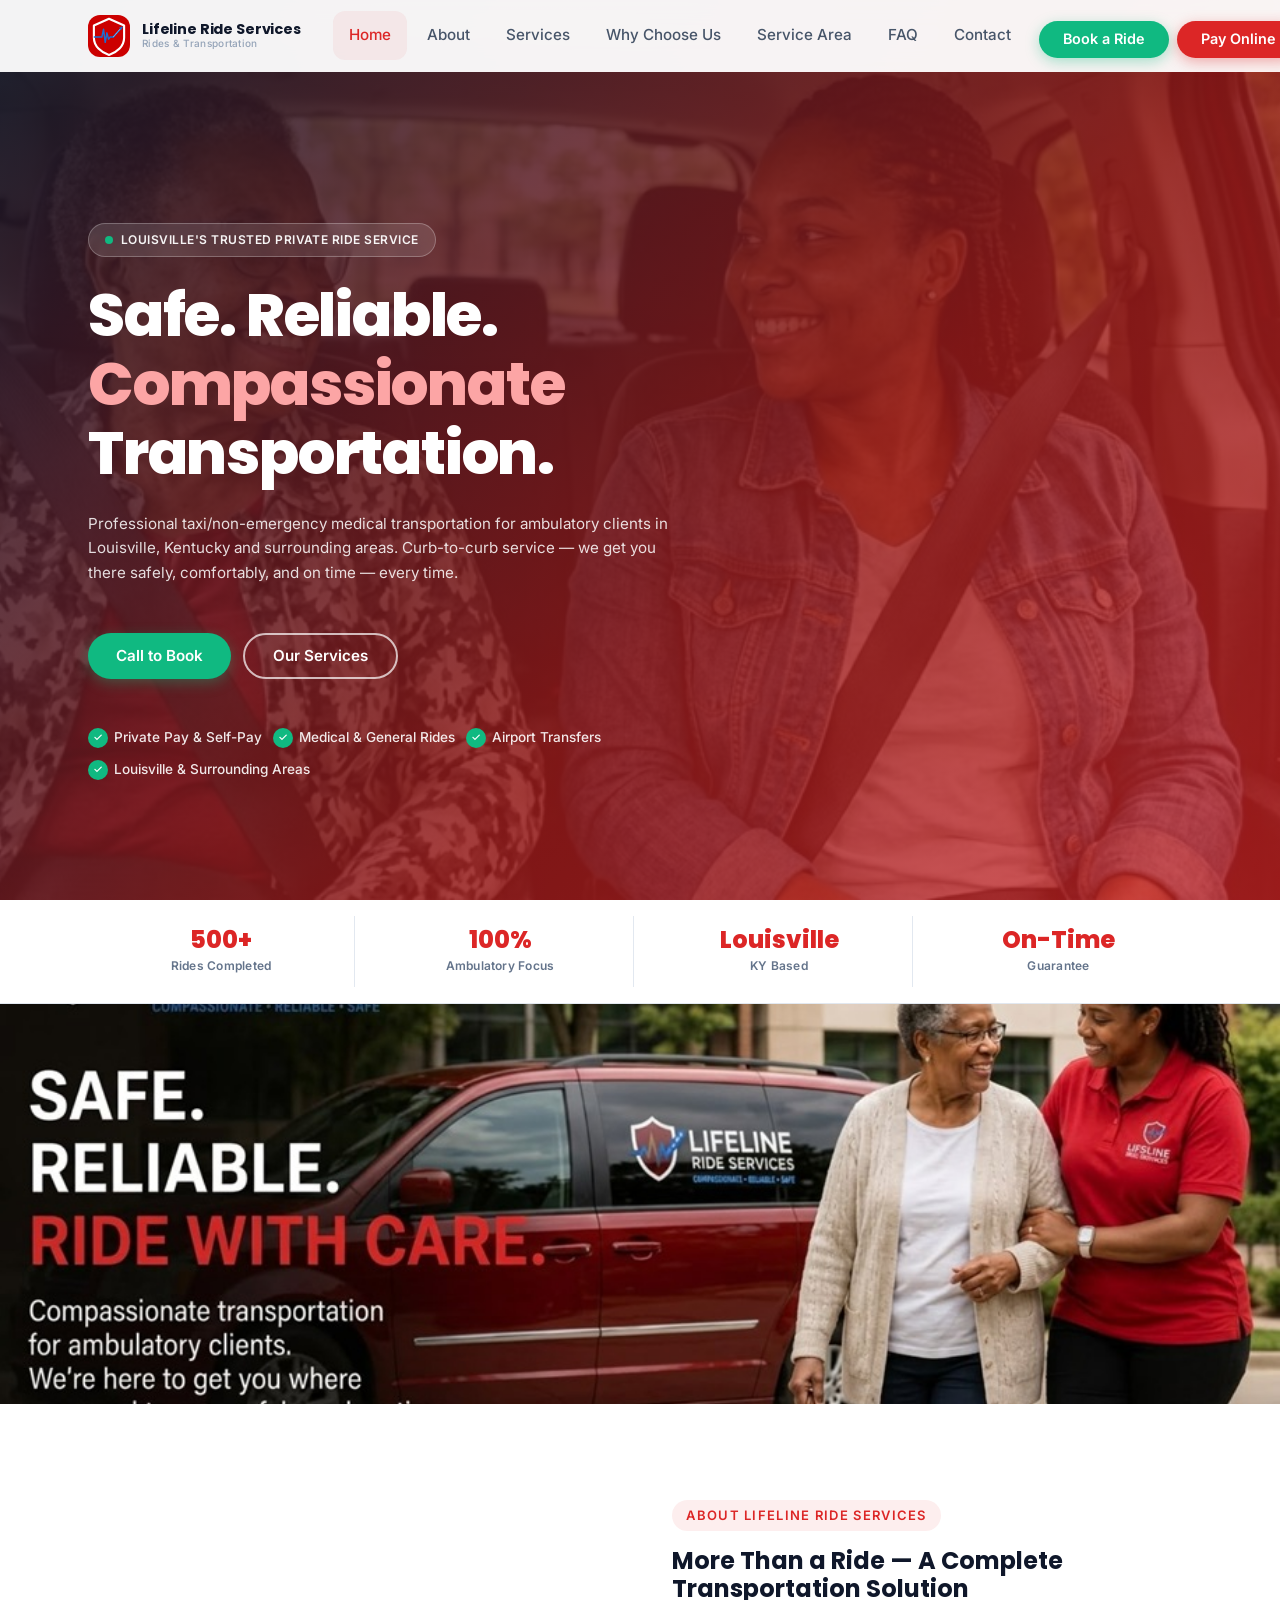
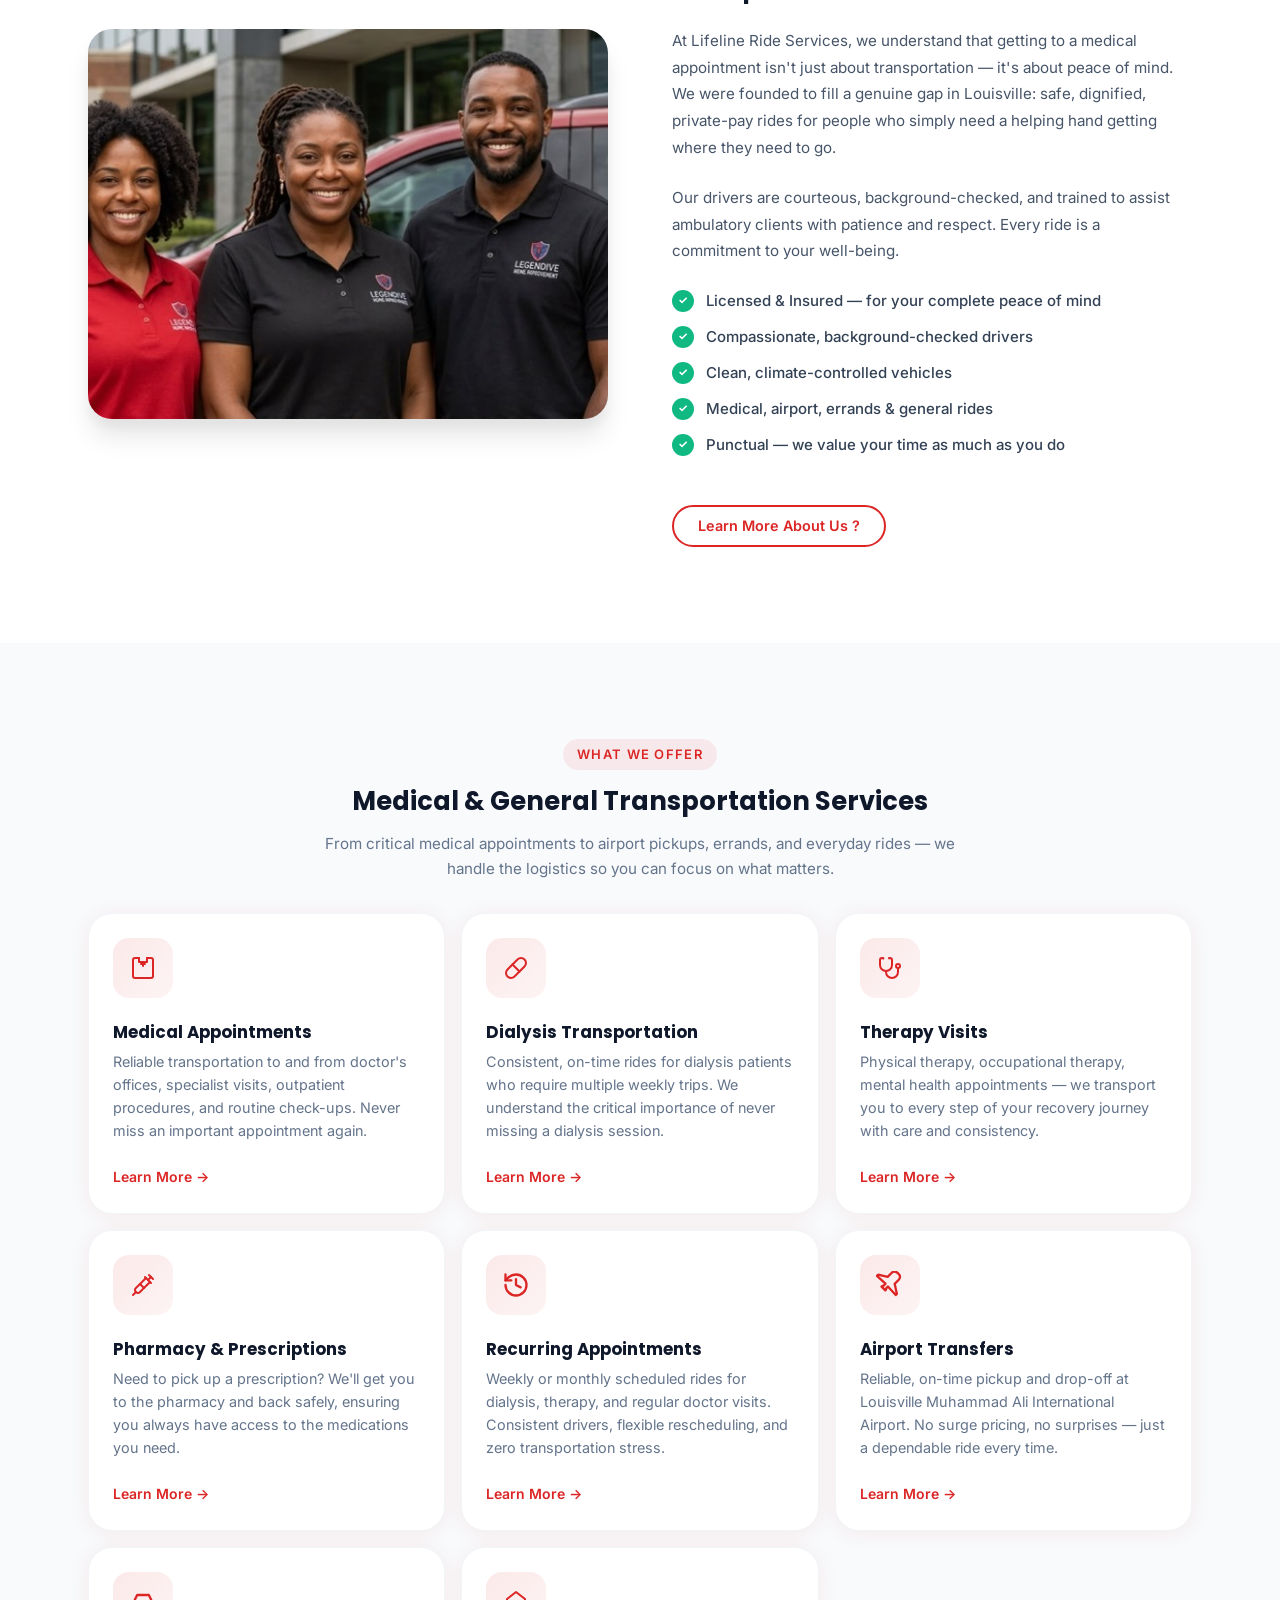
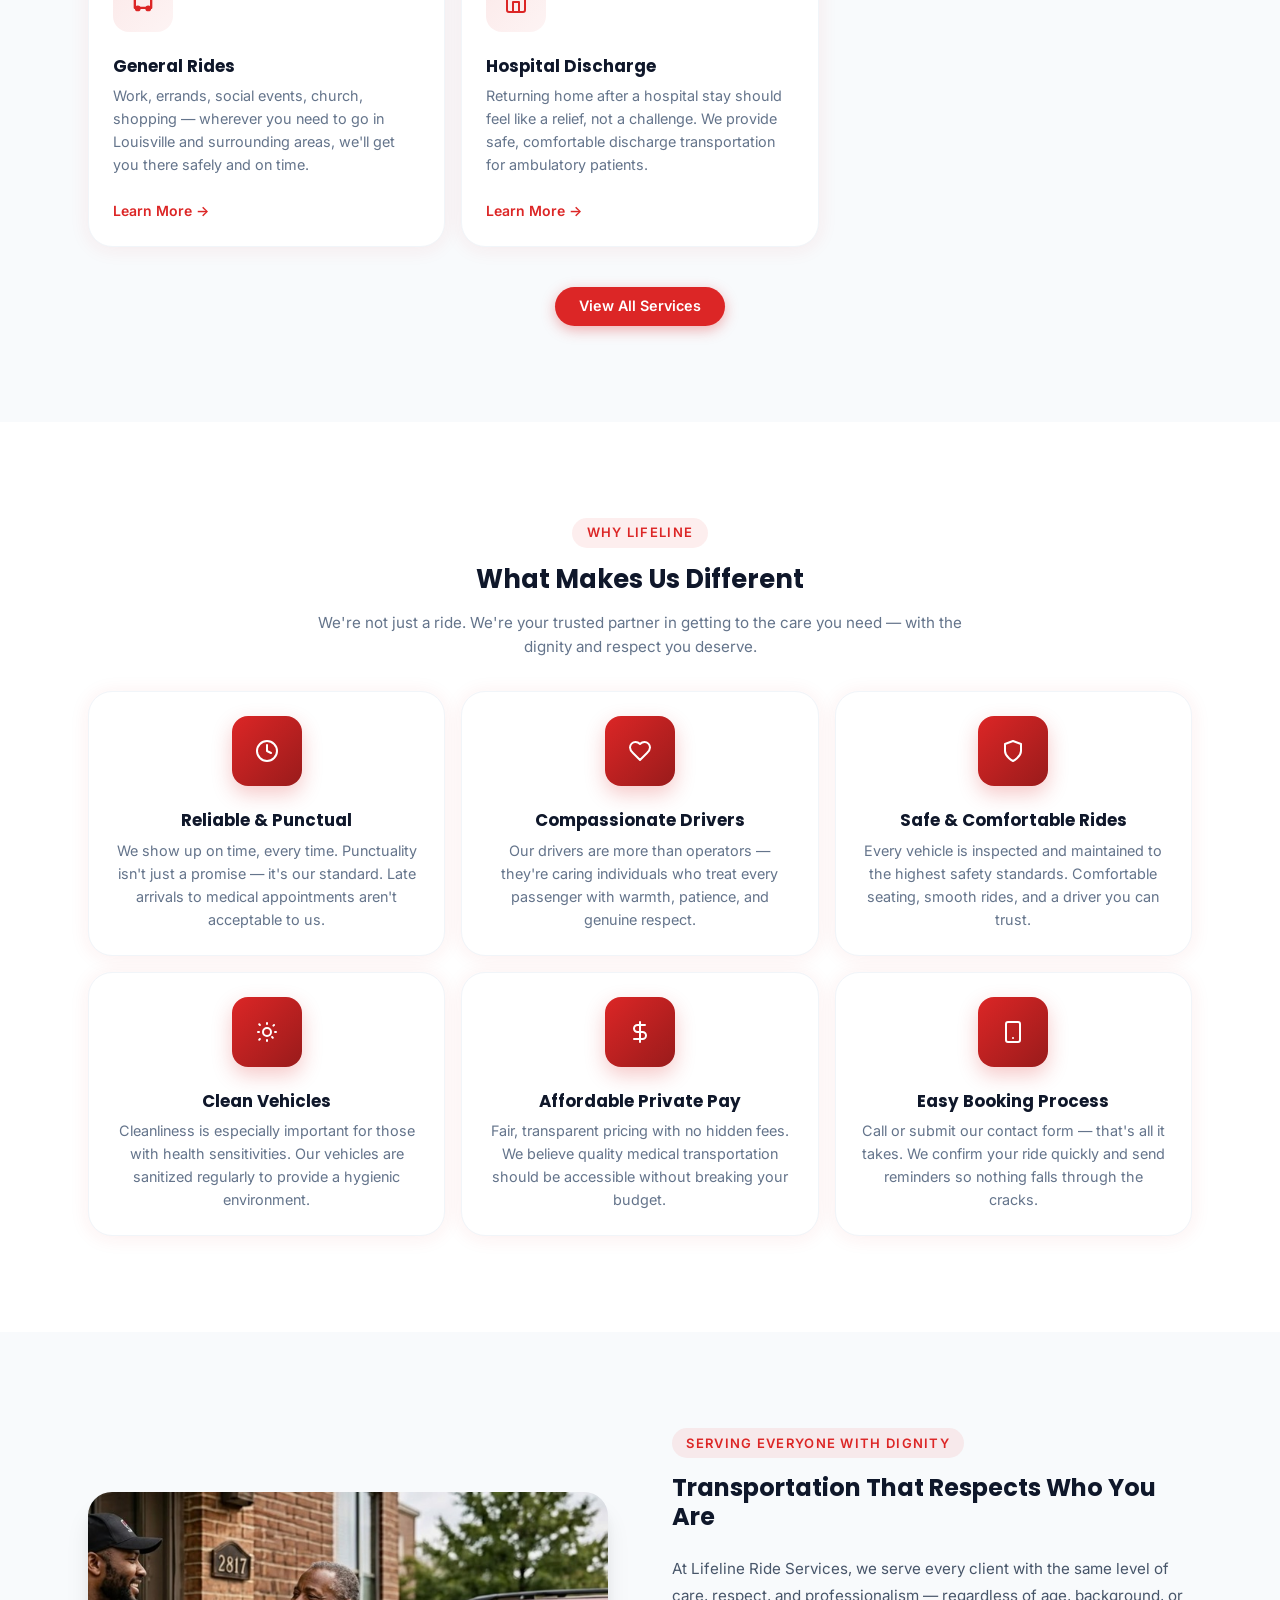
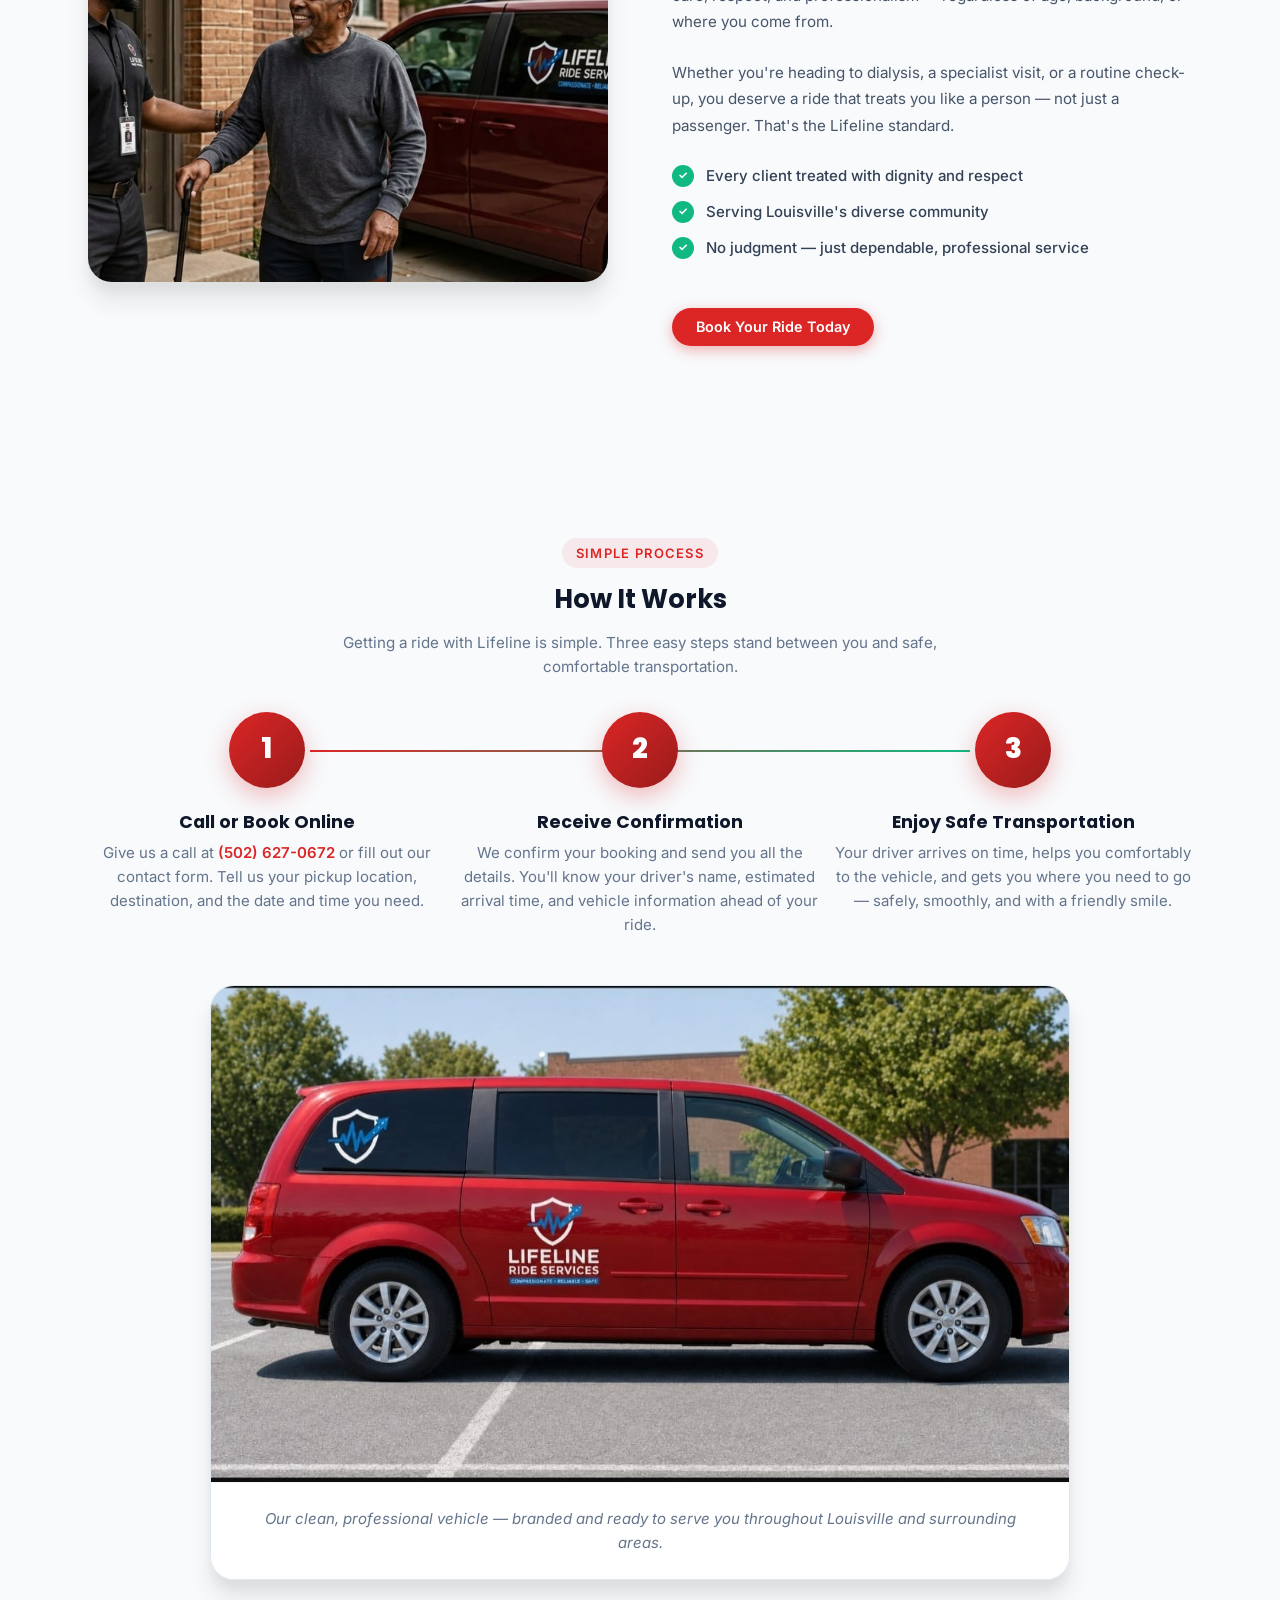
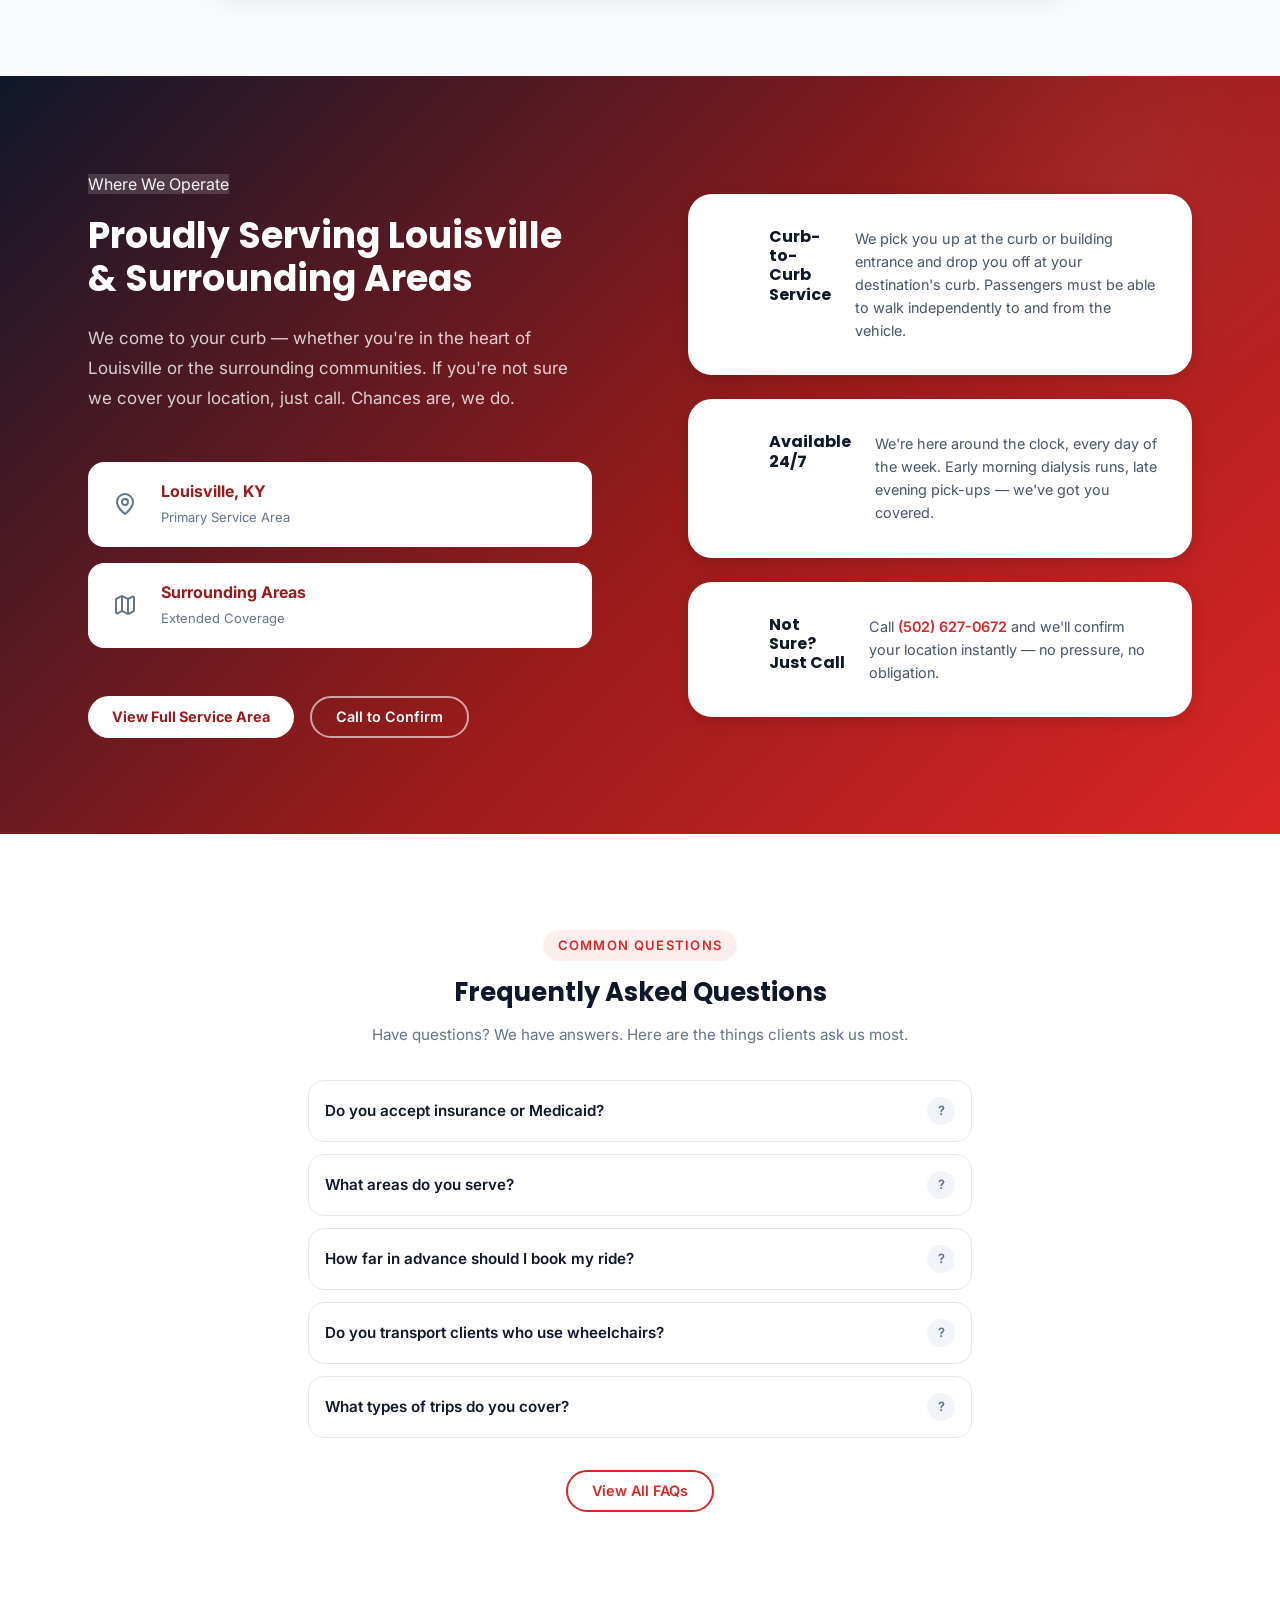
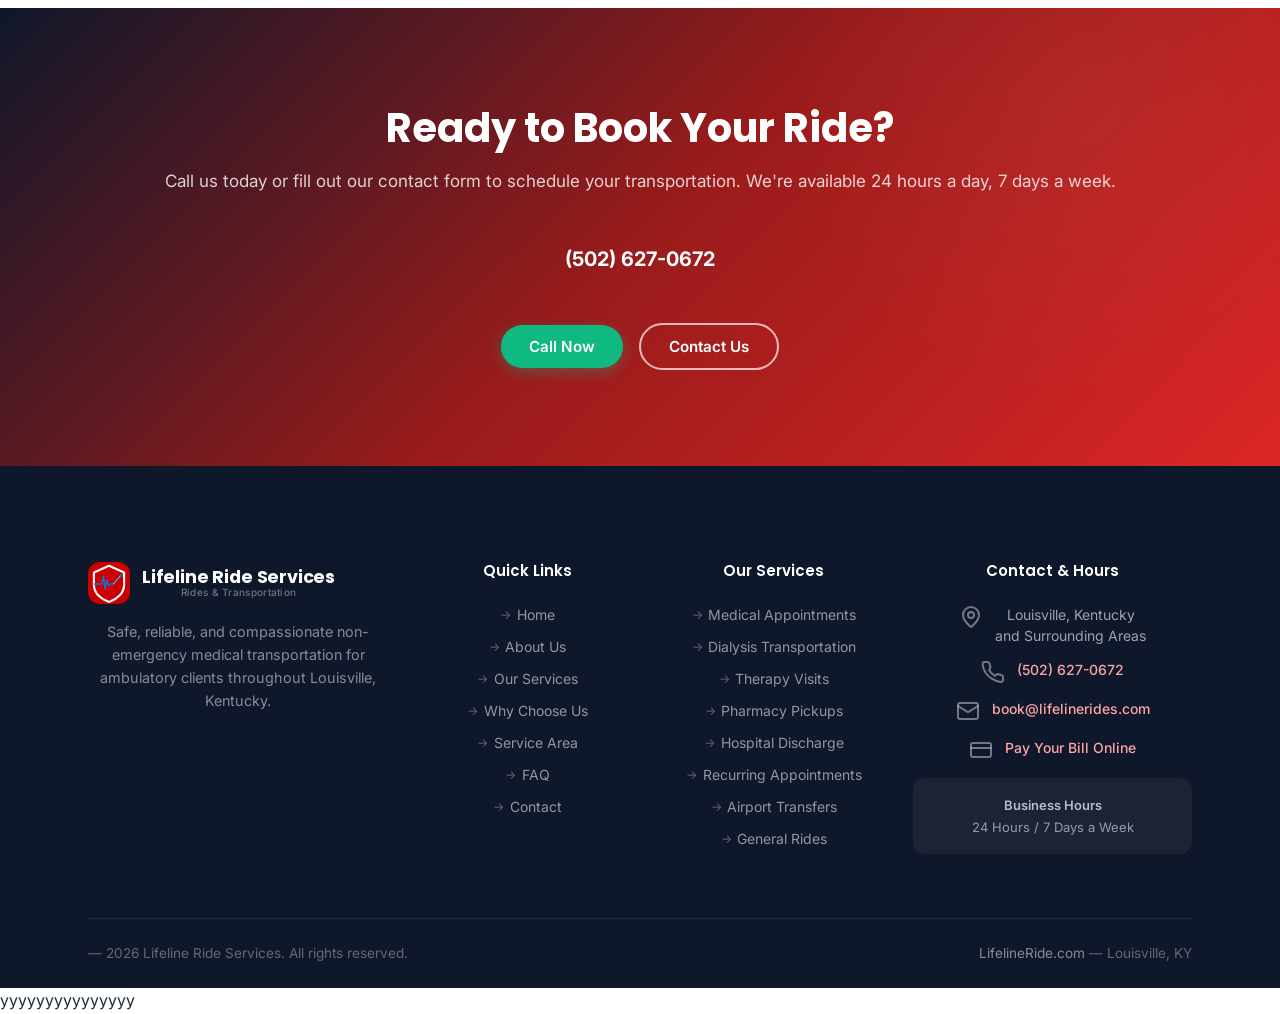
==== index.html @ bd05a75a "Fix grammatical errors and encoding issues" ====
﻿<!DOCTYPE html>
<html lang="en">

<head>
    <meta charset="UTF-8" />
    <meta name="viewport" content="width=device-width, initial-scale=1.0" />
    <title>Lifeline Ride Services | Rides, Medical &amp; General Transportation | Louisville KY</title>
    <meta name="description"
        content="Reliable medical and general transportation in Louisville, KY. Private pay rides for medical appointments, dialysis, airport trips, errands, events, and more. Call us today!" />
    <meta name="keywords"
        content="ride service Louisville KY, medical transportation Louisville, non-emergency medical transportation Louisville, taxi Louisville Kentucky, airport transfer Louisville, private car service Louisville, dialysis transportation Louisville, general rides Louisville, private pay transportation Louisville KY" />
    <meta name="author" content="Lifeline Ride Services" />
    <meta name="robots" content="index, follow" />
    <link rel="canonical" href="https://www.lifelineride.com/" />

    <!-- Open Graph -->
    <meta property="og:type" content="website" />
    <meta property="og:url" content="https://www.lifelineride.com/" />
    <meta property="og:title"
        content="Lifeline Ride Services | Rides, Medical &amp; General Transportation | Louisville KY" />
    <meta property="og:description"
        content="Safe, reliable, and professional medical and general transportation in Louisville, KY. Private pay. Ambulatory clients. Book your ride today." />
    <meta property="og:image" content="https://images.unsplash.com/photo-1576091160399-112ba8d25d1d?w=1200&q=80" />

    <!-- Twitter Card -->
    <meta name="twitter:card" content="summary_large_image" />
    <meta name="twitter:title" content="Lifeline Ride Services | Medical Transportation Louisville KY" />
    <meta name="twitter:description" content="Safe, reliable, and compassionate NEMT in Louisville, KY." />

    <!-- Favicon placeholder -->
    <link rel="icon" type="image/svg+xml" href="logo.svg" />

    <!-- Google Fonts -->
    <link rel="preconnect" href="https://fonts.googleapis.com" />
    <link rel="preconnect" href="https://fonts.gstatic.com" crossorigin />
    <link
        href="https://fonts.googleapis.com/css2?family=Inter:wght@400;500;600;700&family=Poppins:wght@600;700;800&display=swap"
        rel="stylesheet" />

    <!-- Stylesheets -->
    <link rel="stylesheet" href="css/style.css" />
    <link rel="stylesheet" href="css/responsive.css" />

    <!-- Schema.org Local Business -->
    <script type="application/ld+json">
  {
    "@context": "https://schema.org",
    "@type": "LocalBusiness",
    "name": "Lifeline Ride Services",
    "description": "Medical and general transportation services in Louisville, KY. Private pay rides for medical appointments, dialysis, airport trips, events, and more.",    "url": "https://www.lifelineride.com",
    "telephone": "(502) 627-0672",
    "email": "book@lifelinerides.com",
    "address": {
      "@type": "PostalAddress",
      "addressLocality": "Louisville",
      "addressRegion": "KY",
      "addressCountry": "US"
    },
    "openingHoursSpecification": [
      { "@type": "OpeningHoursSpecification", "dayOfWeek": ["Monday","Tuesday","Wednesday","Thursday","Friday","Saturday","Sunday"], "opens": "00:00", "closes": "23:59" }
    ],
    "areaServed": "Louisville, Kentucky and surrounding areas",
    "serviceType": "Medical and General Transportation"
  }
  </script>
</head>

<body>

    <!-- ------------------------------------------
       NAVIGATION
  ------------------------------------------ -->
    <header id="navbar" class="navbar" role="banner">
        <div class="container">
            <a href="index.html" class="nav-logo" aria-label="Lifeline Ride Services — Home">
                <div class="nav-logo-mark" aria-hidden="true"><img src="logo.svg"
                        alt="Lifeline Ride Services shield logo" width="42" height="42" /></div>
                <div class="nav-logo-text">
                    <span class="nav-logo-name">Lifeline Ride Services</span>
                    <span class="nav-logo-tag">Rides &amp; Transportation</span>
                </div>
            </a>

            <button class="nav-toggle" id="navToggle" aria-controls="navMenu" aria-expanded="false"
                aria-label="Toggle navigation menu">
                <span></span><span></span><span></span>
            </button>

            <nav id="navMenu" class="nav-menu" role="navigation" aria-label="Main navigation">
                <a href="index.html" class="nav-link active" aria-current="page">Home</a>
                <a href="about.html" class="nav-link">About</a>
                <a href="services.html" class="nav-link">Services</a>
                <a href="why-choose-us.html" class="nav-link">Why Choose Us</a>
                <a href="service-area.html" class="nav-link">Service Area</a>
                <a href="faq.html" class="nav-link">FAQ</a>
                <a href="contact.html" class="nav-link">Contact</a>
                <div class="nav-cta">
                    <a href="contact.html" class="btn btn-green btn-sm">Book a Ride</a>
                    <a href="https://pay.lifelinerides.com" class="btn btn-primary btn-sm" target="_blank"
                        rel="noopener">Pay Online</a>
                </div>
            </nav>
        </div>
    </header>

    <!-- ------------------------------------------
       HERO SECTION
  ------------------------------------------ -->
    <main id="main-content">
        <section class="hero" aria-label="Hero — Safe, Reliable, Compassionate Transportation">
            <img class="hero-bg-image" src="hero.jpg"
                alt="Lifeline Ride Services professional team representing trusted transportation service in Louisville"
                fetchpriority="high" />
            <div class="hero-bg" aria-hidden="true"></div>

            <div class="container">
                <div class="hero-content">
                    <div class="hero-badge">Louisville's Trusted Private Ride Service</div>
                    <h1 class="hero-title">
                        Safe. Reliable.<br />
                        <span>Compassionate</span> Transportation.
                    </h1>
                    <p class="hero-subtitle">
                        Professional taxi/non-emergency medical transportation for ambulatory clients
                        in Louisville, Kentucky and surrounding areas. Curb-to-curb service — we get you there safely,
                        comfortably, and on time — every time.
                    </p>

                    <div class="hero-actions">
                        <a href="tel:+15026270672" class="btn btn-green btn-lg"
                            aria-label="Call to book a ride: (502) 627-0672">
                            Call to Book
                        </a>
                        <a href="services.html" class="btn btn-outline btn-lg">Our Services</a>
                    </div>

                    <div class="hero-trust" role="list" aria-label="Key service highlights">
                        <div class="hero-trust-item" role="listitem">Private Pay &amp; Self-Pay</div>
                        <div class="hero-trust-item" role="listitem">Medical &amp; General Rides</div>
                        <div class="hero-trust-item" role="listitem">Airport Transfers</div>
                        <div class="hero-trust-item" role="listitem">Louisville &amp; Surrounding Areas</div>
                    </div>
                </div>
            </div>
        </section>

        <!-- ------------------------------------------
       STATS / TRUST BAR
  ------------------------------------------ -->
        <section class="stats-bar" aria-label="Key statistics">
            <div class="container">
                <div class="stat-item fade-up">
                    <span class="stat-number">500+</span>
                    <span class="stat-label">Rides Completed</span>
                </div>
                <div class="stat-item fade-up delay-1">
                    <span class="stat-number">100%</span>
                    <span class="stat-label">Ambulatory Focus</span>
                </div>
                <div class="stat-item fade-up delay-2">
                    <span class="stat-number">Louisville</span>
                    <span class="stat-label">KY Based</span>
                </div>
                <div class="stat-item fade-up delay-3">
                    <span class="stat-number">On-Time</span>
                    <span class="stat-label">Guarantee</span>
                </div>
            </div>
        </section>

        <!-- ------------------------------------------
       PROMOTIONAL BANNER
  ------------------------------------------ -->
        <section class="promo-banner-section" aria-label="Lifeline Ride Services - Safe, Reliable, Ride with Care">
            <div class="promo-banner-wrap">
                <img src="promo-banner.jpg"
                    alt="Lifeline Ride Services - Safe, Reliable, Ride with Care. Compassionate transportation for ambulatory clients. Black female driver assisting Black senior woman with Lifeline branded van."
                    loading="lazy" />
            </div>
        </section>

        <!-- ------------------------------------------
       ABOUT INTRO
  ------------------------------------------ -->
        <section class="section" aria-labelledby="about-heading">
            <div class="container">
                <div class="split-section">
                    <div class="split-image fade-in">
                        <img src="team-new.jpg"
                            alt="Lifeline Ride Services professional team standing in front of the company van in Louisville, KY"
                            loading="lazy" style="object-position: center top;" />
                    </div>
                    <div class="split-content fade-up">
                        <span class="eyebrow">About Lifeline Ride Services</span>
                        <h2 id="about-heading">More Than a Ride — A Complete Transportation Solution</h2>
                        <p>
                            At Lifeline Ride Services, we understand that getting to a medical appointment isn't just
                            about transportation — it's about peace of mind. We were founded to fill a genuine gap in
                            Louisville: safe, dignified, private-pay rides for people who simply need a helping hand
                            getting where they need to go.
                        </p>
                        <p>
                            Our drivers are courteous, background-checked, and trained to assist ambulatory clients with
                            patience and respect. Every ride is a commitment to your well-being.
                        </p>
                        <ul class="check-list" aria-label="Why clients trust us">
                            <li>Licensed &amp; Insured — for your complete peace of mind</li>
                            <li>Compassionate, background-checked drivers</li>
                            <li>Clean, climate-controlled vehicles</li>
                            <li>Medical, airport, errands &amp; general rides</li>
                            <li>Punctual — we value your time as much as you do</li>
                        </ul>
                        <a href="about.html" class="btn btn-outline-primary">Learn More About Us ?</a>
                    </div>
                </div>
            </div>
        </section>

        <!-- ------------------------------------------
       SERVICES SECTION
  ------------------------------------------ -->
        <section class="section bg-gray" aria-labelledby="services-heading">
            <div class="container">
                <div class="section-header fade-up">
                    <span class="eyebrow">What We Offer</span>
                    <h2 id="services-heading">Medical &amp; General Transportation Services</h2>
                    <p>From critical medical appointments to airport pickups, errands, and everyday rides — we handle
                        the logistics so you can focus on what matters.</p>
                </div>

                <div class="services-grid" role="list">
                    <article class="service-card fade-up" role="listitem">
                        <div class="service-icon" aria-hidden="true"><svg xmlns="http://www.w3.org/2000/svg" width="24"
                                height="24" viewBox="0 0 24 24" fill="none" stroke="currentColor" stroke-width="2"
                                stroke-linecap="round" stroke-linejoin="round">
                                <path
                                    d="M12 6v4m-2-2h4M8 2H4a2 2 0 0 0-2 2v16a2 2 0 0 0 2 2h16a2 2 0 0 0 2-2V4a2 2 0 0 0-2-2h-4" />
                                <path d="M8 2v4h8V2" />
                            </svg></div>
                        <h3>Medical Appointments</h3>
                        <p>Reliable transportation to and from doctor's offices, specialist visits, outpatient
                            procedures, and routine check-ups. Never miss an important appointment again.</p>
                        <a href="services.html#medical" class="card-link">Learn More →</a>
                    </article>

                    <article class="service-card fade-up delay-1" role="listitem">
                        <div class="service-icon" aria-hidden="true"><svg xmlns="http://www.w3.org/2000/svg" width="24"
                                height="24" viewBox="0 0 24 24" fill="none" stroke="currentColor" stroke-width="2"
                                stroke-linecap="round" stroke-linejoin="round">
                                <path d="m10.5 20.5 10-10a4.95 4.95 0 1 0-7-7l-10 10a4.95 4.95 0 1 0 7 7Z" />
                                <path d="m8.5 8.5 7 7" />
                            </svg></div>
                        <h3>Dialysis Transportation</h3>
                        <p>Consistent, on-time rides for dialysis patients who require multiple weekly trips. We
                            understand the critical importance of never missing a dialysis session.</p>
                        <a href="services.html#dialysis" class="card-link">Learn More →</a>
                    </article>

                    <article class="service-card fade-up delay-2" role="listitem">
                        <div class="service-icon" aria-hidden="true"><svg xmlns="http://www.w3.org/2000/svg" width="24"
                                height="24" viewBox="0 0 24 24" fill="none" stroke="currentColor" stroke-width="2"
                                stroke-linecap="round" stroke-linejoin="round">
                                <path
                                    d="M4.8 2.3A.3.3 0 1 0 5 2H4a2 2 0 0 0-2 2v5a6 6 0 0 0 6 6v0a6 6 0 0 0 6-6V4a2 2 0 0 0-2-2h-1a.2.2 0 1 0 .3.3" />
                                <path d="M8 15v1a6 6 0 0 0 6 6v0a6 6 0 0 0 6-6v-4" />
                                <circle cx="20" cy="10" r="2" />
                            </svg></div>
                        <h3>Therapy Visits</h3>
                        <p>Physical therapy, occupational therapy, mental health appointments — we transport you to
                            every step of your recovery journey with care and consistency.</p>
                        <a href="services.html#therapy" class="card-link">Learn More →</a>
                    </article>

                    <article class="service-card fade-up delay-3" role="listitem">
                        <div class="service-icon" aria-hidden="true"><svg xmlns="http://www.w3.org/2000/svg" width="24"
                                height="24" viewBox="0 0 24 24" fill="none" stroke="currentColor" stroke-width="2"
                                stroke-linecap="round" stroke-linejoin="round">
                                <path d="m18 2 4 4" />
                                <path d="m17 7 3-3" />
                                <path d="M19 9 8.7 19.3c-1 1-2.5 1-3.4 0l-.6-.6c-1-1-1-2.5 0-3.4L15 5" />
                                <path d="m9 11 4 4" />
                                <path d="m5 19-3 3" />
                                <path d="m14 4 6 6" />
                            </svg></div>
                        <h3>Pharmacy &amp; Prescriptions</h3>
                        <p>Need to pick up a prescription? We'll get you to the pharmacy and back safely, ensuring you
                            always have access to the medications you need.</p>
                        <a href="services.html#pharmacy" class="card-link">Learn More →</a>
                    </article>

                    <article class="service-card fade-up delay-4" role="listitem">
                        <div class="service-icon" aria-hidden="true"><svg xmlns="http://www.w3.org/2000/svg" width="28"
                                height="28" viewBox="0 0 24 24" fill="none" stroke="currentColor" stroke-width="2"
                                stroke-linecap="round" stroke-linejoin="round">
                                <path d="M3 12a9 9 0 1 0 9-9 9.75 9.75 0 0 0-6.74 2.74L3 8" />
                                <path d="M3 3v5h5" />
                                <path d="M12 7v5l4 2" />
                            </svg></div>
                        <h3>Recurring Appointments</h3>
                        <p>Weekly or monthly scheduled rides for dialysis, therapy, and regular doctor visits.
                            Consistent drivers, flexible rescheduling, and zero transportation stress.</p>
                        <a href="services.html#recurring" class="card-link">Learn More →</a>
                    </article>

                    <article class="service-card fade-up delay-5" role="listitem">
                        <div class="service-icon" aria-hidden="true"><svg xmlns="http://www.w3.org/2000/svg" width="28"
                                height="28" viewBox="0 0 24 24" fill="none" stroke="currentColor" stroke-width="2"
                                stroke-linecap="round" stroke-linejoin="round">
                                <path
                                    d="M17.8 19.2 16 11l3.5-3.5C21 6 21 4 19 2c-2-2-4-2-5.5-.5L10 5 1.8 3.2l-1 1 7.3 6.7L6.7 12.5l-1.5.5-.4.4 3.2 3.2.4-.4.5-1.5 1.3-1.4 6.7 7.3 1-1z" />
                            </svg></div>
                        <h3>Airport Transfers</h3>
                        <p>Reliable, on-time pickup and drop-off at Louisville Muhammad Ali International Airport. No
                            surge pricing, no surprises — just a dependable ride every time.</p>
                        <a href="services.html#airport" class="card-link">Learn More →</a>
                    </article>

                    <article class="service-card fade-up delay-6" role="listitem">
                        <div class="service-icon" aria-hidden="true"><svg xmlns="http://www.w3.org/2000/svg" width="28"
                                height="28" viewBox="0 0 24 24" fill="none" stroke="currentColor" stroke-width="2"
                                stroke-linecap="round" stroke-linejoin="round">
                                <path d="M19 17H5v-7l2-4h10l2 4v7z" />
                                <circle cx="7.5" cy="17.5" r="1.5" />
                                <circle cx="16.5" cy="17.5" r="1.5" />
                            </svg></div>
                        <h3>General Rides</h3>
                        <p>Work, errands, social events, church, shopping — wherever you need to go in Louisville and
                            surrounding areas, we'll get you there safely and on time.</p>
                        <a href="services.html#general" class="card-link">Learn More →</a>
                    </article>

                    <article class="service-card fade-up delay-5" role="listitem">
                        <div class="service-icon" aria-hidden="true"><svg xmlns="http://www.w3.org/2000/svg" width="24"
                                height="24" viewBox="0 0 24 24" fill="none" stroke="currentColor" stroke-width="2"
                                stroke-linecap="round" stroke-linejoin="round">
                                <path d="m3 9 9-7 9 7v11a2 2 0 0 1-2 2H5a2 2 0 0 1-2-2z" />
                                <polyline points="9 22 9 12 15 12 15 22" />
                            </svg></div>
                        <h3>Hospital Discharge</h3>
                        <p>Returning home after a hospital stay should feel like a relief, not a challenge. We provide
                            safe, comfortable discharge transportation for ambulatory patients.</p>
                        <a href="services.html#discharge" class="card-link">Learn More →</a>
                    </article>
                </div>

                <div class="text-center" style="margin-top: 2.5rem;">
                    <a href="services.html" class="btn btn-primary">View All Services</a>
                </div>
            </div>
        </section>

        <!-- ------------------------------------------
       WHY CHOOSE US
  ------------------------------------------ -->
        <section class="section" aria-labelledby="why-heading">
            <div class="container">
                <div class="section-header fade-up">
                    <span class="eyebrow">Why Lifeline</span>
                    <h2 id="why-heading">What Makes Us Different</h2>
                    <p>We're not just a ride. We're your trusted partner in getting to the care you need — with the
                        dignity and respect you deserve.</p>
                </div>

                <div class="features-grid">
                    <div class="feature-card fade-up">
                        <div class="feature-icon" aria-hidden="true"><svg xmlns="http://www.w3.org/2000/svg" width="24"
                                height="24" viewBox="0 0 24 24" fill="none" stroke="currentColor" stroke-width="2"
                                stroke-linecap="round" stroke-linejoin="round">
                                <circle cx="12" cy="12" r="10" />
                                <polyline points="12 6 12 12 16 14" />
                            </svg></div>
                        <h3>Reliable &amp; Punctual</h3>
                        <p>We show up on time, every time. Punctuality isn't just a promise — it's our standard. Late
                            arrivals to medical appointments aren't acceptable to us.</p>
                    </div>

                    <div class="feature-card fade-up delay-1">
                        <div class="feature-icon" aria-hidden="true"><svg xmlns="http://www.w3.org/2000/svg" width="24"
                                height="24" viewBox="0 0 24 24" fill="none" stroke="currentColor" stroke-width="2"
                                stroke-linecap="round" stroke-linejoin="round">
                                <path
                                    d="M19 14c1.49-1.46 3-3.21 3-5.5A5.5 5.5 0 0 0 16.5 3c-1.76 0-3 .5-4.5 2-1.5-1.5-2.74-2-4.5-2A5.5 5.5 0 0 0 2 8.5c0 2.3 1.5 4.05 3 5.5l7 7Z" />
                            </svg></div>
                        <h3>Compassionate Drivers</h3>
                        <p>Our drivers are more than operators — they're caring individuals who treat every passenger
                            with warmth, patience, and genuine respect.</p>
                    </div>

                    <div class="feature-card fade-up delay-2">
                        <div class="feature-icon" aria-hidden="true"><svg xmlns="http://www.w3.org/2000/svg" width="24"
                                height="24" viewBox="0 0 24 24" fill="none" stroke="currentColor" stroke-width="2"
                                stroke-linecap="round" stroke-linejoin="round">
                                <path d="M12 22s8-4 8-10V5l-8-3-8 3v7c0 6 8 10 8 10z" />
                            </svg></div>
                        <h3>Safe &amp; Comfortable Rides</h3>
                        <p>Every vehicle is inspected and maintained to the highest safety standards. Comfortable
                            seating, smooth rides, and a driver you can trust.</p>
                    </div>

                    <div class="feature-card fade-up delay-3">
                        <div class="feature-icon" aria-hidden="true"><svg xmlns="http://www.w3.org/2000/svg" width="24"
                                height="24" viewBox="0 0 24 24" fill="none" stroke="currentColor" stroke-width="2"
                                stroke-linecap="round" stroke-linejoin="round">
                                <path
                                    d="M12 3v1m0 16v1M4.22 4.22l.7.7m12.16 12.16.7.7M3 12h1m16 0h1M4.22 19.78l.7-.7M18.36 5.64l.7-.7" />
                                <circle cx="12" cy="12" r="4" />
                            </svg></div>
                        <h3>Clean Vehicles</h3>
                        <p>Cleanliness is especially important for those with health sensitivities. Our vehicles are
                            sanitized regularly to provide a hygienic environment.</p>
                    </div>

                    <div class="feature-card fade-up delay-4">
                        <div class="feature-icon" aria-hidden="true"><svg xmlns="http://www.w3.org/2000/svg" width="24"
                                height="24" viewBox="0 0 24 24" fill="none" stroke="currentColor" stroke-width="2"
                                stroke-linecap="round" stroke-linejoin="round">
                                <line x1="12" x2="12" y1="2" y2="22" />
                                <path d="M17 5H9.5a3.5 3.5 0 0 0 0 7h5a3.5 3.5 0 0 1 0 7H6" />
                            </svg></div>
                        <h3>Affordable Private Pay</h3>
                        <p>Fair, transparent pricing with no hidden fees. We believe quality medical transportation
                            should be accessible without breaking your budget.</p>
                    </div>

                    <div class="feature-card fade-up delay-5">
                        <div class="feature-icon" aria-hidden="true"><svg xmlns="http://www.w3.org/2000/svg" width="24"
                                height="24" viewBox="0 0 24 24" fill="none" stroke="currentColor" stroke-width="2"
                                stroke-linecap="round" stroke-linejoin="round">
                                <rect width="14" height="20" x="5" y="2" rx="2" ry="2" />
                                <path d="M12 18h.01" />
                            </svg></div>
                        <h3>Easy Booking Process</h3>
                        <p>Call or submit our contact form — that's all it takes. We confirm your ride quickly and send
                            reminders so nothing falls through the cracks.</p>
                    </div>
                </div>
            </div>
        </section>

        <!-- ------------------------------------------
       COMMUNITY FEATURE — STRONG BLACK MAN
  ------------------------------------------ -->
        <section class="section bg-gray" aria-labelledby="community-heading">
            <div class="container">
                <div class="split-section">
                    <div class="split-image fade-in">
                        <img src="community.jpg"
                            alt="Lifeline Ride Services driver assisting an older Black gentleman with a cane, showing compassionate curb-to-curb service in Louisville"
                            loading="lazy" />
                    </div>
                    <div class="split-content fade-up">
                        <span class="eyebrow">Serving Everyone With Dignity</span>
                        <h2 id="community-heading">Transportation That Respects Who You Are</h2>
                        <p>
                            At Lifeline Ride Services, we serve every client with the same level of care, respect, and
                            professionalism — regardless of age, background, or where you come from.
                        </p>
                        <p>
                            Whether you're heading to dialysis, a specialist visit, or a routine check-up, you deserve
                            a ride that treats you like a person — not just a passenger. That's the Lifeline standard.
                        </p>
                        <ul class="check-list">
                            <li>Every client treated with dignity and respect</li>
                            <li>Serving Louisville's diverse community</li>
                            <li>No judgment — just dependable, professional service</li>
                        </ul>
                        <a href="contact.html" class="btn btn-primary">Book Your Ride Today</a>
                    </div>
                </div>
            </div>
        </section>

        <!-- ------------------------------------------
       HOW IT WORKS
  ------------------------------------------ -->
        <section class="section bg-gray" aria-labelledby="how-heading">
            <div class="container">
                <div class="section-header fade-up">
                    <span class="eyebrow">Simple Process</span>
                    <h2 id="how-heading">How It Works</h2>
                    <p>Getting a ride with Lifeline is simple. Three easy steps stand between you and safe, comfortable
                        transportation.</p>
                </div>

                <div class="steps-grid" role="list">
                    <div class="step-item fade-up" role="listitem">
                        <div class="step-number" aria-hidden="true">1</div>
                        <h3>Call or Book Online</h3>
                        <p>Give us a call at <a href="tel:+15026270672"
                                style="color:var(--color-primary);font-weight:600;">(502) 627-0672</a> or fill out our
                            contact form. Tell us your pickup location, destination, and the date and time you need.</p>
                    </div>

                    <div class="step-item fade-up delay-2" role="listitem">
                        <div class="step-number" aria-hidden="true">2</div>
                        <h3>Receive Confirmation</h3>
                        <p>We confirm your booking and send you all the details. You'll know your driver's name,
                            estimated arrival time, and vehicle information ahead of your ride.</p>
                    </div>

                    <div class="step-item fade-up delay-4" role="listitem">
                        <div class="step-number" aria-hidden="true">3</div>
                        <h3>Enjoy Safe Transportation</h3>
                        <p>Your driver arrives on time, helps you comfortably to the vehicle, and gets you where you
                            need to go — safely, smoothly, and with a friendly smile.</p>
                    </div>
                </div>

                <!-- Van Photo -->
                <div class="van-showcase fade-up" style="margin-top: 3rem;">
                    <img src="van.jpg"
                        alt="Lifeline Ride Services branded red minivan — clean, professional, and ready to serve Louisville, KY"
                        loading="lazy" />
                    <p class="van-caption">Our clean, professional vehicle — branded and ready to serve you throughout
                        Louisville and surrounding areas.</p>
                </div>
            </div>
        </section>
        <!-- ------------------------------------------
       SERVICE AREA
  ------------------------------------------ -->
        <section class="section service-area-section" aria-labelledby="area-heading">
            <div class="container">
                <div class="service-area-inner fade-up">
                    <div class="service-area-left">
                        <span class="eyebrow eyebrow--white">Where We Operate</span>
                        <h2 id="area-heading">Proudly Serving Louisville &amp; Surrounding Areas</h2>
                        <p>We come to your curb — whether you're in the heart of Louisville or the surrounding
                            communities. If you're not sure we cover your location, just call. Chances are, we do.</p>
                        <div class="service-area-badges">
                            <div class="area-badge">
                                <span class="area-badge-icon"><svg xmlns="http://www.w3.org/2000/svg" width="24"
                                        height="24" viewBox="0 0 24 24" fill="none" stroke="currentColor"
                                        stroke-width="2" stroke-linecap="round" stroke-linejoin="round">
                                        <path d="M20 10c0 6-8 12-8 12s-8-6-8-12a8 8 0 0 1 16 0Z" />
                                        <circle cx="12" cy="10" r="3" />
                                    </svg></span>
                                <div>
                                    <strong>Louisville, KY</strong>
                                    <span>Primary Service Area</span>
                                </div>
                            </div>
                            <div class="area-badge">
                                <span class="area-badge-icon"><svg xmlns="http://www.w3.org/2000/svg" width="24"
                                        height="24" viewBox="0 0 24 24" fill="none" stroke="currentColor"
                                        stroke-width="2" stroke-linecap="round" stroke-linejoin="round">
                                        <path
                                            d="M14.106 5.553a2 2 0 0 0 1.788 0l3.659-1.83A1 1 0 0 1 21 4.619v12.764a1 1 0 0 1-.553.894l-4.553 2.277a2 2 0 0 1-1.788 0l-4.212-2.106a2 2 0 0 0-1.788 0l-3.659 1.83A1 1 0 0 1 3 19.381V6.618a1 1 0 0 1 .553-.894l4.553-2.277a2 2 0 0 1 1.788 0z" />
                                        <path d="M15 5.764v15M9 3.236v15" />
                                    </svg></span>
                                <div>
                                    <strong>Surrounding Areas</strong>
                                    <span>Extended Coverage</span>
                                </div>
                            </div>
                        </div>
                        <div class="service-area-actions">
                            <a href="service-area.html" class="btn btn-white">View Full Service Area</a>
                            <a href="tel:+15026270672" class="btn btn-outline-white">Call to Confirm</a>
                        </div>
                    </div>
                    <div class="service-area-right">
                        <div class="service-area-card">
                            <div class="service-area-card-icon"><svg xmlns="http://www.w3.org/2000/svg" width="24"
                                    height="24" viewBox="0 0 24 24" fill="none" stroke="currentColor" stroke-width="2"
                                    stroke-linecap="round" stroke-linejoin="round">
                                    <path d="M20 10c0 6-8 12-8 12s-8-6-8-12a8 8 0 0 1 16 0Z" />
                                    <circle cx="12" cy="10" r="3" />
                                </svg></div>
                            <h3>Curb-to-Curb Service</h3>
                            <p>We pick you up at the curb or building entrance and drop you off at your destination's
                                curb. Passengers must be able to walk independently to and from the vehicle.</p>
                        </div>
                        <div class="service-area-card">
                            <div class="service-area-card-icon"><svg xmlns="http://www.w3.org/2000/svg" width="24"
                                    height="24" viewBox="0 0 24 24" fill="none" stroke="currentColor" stroke-width="2"
                                    stroke-linecap="round" stroke-linejoin="round">
                                    <circle cx="12" cy="12" r="10" />
                                    <polyline points="12 6 12 12 16 14" />
                                </svg></div>
                            <h3>Available 24/7</h3>
                            <p>We're here around the clock, every day of the week. Early morning dialysis runs, late
                                evening pick-ups — we've got you covered.</p>
                        </div>
                        <div class="service-area-card">
                            <div class="service-area-card-icon"><svg xmlns="http://www.w3.org/2000/svg" width="24"
                                    height="24" viewBox="0 0 24 24" fill="none" stroke="currentColor" stroke-width="2"
                                    stroke-linecap="round" stroke-linejoin="round">
                                    <path
                                        d="M22 16.92v3a2 2 0 0 1-2.18 2 19.79 19.79 0 0 1-8.63-3.07A19.5 19.5 0 0 1 4.69 13a19.79 19.79 0 0 1-3.07-8.67A2 2 0 0 1 3.6 2h3a2 2 0 0 1 2 1.72c.127.96.361 1.903.7 2.81a2 2 0 0 1-.45 2.11L8.09 9.91a16 16 0 0 0 6 6l1.27-1.27a2 2 0 0 1 2.11-.45c.907.339 1.85.573 2.81.7A2 2 0 0 1 22 16.92z" />
                                </svg></div>
                            <h3>Not Sure? Just Call</h3>
                            <p>Call <a href="tel:+15026270672" style="color:var(--color-primary);font-weight:600;">(502)
                                    627-0672</a>
                                and we'll confirm your location instantly — no pressure, no obligation.</p>
                        </div>
                    </div>
                </div>
            </div>
        </section>

        <!-- ------------------------------------------
       FAQ SECTION
  ------------------------------------------ -->
        <section class="section" aria-labelledby="faq-heading">
            <div class="container" style="max-width: 760px;">
                <div class="section-header fade-up">
                    <span class="eyebrow">Common Questions</span>
                    <h2 id="faq-heading">Frequently Asked Questions</h2>
                    <p>Have questions? We have answers. Here are the things clients ask us most.</p>
                </div>

                <div class="faq-list fade-up" role="list">
                    <div class="faq-item" role="listitem">
                        <button class="faq-question" aria-controls="faq1" aria-expanded="false">
                            Do you accept insurance or Medicaid?
                            <span class="faq-chevron" aria-hidden="true">?</span>
                        </button>
                        <div class="faq-answer" id="faq1" role="region">
                            <div class="faq-answer-inner">
                                <p>Lifeline Ride Services is a <strong>private pay and self-pay service only</strong>.
                                    We do not bill Medicaid, Medicare, or private insurance at this time. Payment is
                                    made directly by the client or their family. We keep our rates fair and transparent
                                    so quality transportation stays accessible.</p>
                            </div>
                        </div>
                    </div>

                    <div class="faq-item" role="listitem">
                        <button class="faq-question" aria-controls="faq2" aria-expanded="false">
                            What areas do you serve?
                            <span class="faq-chevron" aria-hidden="true">?</span>
                        </button>
                        <div class="faq-answer" id="faq2" role="region">
                            <div class="faq-answer-inner">
                                <p>We serve <strong>Louisville, KY and surrounding areas</strong>. Not sure if we cover
                                    your area? <a href="tel:+15026270672">Call us</a> and we'll let you know right away.
                                </p>
                            </div>
                        </div>
                    </div>

                    <div class="faq-item" role="listitem">
                        <button class="faq-question" aria-controls="faq3" aria-expanded="false">
                            How far in advance should I book my ride?
                            <span class="faq-chevron" aria-hidden="true">?</span>
                        </button>
                        <div class="faq-answer" id="faq3" role="region">
                            <div class="faq-answer-inner">
                                <p>We recommend booking at least <strong>24—48 hours in advance</strong> to guarantee
                                    availability. For recurring trips like dialysis, we encourage scheduling on an
                                    ongoing basis so your slot is always reserved. We do our best to accommodate
                                    last-minute requests, but availability cannot always be guaranteed for same-day
                                    bookings.</p>
                            </div>
                        </div>
                    </div>

                    <div class="faq-item" role="listitem">
                        <button class="faq-question" aria-controls="faq4" aria-expanded="false">
                            Do you transport clients who use wheelchairs?
                            <span class="faq-chevron" aria-hidden="true">?</span>
                        </button>
                        <div class="faq-answer" id="faq4" role="region">
                            <div class="faq-answer-inner">
                                <p>At this time, Lifeline Ride Services serves <strong>ambulatory clients only</strong>
                                    — passengers who can walk independently to and from the vehicle, with or without
                                    assistive devices such as a cane or walker. We do not currently offer wheelchair
                                    transportation. If you require wheelchair-accessible transport, we recommend
                                    contacting other specialized providers in the Louisville area.</p>
                            </div>
                        </div>
                    </div>

                    <div class="faq-item" role="listitem">
                        <button class="faq-question" aria-controls="faq5" aria-expanded="false">
                            What types of trips do you cover?
                            <span class="faq-chevron" aria-hidden="true">?</span>
                        </button>
                        <div class="faq-answer" id="faq5" role="region">
                            <div class="faq-answer-inner">
                                <p>We cover a wide range of transportation needs including medical appointments,
                                    dialysis, physical therapy, specialist visits, hospital discharge, pharmacy pickups,
                                    dialysis, physical therapy, specialist visits, hospital discharge, and pharmacy
                                    pickups. If you're unsure whether your trip qualifies,
                                    just ask — we're happy to help find a solution.</p>
                            </div>
                        </div>
                    </div>
                </div>

                <div class="text-center" style="margin-top: 2rem;">
                    <a href="faq.html" class="btn btn-outline-primary">View All FAQs</a>
                </div>
            </div>
        </section>

        <!-- ------------------------------------------
       FINAL CTA
  ------------------------------------------ -->
        <section class="cta-section" aria-labelledby="cta-heading">
            <div class="container">
                <div class="fade-up">
                    <h2 id="cta-heading">Ready to Book Your Ride?</h2>
                    <p>Call us today or fill out our contact form to schedule your transportation. We're available 24
                        hours a day, 7 days a week.</p>
                    <a href="tel:+15026270672" class="cta-phone" aria-label="Call (502) 627-0672">(502) 627-0672</a>
                    <div class="cta-actions">
                        <a href="tel:+15026270672" class="btn btn-green btn-lg">Call Now</a>
                        <a href="contact.html" class="btn btn-outline btn-lg">Contact Us</a>
                    </div>
                </div>
            </div>
        </section>
    </main>

    <!-- ------------------------------------------
       FOOTER
  ------------------------------------------ -->
    <footer class="footer" role="contentinfo">
        <div class="container">
            <div class="footer-grid">
                <!-- Brand -->
                <div class="footer-brand">
                    <a href="index.html" class="nav-logo" aria-label="Lifeline Ride Services">
                        <div class="nav-logo-mark" aria-hidden="true"><img src="logo.svg"
                                alt="Lifeline Ride Services shield logo" width="42" height="42" /></div>
                        <div class="nav-logo-text">
                            <span class="nav-logo-name">Lifeline Ride Services</span>
                            <span class="nav-logo-tag">Rides &amp; Transportation</span>
                        </div>
                    </a>
                    <p class="footer-tagline">Safe, reliable, and compassionate non-emergency medical transportation for
                        ambulatory clients throughout Louisville, Kentucky.</p>
                </div>

                <!-- Quick Links -->
                <div class="footer-col">
                    <h4>Quick Links</h4>
                    <nav class="footer-links" aria-label="Footer navigation">
                        <a href="index.html">Home</a>
                        <a href="about.html">About Us</a>
                        <a href="services.html">Our Services</a>
                        <a href="why-choose-us.html">Why Choose Us</a>
                        <a href="service-area.html">Service Area</a>
                        <a href="faq.html">FAQ</a>
                        <a href="contact.html">Contact</a>
                    </nav>
                </div>

                <!-- Services -->
                <div class="footer-col">
                    <h4>Our Services</h4>
                    <nav class="footer-links" aria-label="Services navigation">
                        <a href="services.html#medical">Medical Appointments</a>
                        <a href="services.html#dialysis">Dialysis Transportation</a>
                        <a href="services.html#therapy">Therapy Visits</a>
                        <a href="services.html#pharmacy">Pharmacy Pickups</a>
                        <a href="services.html#discharge">Hospital Discharge</a>
                        <a href="services.html#recurring">Recurring Appointments</a>
                        <a href="services.html#airport">Airport Transfers</a>
                        <a href="services.html#general">General Rides</a>
                    </nav>
                </div>

                <!-- Contact Info -->
                <div class="footer-col">
                    <h4>Contact &amp; Hours</h4>
                    <div class="footer-contact-item">
                        <span class="footer-contact-icon" aria-hidden="true"><svg xmlns="http://www.w3.org/2000/svg"
                                width="24" height="24" viewBox="0 0 24 24" fill="none" stroke="currentColor"
                                stroke-width="2" stroke-linecap="round" stroke-linejoin="round">
                                <path d="M20 10c0 6-8 12-8 12s-8-6-8-12a8 8 0 0 1 16 0Z" />
                                <circle cx="12" cy="10" r="3" />
                            </svg></span>
                        <span>Louisville, Kentucky<br />and Surrounding Areas</span>
                    </div>
                    <div class="footer-contact-item">
                        <span class="footer-contact-icon" aria-hidden="true"><svg xmlns="http://www.w3.org/2000/svg"
                                width="24" height="24" viewBox="0 0 24 24" fill="none" stroke="currentColor"
                                stroke-width="2" stroke-linecap="round" stroke-linejoin="round">
                                <path
                                    d="M22 16.92v3a2 2 0 0 1-2.18 2 19.79 19.79 0 0 1-8.63-3.07A19.5 19.5 0 0 1 4.69 13a19.79 19.79 0 0 1-3.07-8.67A2 2 0 0 1 3.6 2h3a2 2 0 0 1 2 1.72c.127.96.361 1.903.7 2.81a2 2 0 0 1-.45 2.11L8.09 9.91a16 16 0 0 0 6 6l1.27-1.27a2 2 0 0 1 2.11-.45c.907.339 1.85.573 2.81.7A2 2 0 0 1 22 16.92z" />
                            </svg></span>
                        <span><a href="tel:+15026270672">(502) 627-0672</a></span>
                    </div>
                    <div class="footer-contact-item">
                        <span class="footer-contact-icon" aria-hidden="true"><svg xmlns="http://www.w3.org/2000/svg"
                                width="24" height="24" viewBox="0 0 24 24" fill="none" stroke="currentColor"
                                stroke-width="2" stroke-linecap="round" stroke-linejoin="round">
                                <rect width="20" height="16" x="2" y="4" rx="2" />
                                <path d="m22 7-8.97 5.7a1.94 1.94 0 0 1-2.06 0L2 7" />
                            </svg></span>
                        <span><a href="mailto:book@lifelinerides.com">book@lifelinerides.com</a></span>
                    </div>
                    <div class="footer-contact-item">
                        <span class="footer-contact-icon" aria-hidden="true"><svg xmlns="http://www.w3.org/2000/svg"
                                width="24" height="24" viewBox="0 0 24 24" fill="none" stroke="currentColor"
                                stroke-width="2" stroke-linecap="round" stroke-linejoin="round">
                                <rect x="2" y="5" width="20" height="14" rx="2" />
                                <line x1="2" y1="10" x2="22" y2="10" />
                            </svg></span>
                        <span><a href="https://pay.lifelinerides.com" target="_blank" rel="noopener">Pay Your Bill
                                Online</a></span>
                    </div>
                    <div class="footer-hours">
                        <strong style="color:rgba(255,255,255,.7);">Business Hours</strong><br />
                        24 Hours / 7 Days a Week
                    </div>
                </div>
            </div>

            <div class="footer-bottom">
                <span>— 2026 Lifeline Ride Services. All rights reserved.</span>
                <span><a href="https://www.lifelineride.com">LifelineRide.com</a> — Louisville, KY</span>
            </div>
        </div>
    </footer>

    <!-- Back to Top -->
    <button class="back-to-top" id="backToTop" aria-label="Back to top">?</button>
    yyyyyyyyyyyyyyy
    <script src="js/main.js"></script>
</body>

</html>
---- css/style.css ----
﻿/* ============================================================
   Lifeline Ride Services — Main Stylesheet
   Premium Non-Emergency Medical Transportation Website
   ============================================================ */

/* ── CSS Custom Properties ── */
:root {
    --color-primary: #DC2626;
    --color-primary-dark: #991B1B;
    --color-primary-light: #EF4444;
    --color-green: #10B981;
    --color-green-dark: #059669;
    --color-white: #FFFFFF;
    --color-gray-50: #F8FAFC;
    --color-gray-100: #F1F5F9;
    --color-gray-200: #E2E8F0;
    --color-gray-300: #CBD5E1;
    --color-gray-400: #94A3B8;
    --color-gray-500: #64748B;
    --color-gray-600: #475569;
    --color-gray-700: #334155;
    --color-gray-800: #1E293B;
    --color-navy: #0F172A;
    --color-text: #1E293B;
    --color-text-light: #64748B;

    --font-body: 'Inter', sans-serif;
    --font-heading: 'Poppins', sans-serif;

    --spacing-xs: 0.5rem;
    --spacing-sm: 1rem;
    --spacing-md: 1.5rem;
    --spacing-lg: 2rem;
    --spacing-xl: 3rem;
    --spacing-2xl: 4rem;
    --spacing-3xl: 6rem;

    --radius-sm: 0.375rem;
    --radius-md: 0.75rem;
    --radius-lg: 1rem;
    --radius-xl: 1.5rem;
    --radius-full: 9999px;

    --shadow-sm: 0 1px 3px rgba(0, 0, 0, .08), 0 1px 2px rgba(0, 0, 0, .06);
    --shadow-md: 0 4px 6px rgba(0, 0, 0, .07), 0 2px 4px rgba(0, 0, 0, .06);
    --shadow-lg: 0 10px 15px rgba(0, 0, 0, .07), 0 4px 6px rgba(0, 0, 0, .05);
    --shadow-xl: 0 20px 25px rgba(0, 0, 0, .08), 0 10px 10px rgba(0, 0, 0, .04);
    --shadow-card: 0 2px 20px rgba(220, 38, 38, .08);

    --transition: 0.3s ease;
    --transition-fast: 0.15s ease;

    --nav-height: 72px;
    --container-max: 1200px;
}

/* ── Reset & Base ── */
*,
*::before,
*::after {
    box-sizing: border-box;
    margin: 0;
    padding: 0;
}

html {
    scroll-behavior: smooth;
    font-size: 16px;
    -webkit-text-size-adjust: 100%;
}

body {
    font-family: var(--font-body);
    color: var(--color-text);
    background: var(--color-white);
    line-height: 1.6;
    overflow-x: hidden;
}

img {
    max-width: 100%;
    height: auto;
    display: block;
}

a {
    color: var(--color-primary);
    text-decoration: none;
    transition: color var(--transition-fast);
}

a:hover {
    color: var(--color-primary-dark);
}

a:focus-visible {
    outline: 2px solid var(--color-primary);
    outline-offset: 3px;
    border-radius: var(--radius-sm);
}

ul {
    list-style: none;
}

button,
input,
select,
textarea {
    font-family: var(--font-body);
    font-size: 1rem;
}

button {
    cursor: pointer;
    border: none;
    background: none;
}

/* ── Typography ── */
h1,
h2,
h3,
h4,
h5,
h6 {
    font-family: var(--font-heading);
    font-weight: 700;
    line-height: 1.2;
    color: var(--color-navy);
}

h1 {
    font-size: clamp(2rem, 5vw, 3.5rem);
}

h2 {
    font-size: clamp(1.6rem, 3.5vw, 2.5rem);
}

h3 {
    font-size: clamp(1.2rem, 2.5vw, 1.5rem);
}

h4 {
    font-size: 1.125rem;
}

p {
    margin-bottom: 1rem;
    color: var(--color-gray-600);
}

p:last-child {
    margin-bottom: 0;
}

strong {
    font-weight: 600;
    color: var(--color-text);
}

/* ── Utility Classes ── */
.container {
    width: 100%;
    max-width: var(--container-max);
    margin: 0 auto;
    padding: 0 var(--spacing-lg);
}

.section {
    padding: var(--spacing-3xl) 0;
}

.section-sm {
    padding: var(--spacing-2xl) 0;
}

.section-header {
    text-align: center;
    max-width: 680px;
    margin: 0 auto var(--spacing-2xl);
}

.section-header .eyebrow {
    display: inline-block;
    font-size: 0.8125rem;
    font-weight: 600;
    letter-spacing: 0.1em;
    text-transform: uppercase;
    color: var(--color-primary);
    background: rgba(220, 38, 38, .08);
    padding: 0.3rem 0.9rem;
    border-radius: var(--radius-full);
    margin-bottom: var(--spacing-sm);
}

.section-header h2 {
    margin-bottom: var(--spacing-sm);
}

.section-header p {
    font-size: 1.0625rem;
    color: var(--color-gray-500);
}

.bg-gray {
    background: var(--color-gray-50);
}

.bg-navy {
    background: var(--color-navy);
}

.bg-primary {
    background: var(--color-primary);
}

.text-center {
    text-align: center;
}

.text-white {
    color: var(--color-white) !important;
}

/* ── Buttons ── */
.btn {
    display: inline-flex;
    align-items: center;
    gap: 0.5rem;
    padding: 0.75rem 1.75rem;
    border-radius: var(--radius-full);
    font-weight: 600;
    font-size: 0.9375rem;
    transition: all var(--transition);
    line-height: 1;
    white-space: nowrap;
    text-decoration: none;
}

.btn:focus-visible {
    outline: 2px solid var(--color-primary);
    outline-offset: 3px;
}

.btn-primary {
    background: var(--color-primary);
    color: var(--color-white);
    box-shadow: 0 4px 14px rgba(220, 38, 38, .35);
}

.btn-primary:hover {
    background: var(--color-primary-dark);
    color: var(--color-white);
    box-shadow: 0 6px 20px rgba(220, 38, 38, .45);
    transform: translateY(-1px);
}

.btn-green {
    background: var(--color-green);
    color: var(--color-white);
    box-shadow: 0 4px 14px rgba(16, 185, 129, .35);
}

.btn-green:hover {
    background: var(--color-green-dark);
    color: var(--color-white);
    box-shadow: 0 6px 20px rgba(16, 185, 129, .45);
    transform: translateY(-1px);
}

.btn-outline {
    background: transparent;
    color: var(--color-white);
    border: 2px solid rgba(255, 255, 255, .7);
}

.btn-outline:hover {
    background: rgba(255, 255, 255, .12);
    border-color: var(--color-white);
    color: var(--color-white);
}

.btn-outline-primary {
    background: transparent;
    color: var(--color-primary);
    border: 2px solid var(--color-primary);
}

.btn-outline-primary:hover {
    background: var(--color-primary);
    color: var(--color-white);
}

.btn-lg {
    padding: 1rem 2.25rem;
    font-size: 1rem;
}

.btn-sm {
    padding: 0.5rem 1.25rem;
    font-size: 0.875rem;
}

/* ── Navigation ── */
.navbar {
    position: fixed;
    top: 0;
    left: 0;
    right: 0;
    z-index: 1000;
    height: var(--nav-height);
    background: rgba(255, 255, 255, .95);
    -webkit-backdrop-filter: blur(12px);
    backdrop-filter: blur(12px);
    border-bottom: 1px solid transparent;
    transition: all var(--transition);
}

.navbar.scrolled {
    border-bottom-color: var(--color-gray-200);
    box-shadow: 0 2px 20px rgba(0, 0, 0, .08);
}

.navbar .container {
    height: 100%;
    display: flex;
    align-items: center;
    justify-content: space-between;
    gap: var(--spacing-lg);
}

/* Logo */
.nav-logo {
    display: flex;
    align-items: center;
    gap: 0.75rem;
    text-decoration: none;
    flex-shrink: 0;
}

.nav-logo-mark {
    width: 42px;
    height: 42px;
    background: transparent;
    border-radius: var(--radius-md);
    display: flex;
    align-items: center;
    justify-content: center;
    flex-shrink: 0;
    overflow: hidden;
}

.nav-logo-mark img {
    width: 42px;
    height: 42px;
    object-fit: contain;
    display: block;
}

.nav-logo-text {
    display: flex;
    flex-direction: column;
    line-height: 1.15;
}

.nav-logo-name {
    font-family: var(--font-heading);
    font-weight: 700;
    font-size: 1rem;
    color: var(--color-navy);
    letter-spacing: -0.01em;
}

.nav-logo-tag {
    font-size: 0.6875rem;
    font-weight: 500;
    color: var(--color-gray-400);
    letter-spacing: 0.03em;
}

/* Nav Links */
.nav-menu {
    display: flex;
    align-items: center;
    gap: 0.25rem;
}

.nav-link {
    font-size: 0.9rem;
    font-weight: 500;
    color: var(--color-gray-600);
    padding: 0.5rem 0.75rem;
    border-radius: var(--radius-sm);
    transition: all var(--transition-fast);
    white-space: nowrap;
}

.nav-link:hover,
.nav-link.active {
    color: var(--color-primary);
    background: rgba(220, 38, 38, .06);
}

.nav-cta {
    margin-left: 0.5rem;
    display: flex;
    align-items: center;
    gap: 0.5rem;
}

.nav-cta .btn {
    font-size: 0.875rem;
    padding: 0.5rem 1.25rem;
    white-space: nowrap;
}

/* Hamburger */
.nav-toggle {
    display: none;
    flex-direction: column;
    justify-content: center;
    align-items: center;
    gap: 5px;
    width: 42px;
    height: 42px;
    border-radius: var(--radius-sm);
    padding: 8px;
    transition: background var(--transition-fast);
}

.nav-toggle:hover {
    background: var(--color-gray-100);
}

.nav-toggle span {
    display: block;
    width: 22px;
    height: 2px;
    background: var(--color-navy);
    border-radius: 2px;
    transition: all var(--transition);
}

.nav-toggle.open span:nth-child(1) {
    transform: translateY(7px) rotate(45deg);
}

.nav-toggle.open span:nth-child(2) {
    opacity: 0;
    transform: scaleX(0);
}

.nav-toggle.open span:nth-child(3) {
    transform: translateY(-7px) rotate(-45deg);
}

/* ── Hero Section ── */
.hero {
    position: relative;
    min-height: 100vh;
    display: flex;
    align-items: center;
    padding-top: var(--nav-height);
    overflow: hidden;
}

.hero-bg {
    position: absolute;
    inset: 0;
    background: linear-gradient(135deg, rgba(15, 23, 42, .88) 0%, rgba(153, 27, 27, .82) 60%, rgba(220, 38, 38, .70) 100%);
    z-index: 1;
}

.hero-bg-image {
    position: absolute;
    inset: 0;
    width: 100%;
    height: 100%;
    object-fit: cover;
    object-position: center top;
    z-index: 0;
}

.hero .container {
    position: relative;
    z-index: 2;
    padding-top: var(--spacing-2xl);
    padding-bottom: var(--spacing-2xl);
}

.hero-badge {
    display: inline-flex;
    align-items: center;
    gap: 0.5rem;
    background: rgba(255, 255, 255, .12);
    border: 1px solid rgba(255, 255, 255, .25);
    backdrop-filter: blur(8px);
    padding: 0.45rem 1.1rem;
    border-radius: var(--radius-full);
    font-size: 0.8125rem;
    font-weight: 600;
    color: rgba(255, 255, 255, .95);
    letter-spacing: 0.04em;
    text-transform: uppercase;
    margin-bottom: var(--spacing-md);
}

.hero-badge::before {
    content: '';
    width: 8px;
    height: 8px;
    background: var(--color-green);
    border-radius: 50%;
    animation: pulse 2s infinite;
}

@keyframes pulse {

    0%,
    100% {
        opacity: 1;
        transform: scale(1);
    }

    50% {
        opacity: 0.6;
        transform: scale(1.3);
    }
}

.hero-content {
    max-width: 740px;
}

.hero-title {
    font-size: clamp(2.25rem, 5.5vw, 3.75rem);
    font-weight: 800;
    color: var(--color-white);
    line-height: 1.1;
    letter-spacing: -0.02em;
    margin-bottom: var(--spacing-md);
}

.hero-title span {
    color: #FCA5A5;
}

.hero-subtitle {
    font-size: clamp(1rem, 2vw, 1.1875rem);
    color: rgba(255, 255, 255, .85);
    max-width: 580px;
    line-height: 1.7;
    margin-bottom: var(--spacing-xl);
}

.hero-actions {
    display: flex;
    flex-wrap: wrap;
    gap: var(--spacing-sm);
    margin-bottom: var(--spacing-xl);
}

.hero-trust {
    display: flex;
    flex-wrap: wrap;
    gap: var(--spacing-md);
    align-items: center;
}

.hero-trust-item {
    display: flex;
    align-items: center;
    gap: 0.4rem;
    font-size: 0.9rem;
    font-weight: 500;
    color: rgba(255, 255, 255, .9);
}

.hero-trust-item::before {
    content: '✓';
    width: 20px;
    height: 20px;
    background: var(--color-green);
    border-radius: 50%;
    display: flex;
    align-items: center;
    justify-content: center;
    font-size: 0.7rem;
    color: white;
    flex-shrink: 0;
}

/* Page Hero (inner pages) */
.page-hero {
    background: linear-gradient(135deg, var(--color-navy) 0%, var(--color-primary-dark) 60%, var(--color-primary) 100%);
    padding: calc(var(--nav-height) + var(--spacing-2xl)) 0 var(--spacing-2xl);
    text-align: center;
}

.page-hero h1 {
    color: var(--color-white);
    margin-bottom: var(--spacing-sm);
    font-size: clamp(1.75rem, 4vw, 2.75rem);
}

.page-hero p {
    color: rgba(255, 255, 255, .8);
    max-width: 560px;
    margin: 0 auto;
    font-size: 1.0625rem;
}

.breadcrumb {
    display: flex;
    align-items: center;
    justify-content: center;
    gap: 0.5rem;
    font-size: 0.875rem;
    color: rgba(255, 255, 255, .65);
    margin-bottom: var(--spacing-sm);
}

.breadcrumb a {
    color: rgba(255, 255, 255, .75);
}

.breadcrumb a:hover {
    color: white;
}

.breadcrumb span {
    color: rgba(255, 255, 255, .4);
}

/* ── Trust / Stats Bar ── */
.stats-bar {
    background: var(--color-white);
    border-bottom: 1px solid var(--color-gray-200);
    padding: var(--spacing-lg) 0;
    box-shadow: var(--shadow-sm);
}

.stats-bar .container {
    display: grid;
    grid-template-columns: repeat(4, 1fr);
    gap: var(--spacing-lg);
}

.stat-item {
    display: flex;
    flex-direction: column;
    align-items: center;
    text-align: center;
    gap: 0.25rem;
    padding: var(--spacing-sm) 0;
    border-right: 1px solid var(--color-gray-200);
}

.stat-item:last-child {
    border-right: none;
}

.stat-number {
    font-family: var(--font-heading);
    font-size: 2rem;
    font-weight: 800;
    color: var(--color-primary);
    line-height: 1;
}

.stat-label {
    font-size: 0.8125rem;
    font-weight: 600;
    color: var(--color-gray-500);
    letter-spacing: 0.02em;
}

/* ── Promotional Banner ── */
.promo-banner-section {
    padding: 0;
    background: var(--color-gray-50);
}

.promo-banner-wrap {
    width: 100%;
    max-width: 1400px;
    margin: 0 auto;
    overflow: hidden;
}

.promo-banner-wrap img {
    width: 100%;
    height: auto;
    display: block;
    object-fit: cover;
}

/* ── Cards ── */
.card {
    background: var(--color-white);
    border-radius: var(--radius-xl);
    padding: var(--spacing-xl);
    box-shadow: var(--shadow-card);
    border: 1px solid var(--color-gray-100);
    transition: all var(--transition);
}

.card:hover {
    transform: translateY(-4px);
    box-shadow: var(--shadow-xl);
    border-color: rgba(220, 38, 38, .15);
}

/* Service Cards */
.services-grid {
    display: grid;
    grid-template-columns: repeat(3, 1fr);
    gap: var(--spacing-lg);
}

.service-card {
    background: var(--color-white);
    border-radius: var(--radius-xl);
    padding: var(--spacing-xl) var(--spacing-lg);
    box-shadow: var(--shadow-card);
    border: 1px solid var(--color-gray-100);
    transition: all var(--transition);
    display: flex;
    flex-direction: column;
}

.service-card:hover {
    transform: translateY(-5px);
    box-shadow: 0 20px 40px rgba(220, 38, 38, .12);
    border-color: rgba(220, 38, 38, .2);
}

.service-icon {
    width: 60px;
    height: 60px;
    background: linear-gradient(135deg, rgba(220, 38, 38, .1), rgba(220, 38, 38, .05));
    border-radius: var(--radius-lg);
    display: flex;
    align-items: center;
    justify-content: center;
    margin-bottom: var(--spacing-md);
    flex-shrink: 0;
    color: var(--color-primary);
}

.service-card h3 {
    font-size: 1.125rem;
    margin-bottom: 0.5rem;
    color: var(--color-navy);
}

.service-card p {
    font-size: 0.9375rem;
    color: var(--color-gray-500);
    flex: 1;
    margin-bottom: var(--spacing-md);
}

.service-card .card-link {
    font-size: 0.875rem;
    font-weight: 600;
    color: var(--color-primary);
    display: inline-flex;
    align-items: center;
    gap: 0.3rem;
    transition: gap var(--transition-fast);
    margin-top: auto;
}

.service-card .card-link:hover {
    gap: 0.6rem;
}

/* Feature / Why-Choose Cards */
.features-grid {
    display: grid;
    grid-template-columns: repeat(3, 1fr);
    gap: var(--spacing-lg);
}

.feature-card {
    background: var(--color-white);
    border-radius: var(--radius-xl);
    padding: var(--spacing-xl);
    box-shadow: var(--shadow-card);
    border: 1px solid var(--color-gray-100);
    transition: all var(--transition);
    text-align: center;
}

.feature-card:hover {
    transform: translateY(-4px);
    box-shadow: var(--shadow-xl);
}

.feature-icon {
    width: 70px;
    height: 70px;
    background: linear-gradient(135deg, var(--color-primary), var(--color-primary-dark));
    border-radius: var(--radius-lg);
    display: flex;
    align-items: center;
    justify-content: center;
    margin: 0 auto var(--spacing-md);
    box-shadow: 0 8px 20px rgba(220, 38, 38, .25);
    color: white;
}

.feature-card h3 {
    margin-bottom: 0.5rem;
    font-size: 1.1rem;
}

.feature-card p {
    font-size: 0.9375rem;
    color: var(--color-gray-500);
}

/* ── About / Split Sections ── */
.split-section {
    display: grid;
    grid-template-columns: 1fr 1fr;
    gap: var(--spacing-3xl);
    align-items: center;
}

.split-image {
    border-radius: var(--radius-xl);
    overflow: hidden;
    box-shadow: var(--shadow-xl);
    position: relative;
    min-height: 380px;
    background: var(--color-gray-100);
}

.split-image img {
    width: 100%;
    height: 100%;
    min-height: 380px;
    display: block;
    object-fit: cover;
    object-position: center top;
}

.split-content .eyebrow {
    display: inline-block;
    font-size: 0.8125rem;
    font-weight: 600;
    letter-spacing: 0.1em;
    text-transform: uppercase;
    color: var(--color-primary);
    background: rgba(220, 38, 38, .08);
    padding: 0.3rem 0.9rem;
    border-radius: var(--radius-full);
    margin-bottom: var(--spacing-sm);
}

.split-content h2 {
    margin-bottom: var(--spacing-md);
}

.split-content p {
    margin-bottom: var(--spacing-md);
    line-height: 1.75;
}

.check-list {
    display: flex;
    flex-direction: column;
    gap: 0.75rem;
    margin-bottom: var(--spacing-xl);
}

.check-list li {
    display: flex;
    align-items: flex-start;
    gap: 0.75rem;
    font-size: 0.9375rem;
    font-weight: 500;
    color: var(--color-gray-700);
}

.check-list li::before {
    content: '✓';
    width: 22px;
    height: 22px;
    background: var(--color-green);
    border-radius: 50%;
    display: flex;
    align-items: center;
    justify-content: center;
    font-size: 0.7rem;
    color: white;
    flex-shrink: 0;
    margin-top: 1px;
    font-weight: 700;
}

/* ── How It Works ── */
.steps-grid {
    display: grid;
    grid-template-columns: repeat(3, 1fr);
    gap: var(--spacing-xl);
    position: relative;
}

.steps-grid::before {
    content: '';
    position: absolute;
    top: 38px;
    left: calc(16.667% + 38px);
    right: calc(16.667% + 38px);
    height: 2px;
    background: linear-gradient(90deg, var(--color-primary) 0%, var(--color-green) 100%);
    z-index: 0;
}

.step-item {
    text-align: center;
    position: relative;
    z-index: 1;
}

.step-number {
    width: 76px;
    height: 76px;
    background: linear-gradient(135deg, var(--color-primary), var(--color-primary-dark));
    border-radius: 50%;
    display: flex;
    align-items: center;
    justify-content: center;
    font-family: var(--font-heading);
    font-size: 1.75rem;
    font-weight: 800;
    color: white;
    margin: 0 auto var(--spacing-md);
    box-shadow: 0 8px 24px rgba(220, 38, 38, .30);
    position: relative;
}

.step-item h3 {
    margin-bottom: 0.5rem;
    font-size: 1.1rem;
}

.step-item p {
    font-size: 0.9375rem;
    color: var(--color-gray-500);
}

/* ── Testimonials ── */
.testimonials-grid {
    display: grid;
    grid-template-columns: repeat(3, 1fr);
    gap: var(--spacing-lg);
}

.testimonial-card {
    background: var(--color-white);
    border-radius: var(--radius-xl);
    padding: var(--spacing-xl);
    box-shadow: var(--shadow-card);
    border: 1px solid var(--color-gray-100);
    transition: all var(--transition);
    display: flex;
    flex-direction: column;
    gap: var(--spacing-md);
}

.testimonial-card:hover {
    transform: translateY(-4px);
    box-shadow: var(--shadow-xl);
}

.stars {
    color: #FBBF24;
    font-size: 1.1rem;
    letter-spacing: 2px;
}

.testimonial-text {
    font-size: 0.9375rem;
    color: var(--color-gray-600);
    line-height: 1.75;
    font-style: italic;
    flex: 1;
}

.testimonial-author {
    display: flex;
    align-items: center;
    gap: var(--spacing-sm);
}

.author-avatar {
    width: 48px;
    height: 48px;
    border-radius: 50%;
    background: linear-gradient(135deg, var(--color-primary-light), var(--color-primary-dark));
    display: flex;
    align-items: center;
    justify-content: center;
    font-family: var(--font-heading);
    font-weight: 700;
    font-size: 1.125rem;
    color: white;
    flex-shrink: 0;
    overflow: hidden;
}

.author-avatar img {
    width: 100%;
    height: 100%;
    object-fit: cover;
}

.author-name {
    font-weight: 700;
    font-size: 0.9375rem;
    color: var(--color-navy);
}

.author-detail {
    font-size: 0.8125rem;
    color: var(--color-gray-400);
}

/* ── Service Area ── */
.areas-grid {
    display: grid;
    grid-template-columns: repeat(4, 1fr);
    gap: var(--spacing-sm);
    margin-top: var(--spacing-xl);
}

.area-pill {
    background: var(--color-white);
    border: 1px solid var(--color-gray-200);
    border-radius: var(--radius-full);
    padding: 0.6rem 1.1rem;
    font-size: 0.875rem;
    font-weight: 500;
    color: var(--color-gray-700);
    text-align: center;
    transition: all var(--transition-fast);
}

.areas-grid--two {
    grid-template-columns: repeat(2, 1fr);
    max-width: 600px;
    margin-left: auto;
    margin-right: auto;
}

.area-pill--large {
    font-size: 1.125rem;
    font-weight: 700;
    padding: 1rem 2rem;
    color: var(--color-primary);
    border-color: var(--color-primary);
    background: rgba(220, 38, 38, .04);
}

.area-pill--large:hover {
    background: var(--color-primary);
    color: white;
}

.map-placeholder {
    width: 100%;
    min-height: 360px;
    background: linear-gradient(135deg, var(--color-gray-100) 0%, var(--color-gray-200) 100%);
    border-radius: var(--radius-xl);
    display: flex;
    flex-direction: column;
    align-items: center;
    justify-content: center;
    gap: var(--spacing-sm);
    border: 2px dashed var(--color-gray-300);
    margin-top: var(--spacing-xl);
}

.map-placeholder .map-icon {
    font-size: 3.5rem;
    opacity: 0.5;
}

.map-placeholder h3 {
    font-size: 1.25rem;
    color: var(--color-gray-500);
}

.map-placeholder p {
    font-size: 0.9375rem;
    color: var(--color-gray-400);
}

/* ── FAQ Accordion ── */
.faq-list {
    display: flex;
    flex-direction: column;
    gap: 0.75rem;
}

.faq-item {
    background: var(--color-white);
    border: 1px solid var(--color-gray-200);
    border-radius: var(--radius-lg);
    overflow: hidden;
    transition: border-color var(--transition-fast);
}

.faq-item.open {
    border-color: var(--color-primary);
    box-shadow: 0 0 0 3px rgba(220, 38, 38, .08);
}

.faq-question {
    width: 100%;
    padding: var(--spacing-md) var(--spacing-lg);
    display: flex;
    align-items: center;
    justify-content: space-between;
    gap: var(--spacing-md);
    font-family: var(--font-body);
    font-size: 1rem;
    font-weight: 600;
    color: var(--color-navy);
    text-align: left;
    background: none;
    border: none;
    cursor: pointer;
    transition: background var(--transition-fast);
}

.faq-question:hover {
    background: var(--color-gray-50);
}

.faq-chevron {
    width: 28px;
    height: 28px;
    background: var(--color-gray-100);
    border-radius: 50%;
    display: flex;
    align-items: center;
    justify-content: center;
    flex-shrink: 0;
    transition: all var(--transition);
    font-size: 0.8rem;
    color: var(--color-gray-500);
}

.faq-item.open .faq-chevron {
    background: var(--color-primary);
    color: white;
    transform: rotate(180deg);
}

.faq-answer {
    max-height: 0;
    overflow: hidden;
    transition: max-height 0.4s cubic-bezier(0.4, 0, 0.2, 1);
}

.faq-answer-inner {
    padding: 0 var(--spacing-lg) var(--spacing-md);
    font-size: 0.9375rem;
    color: var(--color-gray-600);
    line-height: 1.75;
}

.faq-answer-inner p:last-child {
    margin-bottom: 0;
}

/* ── Contact Form ── */
.contact-grid {
    display: grid;
    grid-template-columns: 1fr 400px;
    gap: var(--spacing-3xl);
    align-items: start;
}

.form-group {
    display: flex;
    flex-direction: column;
    gap: 0.375rem;
    margin-bottom: var(--spacing-md);
}

.form-group label {
    font-size: 0.875rem;
    font-weight: 600;
    color: var(--color-gray-700);
}

.form-group input,
.form-group select,
.form-group textarea {
    padding: 0.75rem 1rem;
    border: 1.5px solid var(--color-gray-300);
    border-radius: var(--radius-md);
    font-size: 0.9375rem;
    color: var(--color-text);
    background: var(--color-white);
    transition: border-color var(--transition-fast), box-shadow var(--transition-fast);
    width: 100%;
}

.form-group input:focus,
.form-group select:focus,
.form-group textarea:focus {
    outline: none;
    border-color: var(--color-primary);
    box-shadow: 0 0 0 3px rgba(220, 38, 38, .12);
}

.form-group input.error,
.form-group select.error,
.form-group textarea.error {
    border-color: #EF4444;
}

.form-group .error-msg {
    font-size: 0.8125rem;
    color: #EF4444;
    font-weight: 500;
}

.form-group textarea {
    resize: vertical;
    min-height: 120px;
}

.form-row {
    display: grid;
    grid-template-columns: 1fr 1fr;
    gap: var(--spacing-md);
}

/* Contact Info Box */
.contact-info-card {
    background: var(--color-navy);
    border-radius: var(--radius-xl);
    padding: var(--spacing-xl);
    color: var(--color-white);
    position: sticky;
    top: calc(var(--nav-height) + var(--spacing-lg));
}

.contact-info-card h3 {
    color: white;
    margin-bottom: var(--spacing-lg);
    font-size: 1.375rem;
}

.contact-info-item {
    display: flex;
    gap: var(--spacing-md);
    align-items: flex-start;
    margin-bottom: var(--spacing-md);
    padding-bottom: var(--spacing-md);
    border-bottom: 1px solid rgba(255, 255, 255, .1);
}

.contact-info-item:last-of-type {
    border-bottom: none;
}

.contact-info-icon {
    width: 44px;
    height: 44px;
    background: rgba(255, 255, 255, .1);
    border-radius: var(--radius-md);
    display: flex;
    align-items: center;
    justify-content: center;
    font-size: 1.25rem;
    flex-shrink: 0;
}

.contact-info-label {
    font-size: 0.75rem;
    font-weight: 600;
    text-transform: uppercase;
    letter-spacing: 0.08em;
    color: rgba(255, 255, 255, .5);
    margin-bottom: 0.2rem;
}

.contact-info-value {
    font-size: 0.9375rem;
    font-weight: 500;
    color: rgba(255, 255, 255, .9);
    line-height: 1.5;
}

.contact-info-value a {
    color: #FCA5A5;
    font-weight: 600;
}

.contact-info-value a:hover {
    color: white;
}

/* ── CTA Section ── */
.cta-section {
    background: linear-gradient(135deg, var(--color-navy) 0%, var(--color-primary-dark) 50%, var(--color-primary) 100%);
    padding: var(--spacing-3xl) 0;
    text-align: center;
    position: relative;
    overflow: hidden;
}

.cta-section::before {
    content: '';
    position: absolute;
    width: 600px;
    height: 600px;
    background: radial-gradient(circle, rgba(255, 255, 255, .04) 0%, transparent 70%);
    top: -200px;
    right: -100px;
    pointer-events: none;
}

.cta-section h2 {
    color: white;
    margin-bottom: var(--spacing-sm);
}

.cta-section p {
    color: rgba(255, 255, 255, .8);
    font-size: 1.0625rem;
    margin-bottom: var(--spacing-xl);
}

.cta-actions {
    display: flex;
    justify-content: center;
    flex-wrap: wrap;
    gap: var(--spacing-sm);
}

.cta-phone {
    font-size: 1.375rem;
    font-weight: 700;
    color: white;
    display: block;
    margin-bottom: var(--spacing-xl);
    text-decoration: none;
}

.cta-phone:hover {
    color: #FCA5A5;
}

/* ── Footer ── */
.footer {
    background: var(--color-navy);
    color: rgba(255, 255, 255, .75);
    padding: var(--spacing-3xl) 0 0;
}

.footer-grid {
    display: grid;
    grid-template-columns: 1.4fr 1fr 1fr 1.3fr;
    gap: var(--spacing-xl);
    padding-bottom: var(--spacing-2xl);
    border-bottom: 1px solid rgba(255, 255, 255, .08);
}

.footer-brand .nav-logo-name {
    color: white;
    font-size: 1.1rem;
}

.footer-brand .nav-logo-tag {
    color: rgba(255, 255, 255, .4);
}

.footer-brand .nav-logo-mark {
    margin-right: 0;
}

.footer-tagline {
    font-size: 0.9rem;
    color: rgba(255, 255, 255, .5);
    margin-top: var(--spacing-sm);
    margin-bottom: var(--spacing-md);
    line-height: 1.6;
}

.footer-social {
    display: flex;
    gap: 0.5rem;
}

.social-btn {
    width: 38px;
    height: 38px;
    background: rgba(255, 255, 255, .08);
    border-radius: var(--radius-md);
    display: flex;
    align-items: center;
    justify-content: center;
    font-size: 0.875rem;
    color: rgba(255, 255, 255, .6);
    transition: all var(--transition-fast);
    text-decoration: none;
}

.social-btn:hover {
    background: var(--color-primary);
    color: white;
}

.footer-col h4 {
    font-family: var(--font-heading);
    font-weight: 600;
    font-size: 0.9375rem;
    color: white;
    margin-bottom: var(--spacing-md);
}

.footer-links {
    display: flex;
    flex-direction: column;
    gap: 0.6rem;
}

.footer-links a {
    font-size: 0.875rem;
    color: rgba(255, 255, 255, .55);
    transition: color var(--transition-fast);
    display: inline-flex;
    align-items: center;
    gap: 0.35rem;
}

.footer-links a:hover {
    color: white;
}

.footer-links a::before {
    content: '→';
    font-size: 0.75rem;
    opacity: 0.6;
}

.footer-contact-item {
    display: flex;
    gap: 0.75rem;
    align-items: flex-start;
    margin-bottom: 0.85rem;
}

.footer-contact-icon {
    font-size: 1rem;
    flex-shrink: 0;
    margin-top: 1px;
    opacity: 0.7;
}

.footer-contact-item span {
    font-size: 0.875rem;
    color: rgba(255, 255, 255, .6);
    line-height: 1.5;
}

.footer-contact-item a {
    color: #FCA5A5;
    font-weight: 500;
}

.footer-contact-item a:hover {
    color: white;
}

.footer-hours {
    background: rgba(255, 255, 255, .05);
    border-radius: var(--radius-md);
    padding: var(--spacing-sm) var(--spacing-md);
    margin-top: var(--spacing-sm);
    font-size: 0.8125rem;
    color: rgba(255, 255, 255, .55);
    line-height: 1.7;
}

.footer-bottom {
    display: flex;
    align-items: center;
    justify-content: space-between;
    padding: var(--spacing-md) 0;
    font-size: 0.8125rem;
    color: rgba(255, 255, 255, .35);
}

.footer-bottom a {
    color: rgba(255, 255, 255, .5);
}

.footer-bottom a:hover {
    color: white;
}

/* ── Back To Top ── */
.back-to-top {
    position: fixed;
    bottom: var(--spacing-lg);
    right: var(--spacing-lg);
    width: 48px;
    height: 48px;
    background: var(--color-primary);
    color: white;
    border-radius: 50%;
    display: flex;
    align-items: center;
    justify-content: center;
    font-size: 1.2rem;
    box-shadow: var(--shadow-lg);
    opacity: 0;
    pointer-events: none;
    transform: translateY(12px);
    transition: all var(--transition);
    z-index: 500;
    border: none;
    cursor: pointer;
}

.back-to-top.visible {
    opacity: 1;
    pointer-events: auto;
    transform: translateY(0);
}

.back-to-top:hover {
    background: var(--color-primary-dark);
    transform: translateY(-2px);
}

/* ── Animations ── */
.fade-up {
    opacity: 0;
    transform: translateY(32px);
    transition: opacity 0.65s cubic-bezier(0.4, 0, 0.2, 1),
        transform 0.65s cubic-bezier(0.4, 0, 0.2, 1);
}

.fade-up.visible {
    opacity: 1;
    transform: translateY(0);
}

.fade-in {
    opacity: 0;
    transition: opacity 0.65s ease;
}

.fade-in.visible {
    opacity: 1;
}

/* Staggered delays */
.delay-1 {
    transition-delay: 0.1s;
}

.delay-2 {
    transition-delay: 0.2s;
}

.delay-3 {
    transition-delay: 0.3s;
}

.delay-4 {
    transition-delay: 0.4s;
}

.delay-5 {
    transition-delay: 0.5s;
}

.delay-6 {
    transition-delay: 0.6s;
}

/* ── Values Section ── */
.values-grid {
    display: grid;
    grid-template-columns: repeat(3, 1fr);
    gap: var(--spacing-lg);
}

.value-card {
    background: var(--color-white);
    border-radius: var(--radius-xl);
    padding: var(--spacing-xl) var(--spacing-lg);
    box-shadow: var(--shadow-card);
    border: 1px solid var(--color-gray-100);
    transition: all var(--transition);
    border-top: 4px solid var(--color-primary);
}

.value-card:hover {
    transform: translateY(-4px);
    box-shadow: var(--shadow-xl);
}

.value-icon {
    font-size: 2.25rem;
    margin-bottom: var(--spacing-sm);
}

.value-card h3 {
    font-size: 1.1rem;
    margin-bottom: 0.5rem;
}

.value-card p {
    font-size: 0.9375rem;
    color: var(--color-gray-500);
}

/* ── Team Section ── */
.team-grid {
    display: grid;
    grid-template-columns: repeat(3, 1fr);
    gap: var(--spacing-lg);
}

.team-card {
    text-align: center;
    background: var(--color-white);
    border-radius: var(--radius-xl);
    padding: var(--spacing-xl);
    box-shadow: var(--shadow-card);
    border: 1px solid var(--color-gray-100);
    transition: all var(--transition);
}

.team-card:hover {
    transform: translateY(-4px);
    box-shadow: var(--shadow-xl);
}

.team-avatar {
    width: 96px;
    height: 96px;
    border-radius: 50%;
    overflow: hidden;
    margin: 0 auto var(--spacing-md);
    border: 4px solid var(--color-gray-100);
}

.team-avatar img {
    width: 100%;
    height: 100%;
    object-fit: cover;
}

.team-card h3 {
    font-size: 1.125rem;
    margin-bottom: 0.25rem;
}

.team-role {
    font-size: 0.875rem;
    color: var(--color-primary);
    font-weight: 600;
    margin-bottom: 0.5rem;
}

.team-card p {
    font-size: 0.875rem;
    color: var(--color-gray-500);
}

/* ── Mission/Vision ── */
.mission-vision-grid {
    display: grid;
    grid-template-columns: 1fr 1fr;
    gap: var(--spacing-xl);
}

.mission-card {
    padding: var(--spacing-xl);
    border-radius: var(--radius-xl);
    position: relative;
    overflow: hidden;
}

.mission-card.blue {
    background: linear-gradient(135deg, var(--color-primary), var(--color-primary-dark));
}

.mission-card.green {
    background: linear-gradient(135deg, var(--color-green), var(--color-green-dark));
}

.mission-card h3,
.mission-card p {
    color: white;
}

.mission-card h3 {
    font-size: 1.375rem;
    margin-bottom: var(--spacing-sm);
}

.mission-card p {
    color: rgba(255, 255, 255, .85);
    font-size: 1rem;
    line-height: 1.75;
}

.mission-label {
    font-size: 0.8rem;
    font-weight: 700;
    letter-spacing: 0.1em;
    text-transform: uppercase;
    color: rgba(255, 255, 255, .6);
    margin-bottom: 0.5rem;
}

/* ── Image placeholders ── */
.img-placeholder {
    width: 100%;
    height: 100%;
    background: linear-gradient(135deg, #DBEAFE 0%, #EFF6FF 100%);
    display: flex;
    align-items: center;
    justify-content: center;
    border-radius: var(--radius-xl);
    font-size: 3rem;
    color: var(--color-primary);
    opacity: 0.5;
}

/* ── Service Area Section (Homepage) ── */
.service-area-section {
    background: linear-gradient(135deg, var(--color-navy) 0%, var(--color-primary-dark) 55%, var(--color-primary) 100%);
    padding: var(--spacing-3xl) 0;
    position: relative;
    overflow: hidden;
}

.service-area-section::before {
    content: '';
    position: absolute;
    width: 500px;
    height: 500px;
    background: radial-gradient(circle, rgba(255, 255, 255, .05) 0%, transparent 70%);
    top: -150px;
    right: -100px;
    pointer-events: none;
}

.service-area-inner {
    display: grid;
    grid-template-columns: 1fr 1fr;
    gap: var(--spacing-3xl);
    align-items: center;
}

.service-area-left .eyebrow--white {
    background: rgba(255, 255, 255, .15);
    color: rgba(255, 255, 255, .95);
}

.service-area-left h2 {
    color: white;
    margin: var(--spacing-sm) 0 var(--spacing-md);
    font-size: clamp(1.6rem, 3vw, 2.25rem);
}

.service-area-left p {
    color: rgba(255, 255, 255, .8);
    font-size: 1.0625rem;
    line-height: 1.75;
    margin-bottom: var(--spacing-xl);
}

.service-area-badges {
    display: flex;
    flex-direction: column;
    gap: var(--spacing-sm);
    margin-bottom: var(--spacing-xl);
}

.area-badge {
    display: flex;
    align-items: center;
    gap: var(--spacing-md);
    background: white;
    border: 1px solid rgba(255, 255, 255, .9);
    border-radius: var(--radius-lg);
    padding: var(--spacing-sm) var(--spacing-md);
}

.area-badge strong {
    display: block;
    color: var(--color-primary-dark);
    font-size: 1rem;
    font-weight: 700;
}

.area-badge span {
    font-size: 0.8125rem;
    color: var(--color-gray-500);
}

.area-badge-icon {
    color: var(--color-primary);
    display: flex;
    align-items: center;
    flex-shrink: 0;
}

.service-area-actions {
    display: flex;
    flex-wrap: wrap;
    gap: var(--spacing-sm);
}

.btn-white {
    background: white;
    color: var(--color-primary-dark);
    font-weight: 700;
    border-radius: var(--radius-full);
    padding: 0.85rem 2rem;
    display: inline-flex;
    align-items: center;
    gap: 0.5rem;
    transition: all var(--transition);
    text-decoration: none;
    font-size: 0.9375rem;
}

.btn-white:hover {
    background: var(--color-gray-100);
    color: var(--color-primary-dark);
    transform: translateY(-2px);
    box-shadow: 0 8px 20px rgba(0, 0, 0, .2);
}

.btn-outline-white {
    background: transparent;
    color: white;
    border: 2px solid rgba(255, 255, 255, .6);
    border-radius: var(--radius-full);
    padding: 0.85rem 2rem;
    display: inline-flex;
    align-items: center;
    gap: 0.5rem;
    transition: all var(--transition);
    text-decoration: none;
    font-size: 0.9375rem;
    font-weight: 600;
}

.btn-outline-white:hover {
    background: rgba(255, 255, 255, .12);
    border-color: white;
    color: white;
}

.service-area-right {
    display: flex;
    flex-direction: column;
    gap: var(--spacing-md);
}

.service-area-card {
    background: white;
    border: 1px solid rgba(255, 255, 255, .9);
    border-radius: var(--radius-xl);
    padding: var(--spacing-lg);
    display: flex;
    gap: var(--spacing-md);
    align-items: flex-start;
    transition: all var(--transition);
    box-shadow: 0 4px 15px rgba(0, 0, 0, .15);
}

.service-area-card:hover {
    transform: translateY(-3px);
    box-shadow: 0 8px 25px rgba(0, 0, 0, .2);
}

.service-area-card-icon {
    color: var(--color-primary);
    display: flex;
    align-items: center;
    flex-shrink: 0;
    margin-top: 2px;
}

.service-area-card h3 {
    color: var(--color-navy);
    font-size: 1rem;
    margin-bottom: 0.35rem;
}

.service-area-card p {
    color: var(--color-gray-600);
    font-size: 0.9rem;
    line-height: 1.6;
    margin: 0;
}

/* ── Van / Vehicle Showcase ── */
.van-showcase {
    width: 100%;
    max-width: 860px;
    margin: 0 auto;
    border-radius: var(--radius-xl);
    overflow: hidden;
    box-shadow: var(--shadow-xl);
    border: 1px solid var(--color-gray-200);
    text-align: center;
}

.van-showcase img {
    width: 100%;
    height: auto;
    display: block;
    object-fit: cover;
}

.van-caption {
    background: var(--color-white);
    padding: var(--spacing-md) var(--spacing-lg);
    font-size: 0.9375rem;
    color: var(--color-gray-500);
    font-style: italic;
    margin: 0;
    border-top: 1px solid var(--color-gray-100);
}

/* ── Team Photo ── */
.team-photo-wrap {
    width: 100%;
    max-width: 960px;
    margin: 0 auto;
    border-radius: var(--radius-xl);
    overflow: hidden;
    box-shadow: var(--shadow-xl);
    border: 4px solid var(--color-primary);
    background: var(--color-gray-100);
}

.team-photo-wrap img {
    width: 100%;
    height: auto;
    display: block;
    object-fit: cover;
    object-position: center top;
}

/* ── Divider ── */
.divider {
    height: 1px;
    background: var(--color-gray-200);
    margin: 0;
}

/* ── SVG Icon Support (replacing emojis) ── */
.service-icon svg,
.feature-icon svg,
.map-icon svg,
.service-area-card-icon svg,
.area-badge-icon svg,
.footer-contact-icon svg,
.contact-info-icon svg,
.section-icon-lg svg {
    display: block;
    flex-shrink: 0;
}

.footer-contact-icon {
    color: rgba(255, 255, 255, 0.7);
    display: flex;
    align-items: center;
    justify-content: center;
}

.service-area-card-icon {
    color: rgba(255, 255, 255, 0.9);
    display: flex;
    align-items: center;
}

.area-badge-icon {
    color: white;
    display: flex;
    align-items: center;
}

.section-icon-lg {
    display: flex;
    align-items: center;
    justify-content: center;
    color: var(--color-primary);
    margin-bottom: 1rem;
}

.contact-info-icon {
    color: rgba(255, 255, 255, 0.8);
}
---- css/responsive.css ----
/* ============================================================
   Lifeline Ride Services — Responsive Stylesheet
   Mobile-First Breakpoints: 480 | 768 | 900 | 1024 | 1280
   ============================================================ */

/* ── Base Mobile Styles (< 900px) ── */

/* Container padding for mobile */
.container {
    padding-left: 1rem;
    padding-right: 1rem;
}

/* Logo text sizing for mobile */
.nav-logo-name {
    font-size: 0.9rem;
}

.nav-logo-tag {
    font-size: 0.625rem;
}

.nav-menu {
    position: fixed;
    top: var(--nav-height);
    left: 0;
    right: 0;
    background: var(--color-white);
    flex-direction: column;
    align-items: stretch;
    padding: var(--spacing-md) var(--spacing-lg) var(--spacing-lg);
    gap: 0.25rem;
    border-top: 1px solid var(--color-gray-200);
    box-shadow: 0 20px 40px rgba(0, 0, 0, .12);
    max-height: 0;
    overflow: hidden;
    opacity: 0;
    pointer-events: none;
    transition: max-height 0.4s cubic-bezier(0.4, 0, 0.2, 1),
        opacity 0.3s ease;
    z-index: 999;
}

.nav-menu.open {
    max-height: 600px;
    opacity: 1;
    pointer-events: auto;
}

.nav-toggle {
    display: flex;
}

.nav-link {
    padding: 0.75rem 1rem;
    border-radius: var(--radius-md);
    font-size: 0.95rem;
}

.nav-cta {
    margin-left: 0;
    margin-top: 0.5rem;
    display: flex;
    flex-direction: column;
    gap: 0.5rem;
}

.nav-cta .btn {
    width: 100%;
    justify-content: center;
    font-size: 0.9rem;
    padding: 0.7rem 1.5rem;
}

/* Hero mobile */
.hero {
    min-height: 100svh;
    padding-top: var(--nav-height);
}

.hero-content {
    padding-top: 2rem;
}

.hero-badge {
    font-size: 0.75rem;
    padding: 0.4rem 1rem;
}

.hero-title {
    font-size: clamp(1.75rem, 8vw, 2.5rem);
    line-height: 1.15;
}

.hero-subtitle {
    font-size: 0.95rem;
    line-height: 1.6;
}

.hero-actions {
    flex-direction: column;
    gap: 0.75rem;
}

.hero-actions .btn {
    width: 100%;
    justify-content: center;
    font-size: 0.95rem;
}

.hero-trust {
    flex-direction: column;
    gap: 0.65rem;
    align-items: flex-start;
}

.hero-trust-item {
    font-size: 0.85rem;
}

/* Promo banner mobile */
.promo-banner-wrap img {
    max-height: 400px;
    object-fit: cover;
    object-position: center;
}

/* Stats bar mobile */
.stats-bar {
    padding: 1rem 0;
}

.stats-bar .container {
    grid-template-columns: repeat(2, 1fr);
    gap: 0.75rem;
}

.stat-item {
    padding: 0.75rem 0.5rem;
}

.stat-item:nth-child(2) {
    border-right: none;
}

.stat-item:nth-child(3) {
    border-right: 1px solid var(--color-gray-200);
}

.stat-number {
    font-size: 1.5rem;
}

.stat-label {
    font-size: 0.75rem;
}

/* Section padding mobile */
.section {
    padding: 2.5rem 0;
}

.section-header {
    margin-bottom: 2rem;
}

.section-header h2 {
    font-size: 1.6rem;
}

.section-header p {
    font-size: 0.95rem;
}

/* Grids → single column */
.services-grid,
.features-grid,
.values-grid,
.testimonials-grid,
.team-grid,
.steps-grid,
.mission-vision-grid {
    grid-template-columns: 1fr;
    gap: 1rem;
}

.steps-grid::before {
    display: none;
}

/* Cards mobile */
.service-card,
.feature-card,
.card {
    padding: 1.5rem;
}

.service-card h3,
.feature-card h3 {
    font-size: 1.05rem;
}

.service-card p,
.feature-card p {
    font-size: 0.9rem;
}

/* Split section */
.split-section {
    grid-template-columns: 1fr;
    gap: 2rem;
}

.split-image {
    order: -1;
    aspect-ratio: 16/9;
    min-height: 250px;
}

.split-content {
    text-align: left;
}

.split-content h2 {
    font-size: 1.5rem;
}

.split-content p {
    font-size: 0.95rem;
}

/* Buttons mobile */
.btn {
    font-size: 0.9rem;
    padding: 0.75rem 1.5rem;
}

.btn-lg {
    font-size: 0.95rem;
    padding: 0.85rem 1.75rem;
}

/* Footer mobile */
.footer-grid {
    grid-template-columns: 1fr;
    gap: 2rem;
}

.footer-brand {
    text-align: center;
}

.footer-col {
    text-align: center;
}

.footer-links {
    align-items: center;
}

.footer-contact-item {
    justify-content: center;
    text-align: center;
}

.footer-bottom {
    flex-direction: column;
    gap: 0.5rem;
    text-align: center;
    font-size: 0.85rem;
}

/* CTA sections mobile */
.cta-phone {
    font-size: 1.25rem;
}

.cta-actions {
    flex-direction: column;
}

.cta-actions .btn {
    width: 100%;
    justify-content: center;
}

/* Contact form mobile */
.form-row {
    grid-template-columns: 1fr;
}

.contact-grid {
    grid-template-columns: 1fr;
}

.contact-info-card {
    position: static;
    margin-top: 2rem;
}

/* FAQ mobile */
.faq-question {
    font-size: 0.95rem;
    padding: 1rem;
}

.faq-answer-inner {
    padding: 0 1rem 1rem;
    font-size: 0.9rem;
}

/* Page hero mobile */
.page-hero {
    padding: calc(var(--nav-height) + 2rem) 0 2rem;
}

.page-hero h1 {
    font-size: 1.75rem;
}

.page-hero p {
    font-size: 0.95rem;
}

/* Areas grid */
.areas-grid {
    grid-template-columns: repeat(2, 1fr);
}

/* Contact */
.contact-grid {
    grid-template-columns: 1fr;
}

.contact-info-card {
    position: static;
}

.form-row {
    grid-template-columns: 1fr;
}

/* Footer */
.footer-grid {
    grid-template-columns: 1fr;
}

.footer-bottom {
    flex-direction: column;
    gap: var(--spacing-xs);
    text-align: center;
}

/* CTA actions */
.cta-actions {
    flex-direction: column;
    align-items: center;
}

.cta-actions .btn {
    width: 100%;
    max-width: 320px;
    justify-content: center;
}

/* ── 480px and up ── */
@media (min-width: 480px) {
    .hero-actions {
        flex-direction: row;
        flex-wrap: wrap;
    }

    .hero-actions .btn {
        width: auto;
    }

    .cta-actions {
        flex-direction: row;
    }

    .cta-actions .btn {
        width: auto;
    }
}

/* ── 640px and up ── */
@media (min-width: 640px) {
    .areas-grid {
        grid-template-columns: repeat(3, 1fr);
    }

    .mission-vision-grid {
        grid-template-columns: 1fr 1fr;
    }

    .stats-bar .container {
        grid-template-columns: repeat(4, 1fr);
    }

    .stat-item:nth-child(2) {
        border-right: 1px solid var(--color-gray-200);
    }

    .stat-item:nth-child(3) {
        border-right: 1px solid var(--color-gray-200);
    }

    .hero-trust {
        flex-direction: row;
    }
}

/* ── 768px (Tablet - Keep Mobile Nav) ── */
@media (min-width: 768px) {
    /* Keep mobile navigation until 900px */

    /* 2-col grids */
    .services-grid,
    .features-grid,
    .values-grid,
    .testimonials-grid,
    .team-grid {
        grid-template-columns: repeat(2, 1fr);
    }

    .steps-grid {
        grid-template-columns: repeat(3, 1fr);
    }

    .steps-grid::before {
        display: block;
    }

    .split-section {
        grid-template-columns: 1fr 1fr;
        gap: var(--spacing-2xl);
    }

    .split-image {
        order: 0;
        aspect-ratio: 4/3;
    }

    .form-row {
        grid-template-columns: 1fr 1fr;
    }

    .footer-grid {
        grid-template-columns: 1fr 1fr;
    }

    .footer-bottom {
        flex-direction: row;
    }

    .areas-grid {
        grid-template-columns: repeat(4, 1fr);
    }

    .contact-grid {
        grid-template-columns: 1fr;
    }
}

/* ── 900px (Desktop Navigation) ── */
@media (min-width: 900px) {
    .nav-toggle {
        display: none;
    }

    .nav-menu {
        position: static;
        flex-direction: row;
        align-items: center;
        padding: 0;
        max-height: none;
        overflow: visible;
        opacity: 1;
        pointer-events: auto;
        border-top: none;
        box-shadow: none;
        background: transparent;
        gap: 0.25rem;
    }

    .nav-cta {
        margin-left: 0.5rem;
        flex-direction: row;
        gap: 0.5rem;
    }

    .nav-cta .btn {
        width: auto;
    }
}

/* ── 1024px (Desktop) ── */
@media (min-width: 1024px) {

    .services-grid,
    .features-grid,
    .values-grid,
    .testimonials-grid {
        grid-template-columns: repeat(3, 1fr);
    }

    .team-grid {
        grid-template-columns: repeat(3, 1fr);
    }

    .contact-grid {
        grid-template-columns: 1fr 400px;
    }

    .contact-info-card {
        position: sticky;
    }

    .footer-grid {
        grid-template-columns: 1.4fr 1fr 1fr 1.3fr;
    }
}

/* ── 1280px (Wide) ── */
@media (min-width: 1280px) {
    .container {
        padding: 0 var(--spacing-xl);
    }

    .hero-title {
        font-size: 3.75rem;
    }

    .section {
        padding: var(--spacing-3xl) 0;
    }
}

/* ── Print styles ── */
@media print {

    .navbar,
    .back-to-top,
    .nav-toggle {
        display: none !important;
    }

    .hero {
        min-height: auto;
        padding-top: var(--spacing-xl);
    }

    body {
        color: #000;
    }

    a[href]::after {
        content: ' (' attr(href) ')';
        font-size: 0.75em;
    }
}

/* ── Service Area Section Responsive ── */
@media (max-width: 768px) {
    .service-area-inner {
        grid-template-columns: 1fr;
        gap: var(--spacing-xl);
    }

    .service-area-actions {
        flex-direction: column;
    }

    .btn-white,
    .btn-outline-white {
        text-align: center;
        justify-content: center;
    }
}
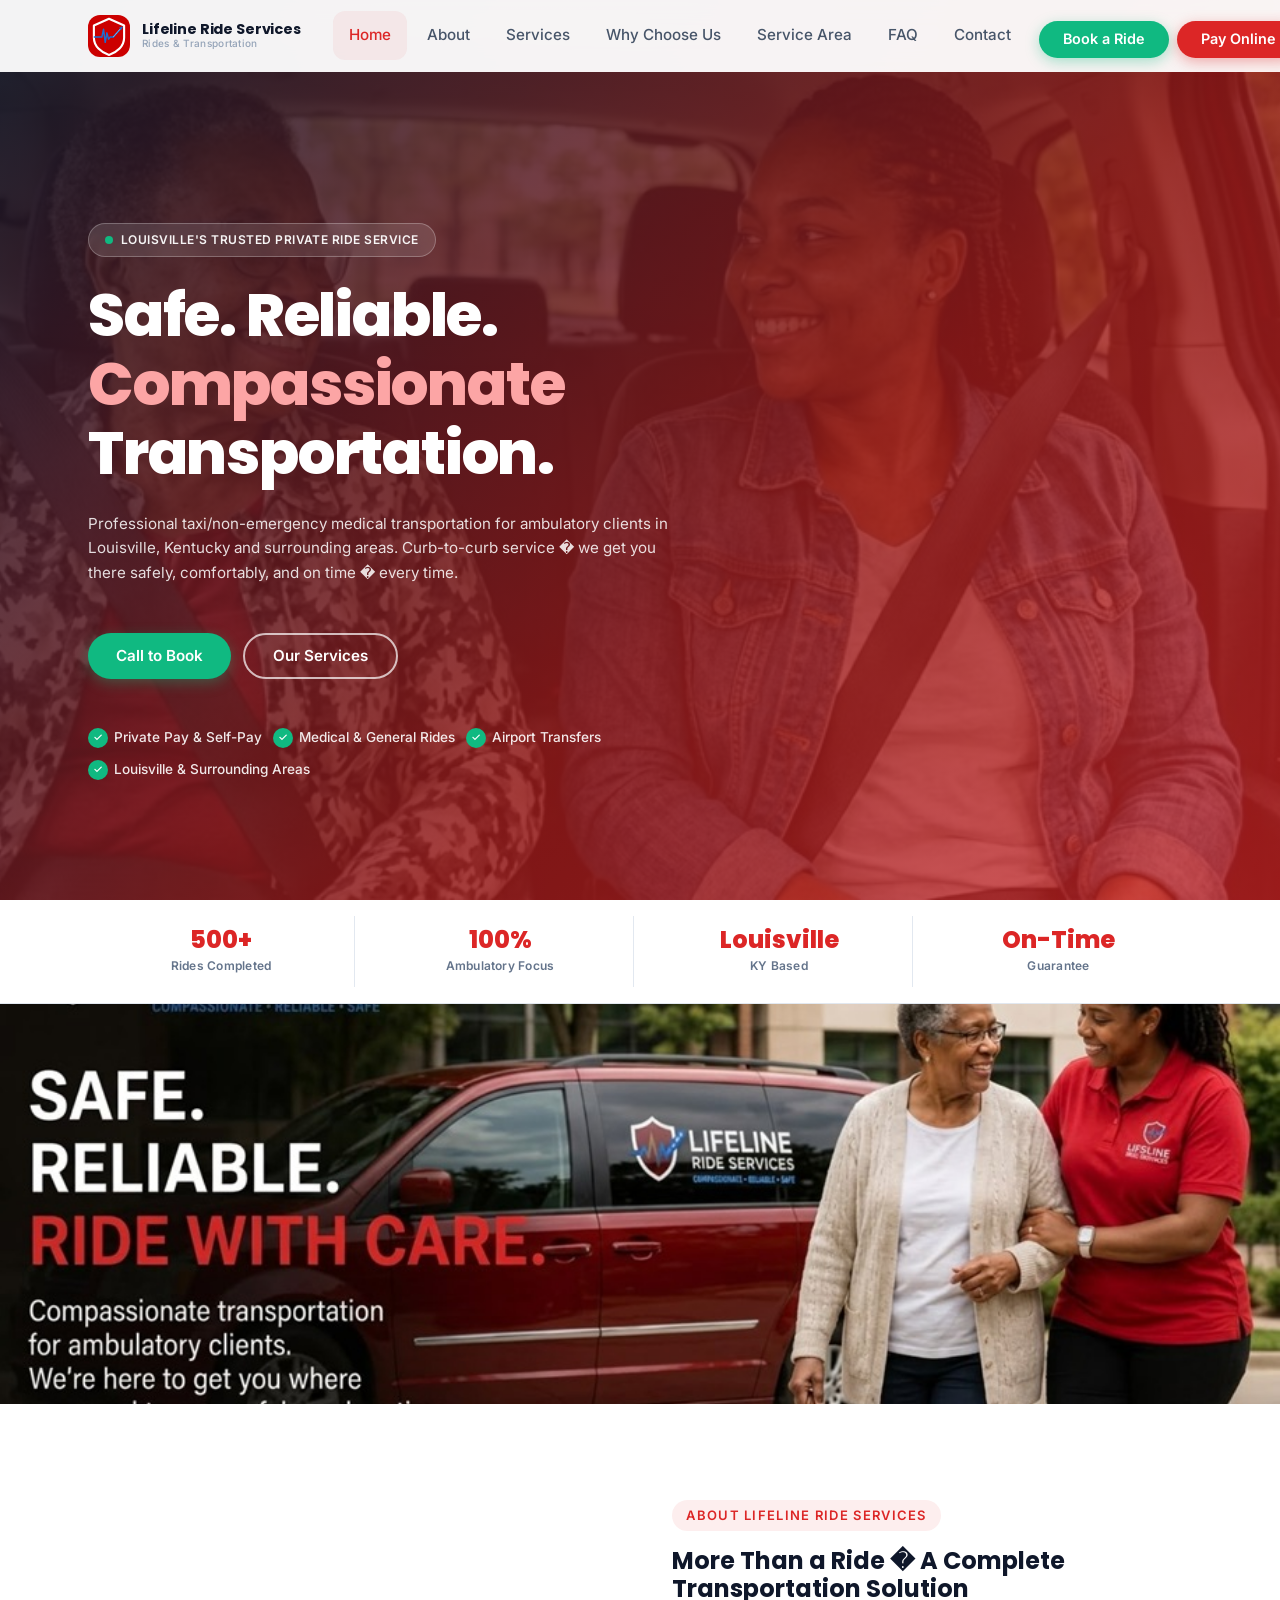
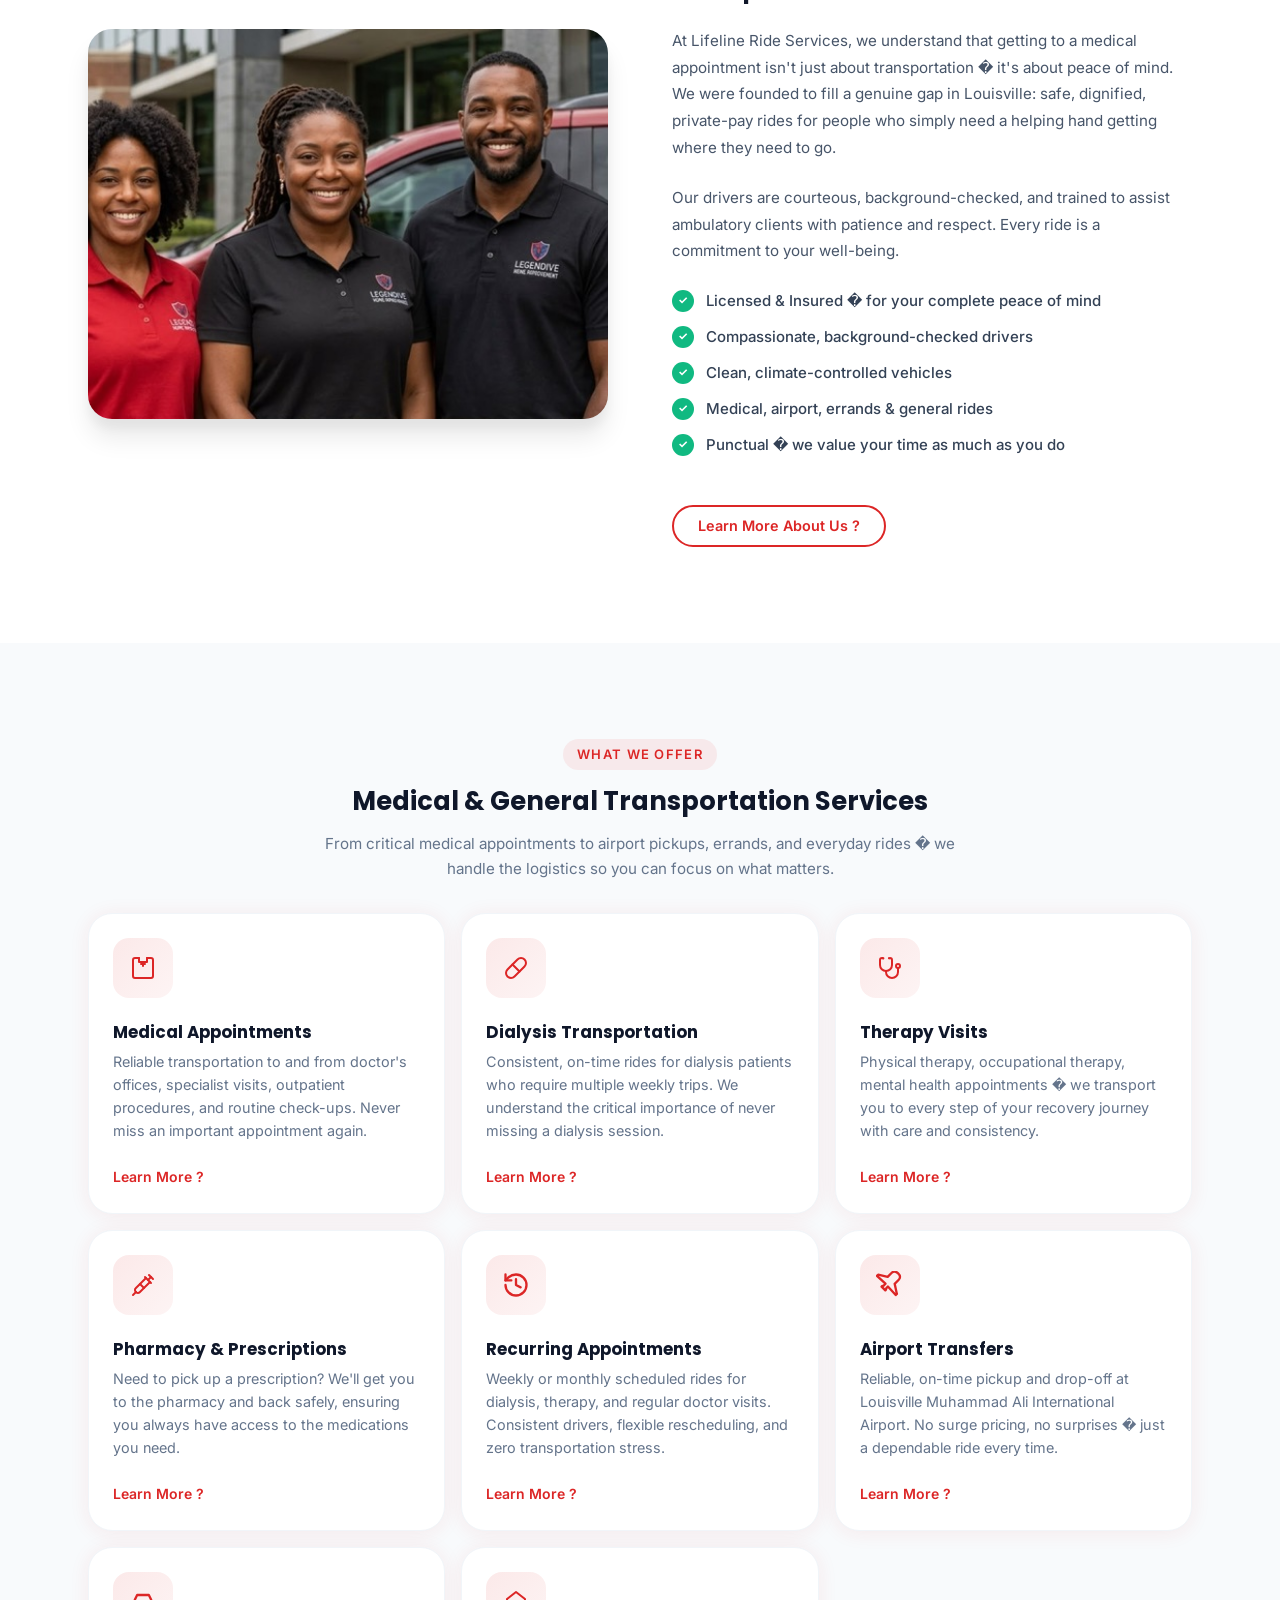
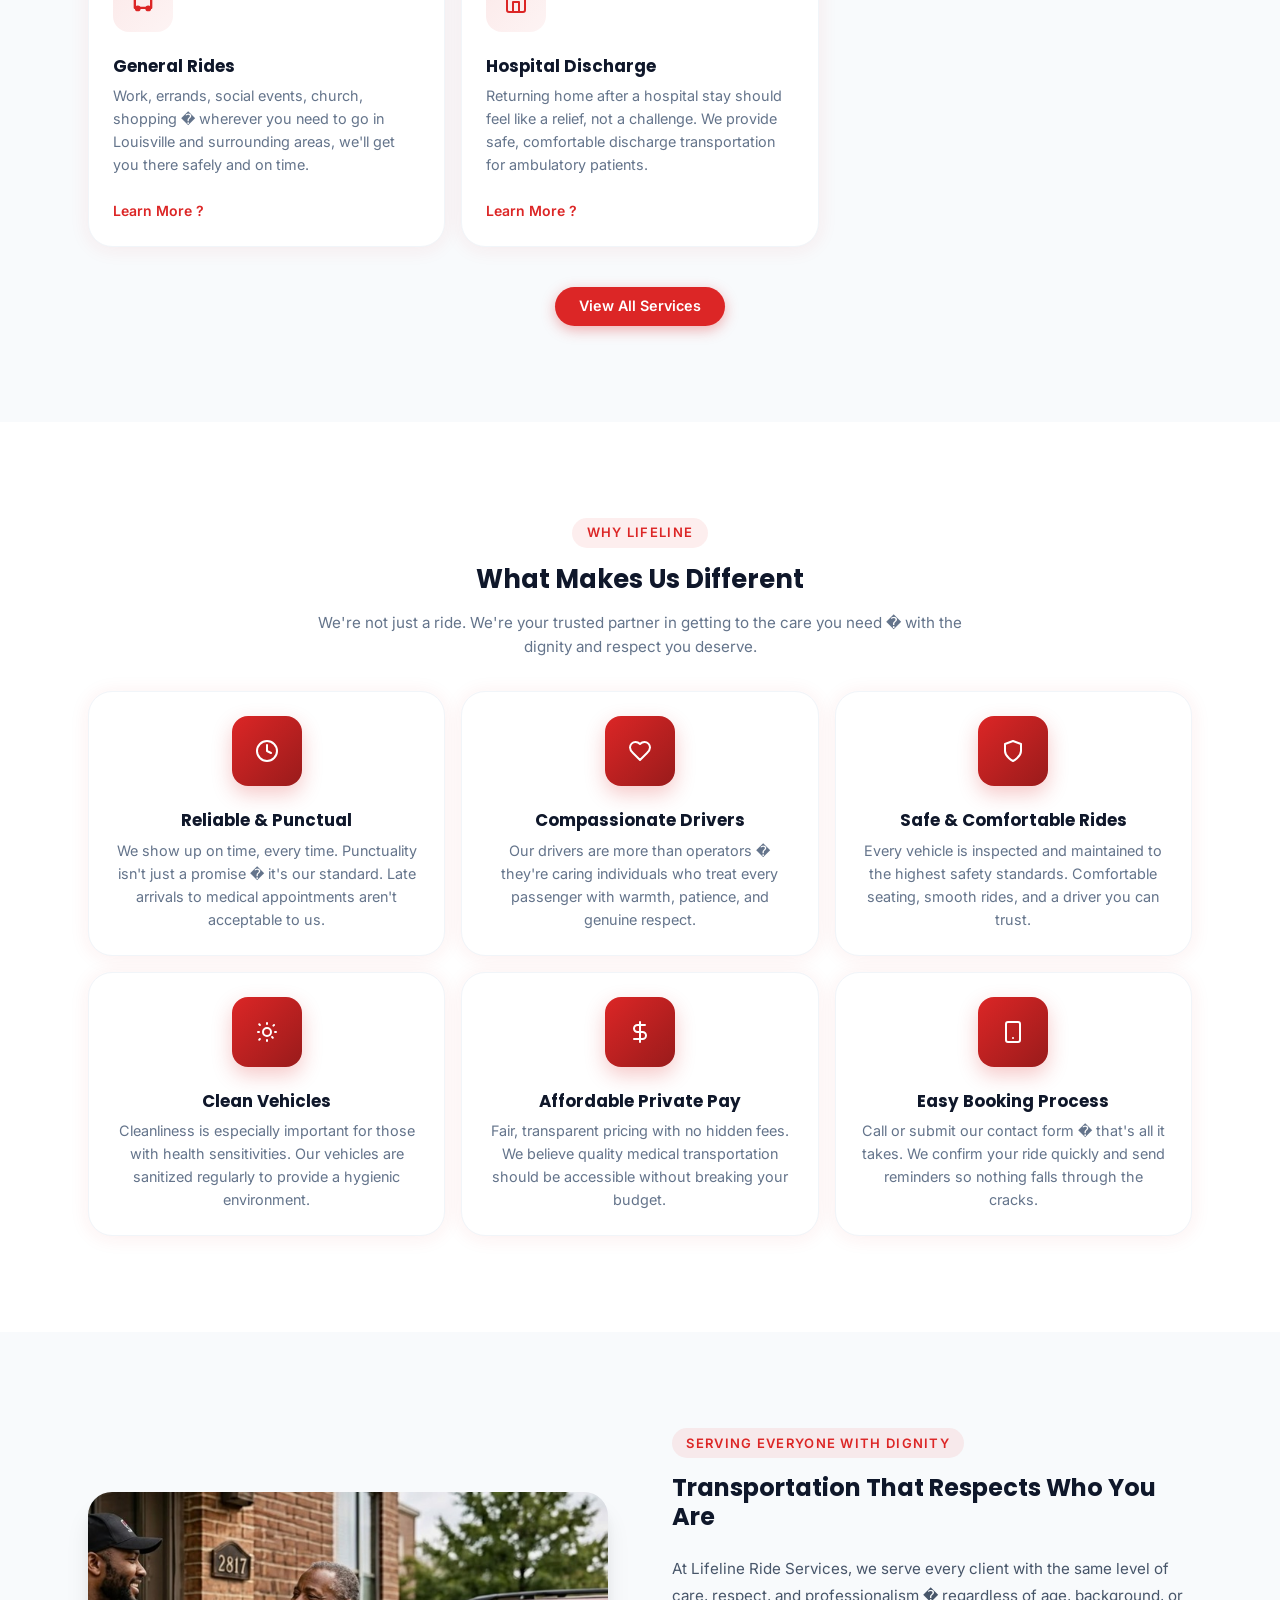
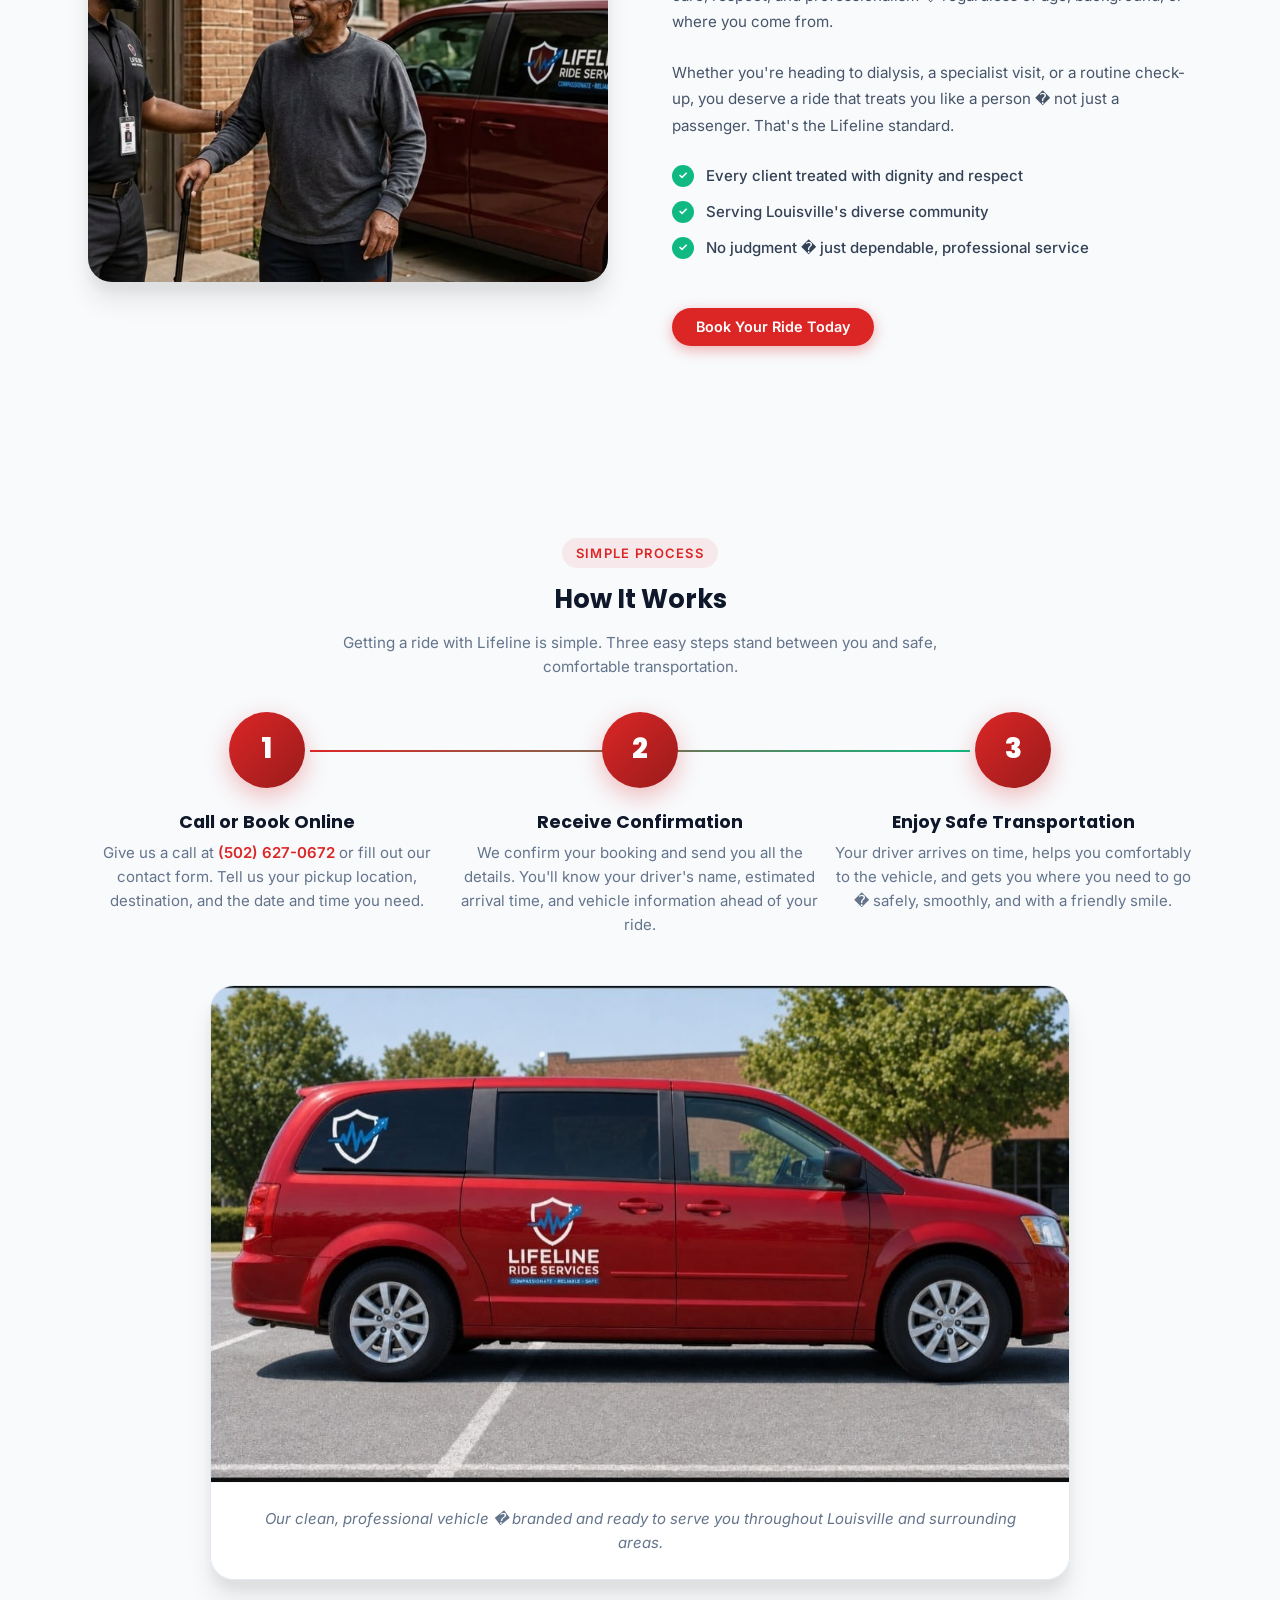
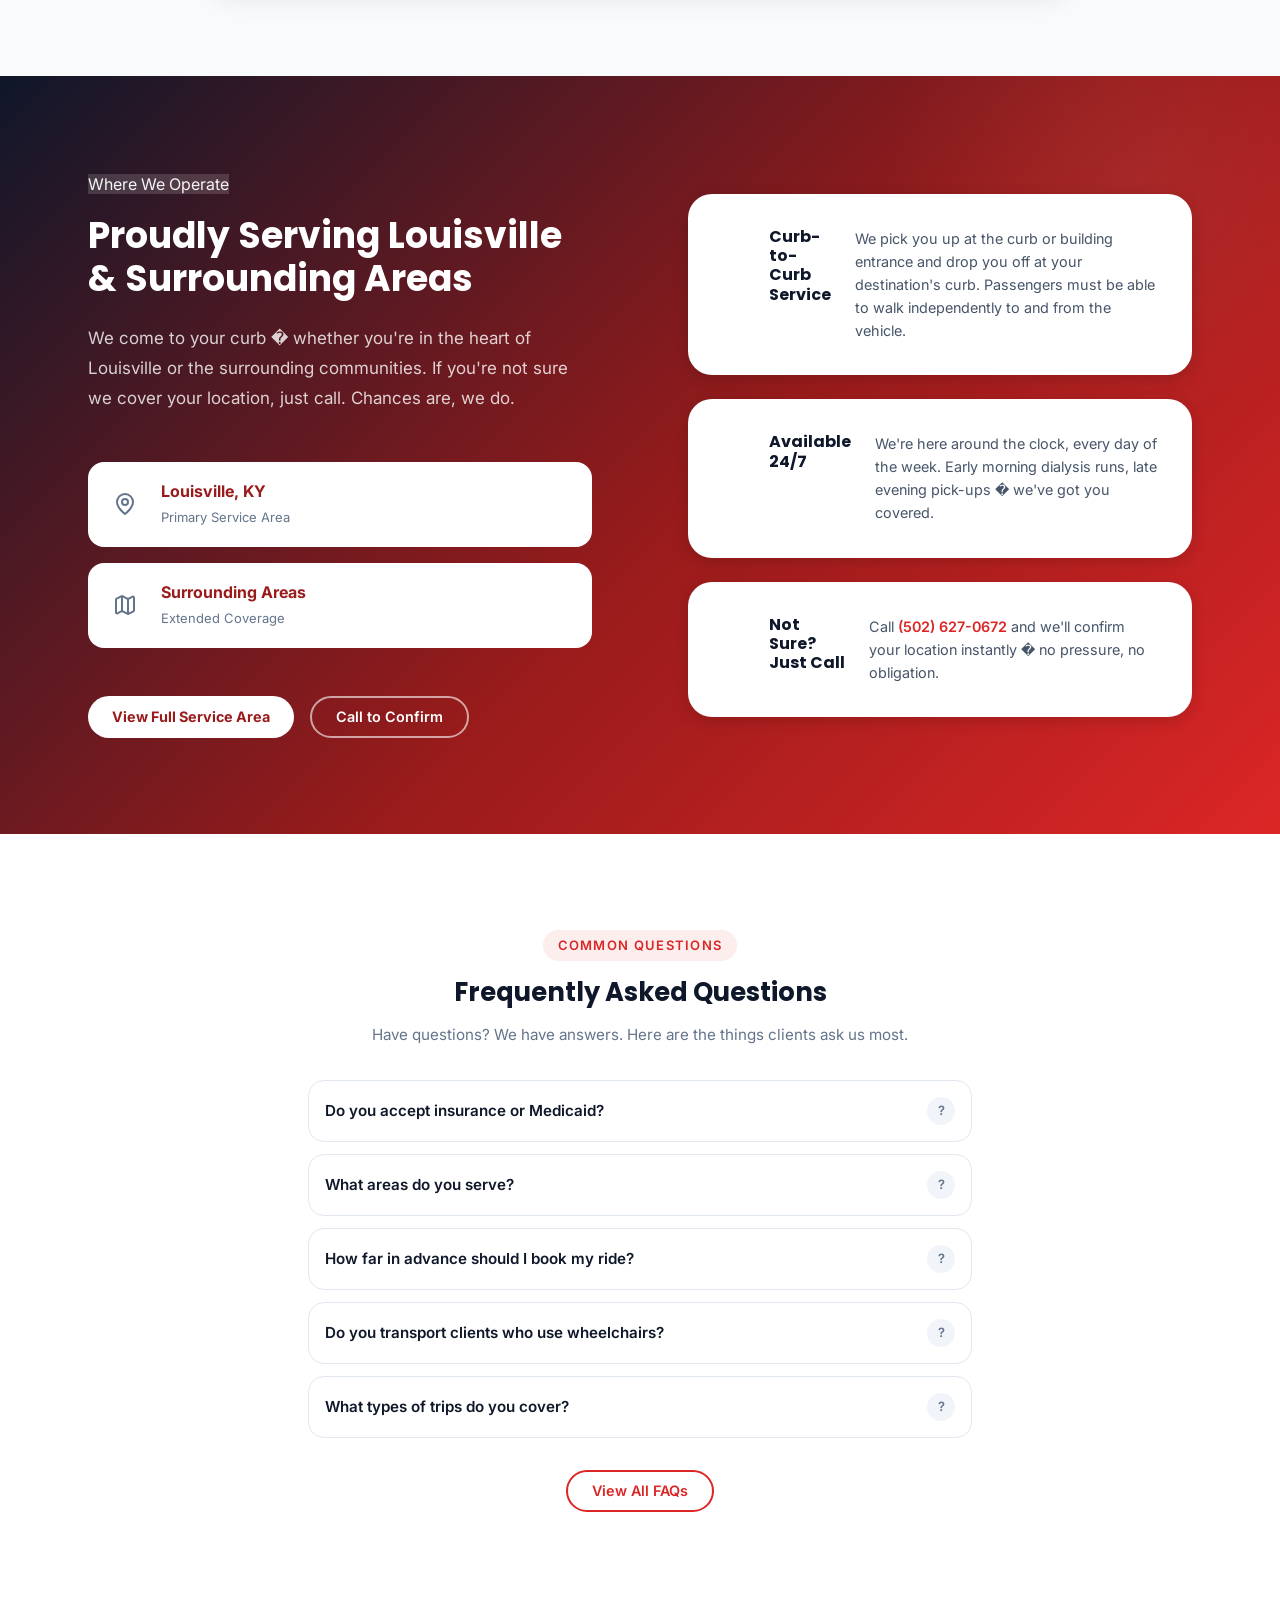
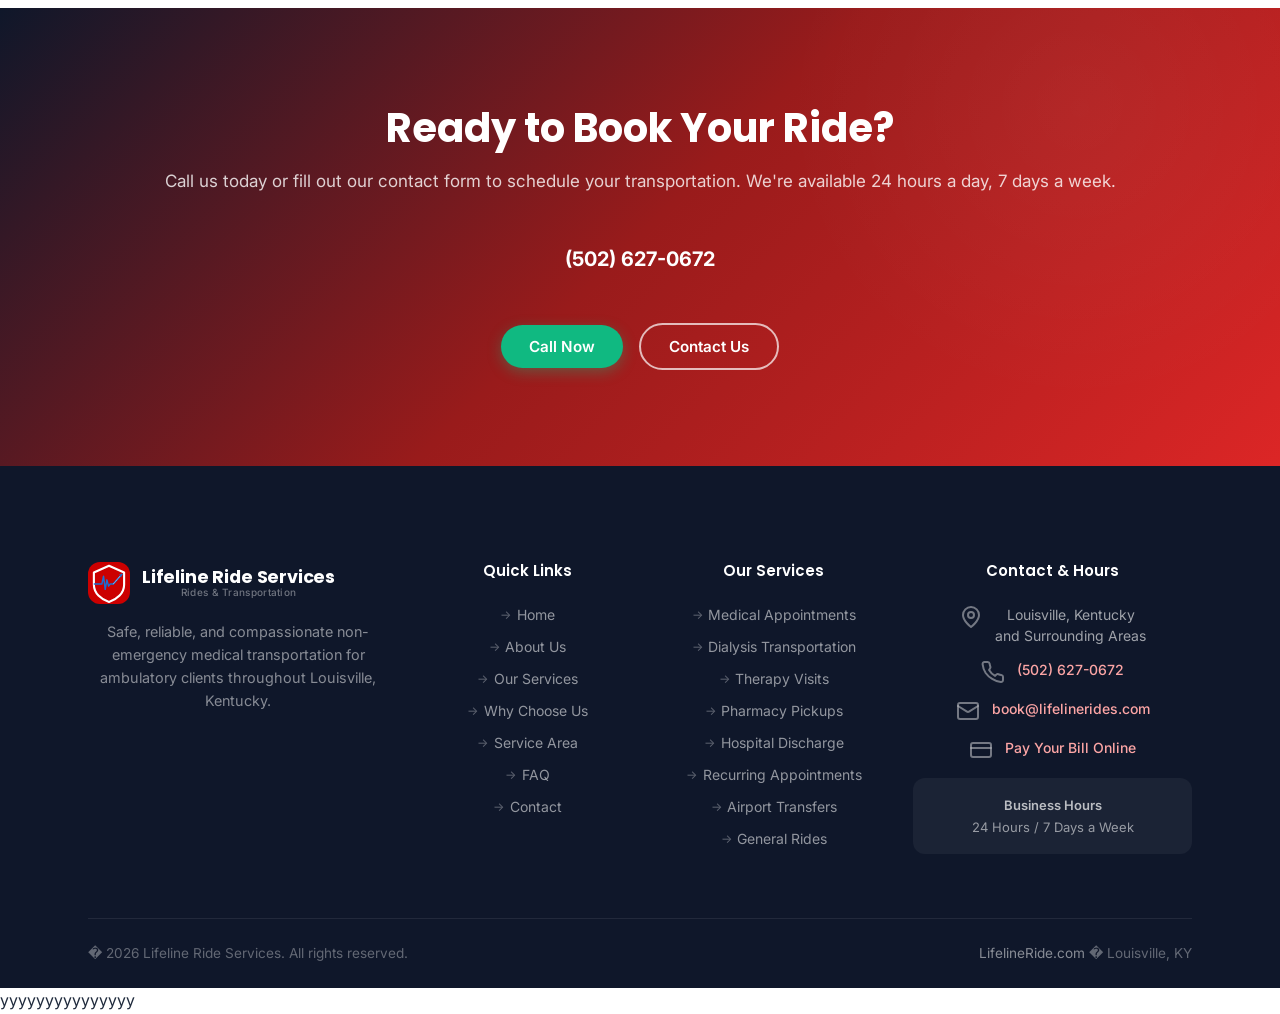
==== commit fbfcf24e: "Add comprehensive SEO: sitemap, robots.txt, canonical URLs, structured data" ====
--- a/index.html
+++ b/index.html
@@ -1,4 +1,4 @@
-﻿<!DOCTYPE html>
+<!DOCTYPE html>
 <html lang="en">
 
 <head>
@@ -11,16 +11,16 @@
         content="ride service Louisville KY, medical transportation Louisville, non-emergency medical transportation Louisville, taxi Louisville Kentucky, airport transfer Louisville, private car service Louisville, dialysis transportation Louisville, general rides Louisville, private pay transportation Louisville KY" />
     <meta name="author" content="Lifeline Ride Services" />
     <meta name="robots" content="index, follow" />
-    <link rel="canonical" href="https://www.lifelineride.com/" />
+    <link rel="canonical" href="https://lifelinerides.com/" />
 
     <!-- Open Graph -->
     <meta property="og:type" content="website" />
-    <meta property="og:url" content="https://www.lifelineride.com/" />
+    <meta property="og:url" content="https://lifelinerides.com/" />
     <meta property="og:title"
         content="Lifeline Ride Services | Rides, Medical &amp; General Transportation | Louisville KY" />
     <meta property="og:description"
         content="Safe, reliable, and professional medical and general transportation in Louisville, KY. Private pay. Ambulatory clients. Book your ride today." />
-    <meta property="og:image" content="https://images.unsplash.com/photo-1576091160399-112ba8d25d1d?w=1200&q=80" />
+    <meta property="og:image" content="https://lifelinerides.com/hero.jpg" />
 
     <!-- Twitter Card -->
     <meta name="twitter:card" content="summary_large_image" />
@@ -47,7 +47,7 @@
     "@context": "https://schema.org",
     "@type": "LocalBusiness",
     "name": "Lifeline Ride Services",
-    "description": "Medical and general transportation services in Louisville, KY. Private pay rides for medical appointments, dialysis, airport trips, events, and more.",    "url": "https://www.lifelineride.com",
+    "description": "Medical and general transportation services in Louisville, KY. Private pay rides for medical appointments, dialysis, airport trips, events, and more.",    "url": "https://lifelinerides.com",
     "telephone": "(502) 627-0672",
     "email": "book@lifelinerides.com",
     "address": {
@@ -72,7 +72,7 @@
   ------------------------------------------ -->
     <header id="navbar" class="navbar" role="banner">
         <div class="container">
-            <a href="index.html" class="nav-logo" aria-label="Lifeline Ride Services — Home">
+            <a href="index.html" class="nav-logo" aria-label="Lifeline Ride Services � Home">
                 <div class="nav-logo-mark" aria-hidden="true"><img src="logo.svg"
                         alt="Lifeline Ride Services shield logo" width="42" height="42" /></div>
                 <div class="nav-logo-text">
@@ -107,7 +107,7 @@
        HERO SECTION
   ------------------------------------------ -->
     <main id="main-content">
-        <section class="hero" aria-label="Hero — Safe, Reliable, Compassionate Transportation">
+        <section class="hero" aria-label="Hero � Safe, Reliable, Compassionate Transportation">
             <img class="hero-bg-image" src="hero.jpg"
                 alt="Lifeline Ride Services professional team representing trusted transportation service in Louisville"
                 fetchpriority="high" />
@@ -122,8 +122,8 @@
                     </h1>
                     <p class="hero-subtitle">
                         Professional taxi/non-emergency medical transportation for ambulatory clients
-                        in Louisville, Kentucky and surrounding areas. Curb-to-curb service — we get you there safely,
-                        comfortably, and on time — every time.
+                        in Louisville, Kentucky and surrounding areas. Curb-to-curb service � we get you there safely,
+                        comfortably, and on time � every time.
                     </p>
 
                     <div class="hero-actions">
@@ -192,10 +192,10 @@
                     </div>
                     <div class="split-content fade-up">
                         <span class="eyebrow">About Lifeline Ride Services</span>
-                        <h2 id="about-heading">More Than a Ride — A Complete Transportation Solution</h2>
+                        <h2 id="about-heading">More Than a Ride � A Complete Transportation Solution</h2>
                         <p>
                             At Lifeline Ride Services, we understand that getting to a medical appointment isn't just
-                            about transportation — it's about peace of mind. We were founded to fill a genuine gap in
+                            about transportation � it's about peace of mind. We were founded to fill a genuine gap in
                             Louisville: safe, dignified, private-pay rides for people who simply need a helping hand
                             getting where they need to go.
                         </p>
@@ -204,11 +204,11 @@
                             patience and respect. Every ride is a commitment to your well-being.
                         </p>
                         <ul class="check-list" aria-label="Why clients trust us">
-                            <li>Licensed &amp; Insured — for your complete peace of mind</li>
+                            <li>Licensed &amp; Insured � for your complete peace of mind</li>
                             <li>Compassionate, background-checked drivers</li>
                             <li>Clean, climate-controlled vehicles</li>
                             <li>Medical, airport, errands &amp; general rides</li>
-                            <li>Punctual — we value your time as much as you do</li>
+                            <li>Punctual � we value your time as much as you do</li>
                         </ul>
                         <a href="about.html" class="btn btn-outline-primary">Learn More About Us ?</a>
                     </div>
@@ -224,7 +224,7 @@
                 <div class="section-header fade-up">
                     <span class="eyebrow">What We Offer</span>
                     <h2 id="services-heading">Medical &amp; General Transportation Services</h2>
-                    <p>From critical medical appointments to airport pickups, errands, and everyday rides — we handle
+                    <p>From critical medical appointments to airport pickups, errands, and everyday rides � we handle
                         the logistics so you can focus on what matters.</p>
                 </div>
 
@@ -240,7 +240,7 @@
                         <h3>Medical Appointments</h3>
                         <p>Reliable transportation to and from doctor's offices, specialist visits, outpatient
                             procedures, and routine check-ups. Never miss an important appointment again.</p>
-                        <a href="services.html#medical" class="card-link">Learn More →</a>
+                        <a href="services.html#medical" class="card-link">Learn More ?</a>
                     </article>
 
                     <article class="service-card fade-up delay-1" role="listitem">
@@ -253,7 +253,7 @@
                         <h3>Dialysis Transportation</h3>
                         <p>Consistent, on-time rides for dialysis patients who require multiple weekly trips. We
                             understand the critical importance of never missing a dialysis session.</p>
-                        <a href="services.html#dialysis" class="card-link">Learn More →</a>
+                        <a href="services.html#dialysis" class="card-link">Learn More ?</a>
                     </article>
 
                     <article class="service-card fade-up delay-2" role="listitem">
@@ -266,9 +266,9 @@
                                 <circle cx="20" cy="10" r="2" />
                             </svg></div>
                         <h3>Therapy Visits</h3>
-                        <p>Physical therapy, occupational therapy, mental health appointments — we transport you to
+                        <p>Physical therapy, occupational therapy, mental health appointments � we transport you to
                             every step of your recovery journey with care and consistency.</p>
-                        <a href="services.html#therapy" class="card-link">Learn More →</a>
+                        <a href="services.html#therapy" class="card-link">Learn More ?</a>
                     </article>
 
                     <article class="service-card fade-up delay-3" role="listitem">
@@ -285,7 +285,7 @@
                         <h3>Pharmacy &amp; Prescriptions</h3>
                         <p>Need to pick up a prescription? We'll get you to the pharmacy and back safely, ensuring you
                             always have access to the medications you need.</p>
-                        <a href="services.html#pharmacy" class="card-link">Learn More →</a>
+                        <a href="services.html#pharmacy" class="card-link">Learn More ?</a>
                     </article>
 
                     <article class="service-card fade-up delay-4" role="listitem">
@@ -299,7 +299,7 @@
                         <h3>Recurring Appointments</h3>
                         <p>Weekly or monthly scheduled rides for dialysis, therapy, and regular doctor visits.
                             Consistent drivers, flexible rescheduling, and zero transportation stress.</p>
-                        <a href="services.html#recurring" class="card-link">Learn More →</a>
+                        <a href="services.html#recurring" class="card-link">Learn More ?</a>
                     </article>
 
                     <article class="service-card fade-up delay-5" role="listitem">
@@ -311,8 +311,8 @@
                             </svg></div>
                         <h3>Airport Transfers</h3>
                         <p>Reliable, on-time pickup and drop-off at Louisville Muhammad Ali International Airport. No
-                            surge pricing, no surprises — just a dependable ride every time.</p>
-                        <a href="services.html#airport" class="card-link">Learn More →</a>
+                            surge pricing, no surprises � just a dependable ride every time.</p>
+                        <a href="services.html#airport" class="card-link">Learn More ?</a>
                     </article>
 
                     <article class="service-card fade-up delay-6" role="listitem">
@@ -324,9 +324,9 @@
                                 <circle cx="16.5" cy="17.5" r="1.5" />
                             </svg></div>
                         <h3>General Rides</h3>
-                        <p>Work, errands, social events, church, shopping — wherever you need to go in Louisville and
+                        <p>Work, errands, social events, church, shopping � wherever you need to go in Louisville and
                             surrounding areas, we'll get you there safely and on time.</p>
-                        <a href="services.html#general" class="card-link">Learn More →</a>
+                        <a href="services.html#general" class="card-link">Learn More ?</a>
                     </article>
 
                     <article class="service-card fade-up delay-5" role="listitem">
@@ -339,7 +339,7 @@
                         <h3>Hospital Discharge</h3>
                         <p>Returning home after a hospital stay should feel like a relief, not a challenge. We provide
                             safe, comfortable discharge transportation for ambulatory patients.</p>
-                        <a href="services.html#discharge" class="card-link">Learn More →</a>
+                        <a href="services.html#discharge" class="card-link">Learn More ?</a>
                     </article>
                 </div>
 
@@ -357,7 +357,7 @@
                 <div class="section-header fade-up">
                     <span class="eyebrow">Why Lifeline</span>
                     <h2 id="why-heading">What Makes Us Different</h2>
-                    <p>We're not just a ride. We're your trusted partner in getting to the care you need — with the
+                    <p>We're not just a ride. We're your trusted partner in getting to the care you need � with the
                         dignity and respect you deserve.</p>
                 </div>
 
@@ -370,7 +370,7 @@
                                 <polyline points="12 6 12 12 16 14" />
                             </svg></div>
                         <h3>Reliable &amp; Punctual</h3>
-                        <p>We show up on time, every time. Punctuality isn't just a promise — it's our standard. Late
+                        <p>We show up on time, every time. Punctuality isn't just a promise � it's our standard. Late
                             arrivals to medical appointments aren't acceptable to us.</p>
                     </div>
 
@@ -382,7 +382,7 @@
                                     d="M19 14c1.49-1.46 3-3.21 3-5.5A5.5 5.5 0 0 0 16.5 3c-1.76 0-3 .5-4.5 2-1.5-1.5-2.74-2-4.5-2A5.5 5.5 0 0 0 2 8.5c0 2.3 1.5 4.05 3 5.5l7 7Z" />
                             </svg></div>
                         <h3>Compassionate Drivers</h3>
-                        <p>Our drivers are more than operators — they're caring individuals who treat every passenger
+                        <p>Our drivers are more than operators � they're caring individuals who treat every passenger
                             with warmth, patience, and genuine respect.</p>
                     </div>
 
@@ -430,7 +430,7 @@
                                 <path d="M12 18h.01" />
                             </svg></div>
                         <h3>Easy Booking Process</h3>
-                        <p>Call or submit our contact form — that's all it takes. We confirm your ride quickly and send
+                        <p>Call or submit our contact form � that's all it takes. We confirm your ride quickly and send
                             reminders so nothing falls through the cracks.</p>
                     </div>
                 </div>
@@ -438,7 +438,7 @@
         </section>
 
         <!-- ------------------------------------------
-       COMMUNITY FEATURE — STRONG BLACK MAN
+       COMMUNITY FEATURE � STRONG BLACK MAN
   ------------------------------------------ -->
         <section class="section bg-gray" aria-labelledby="community-heading">
             <div class="container">
@@ -453,16 +453,16 @@
                         <h2 id="community-heading">Transportation That Respects Who You Are</h2>
                         <p>
                             At Lifeline Ride Services, we serve every client with the same level of care, respect, and
-                            professionalism — regardless of age, background, or where you come from.
+                            professionalism � regardless of age, background, or where you come from.
                         </p>
                         <p>
                             Whether you're heading to dialysis, a specialist visit, or a routine check-up, you deserve
-                            a ride that treats you like a person — not just a passenger. That's the Lifeline standard.
+                            a ride that treats you like a person � not just a passenger. That's the Lifeline standard.
                         </p>
                         <ul class="check-list">
                             <li>Every client treated with dignity and respect</li>
                             <li>Serving Louisville's diverse community</li>
-                            <li>No judgment — just dependable, professional service</li>
+                            <li>No judgment � just dependable, professional service</li>
                         </ul>
                         <a href="contact.html" class="btn btn-primary">Book Your Ride Today</a>
                     </div>
@@ -502,16 +502,16 @@
                         <div class="step-number" aria-hidden="true">3</div>
                         <h3>Enjoy Safe Transportation</h3>
                         <p>Your driver arrives on time, helps you comfortably to the vehicle, and gets you where you
-                            need to go — safely, smoothly, and with a friendly smile.</p>
+                            need to go � safely, smoothly, and with a friendly smile.</p>
                     </div>
                 </div>
 
                 <!-- Van Photo -->
                 <div class="van-showcase fade-up" style="margin-top: 3rem;">
                     <img src="van.jpg"
-                        alt="Lifeline Ride Services branded red minivan — clean, professional, and ready to serve Louisville, KY"
+                        alt="Lifeline Ride Services branded red minivan � clean, professional, and ready to serve Louisville, KY"
                         loading="lazy" />
-                    <p class="van-caption">Our clean, professional vehicle — branded and ready to serve you throughout
+                    <p class="van-caption">Our clean, professional vehicle � branded and ready to serve you throughout
                         Louisville and surrounding areas.</p>
                 </div>
             </div>
@@ -525,7 +525,7 @@
                     <div class="service-area-left">
                         <span class="eyebrow eyebrow--white">Where We Operate</span>
                         <h2 id="area-heading">Proudly Serving Louisville &amp; Surrounding Areas</h2>
-                        <p>We come to your curb — whether you're in the heart of Louisville or the surrounding
+                        <p>We come to your curb � whether you're in the heart of Louisville or the surrounding
                             communities. If you're not sure we cover your location, just call. Chances are, we do.</p>
                         <div class="service-area-badges">
                             <div class="area-badge">
@@ -580,7 +580,7 @@
                                 </svg></div>
                             <h3>Available 24/7</h3>
                             <p>We're here around the clock, every day of the week. Early morning dialysis runs, late
-                                evening pick-ups — we've got you covered.</p>
+                                evening pick-ups � we've got you covered.</p>
                         </div>
                         <div class="service-area-card">
                             <div class="service-area-card-icon"><svg xmlns="http://www.w3.org/2000/svg" width="24"
@@ -592,7 +592,7 @@
                             <h3>Not Sure? Just Call</h3>
                             <p>Call <a href="tel:+15026270672" style="color:var(--color-primary);font-weight:600;">(502)
                                     627-0672</a>
-                                and we'll confirm your location instantly — no pressure, no obligation.</p>
+                                and we'll confirm your location instantly � no pressure, no obligation.</p>
                         </div>
                     </div>
                 </div>
@@ -647,7 +647,7 @@
                         </button>
                         <div class="faq-answer" id="faq3" role="region">
                             <div class="faq-answer-inner">
-                                <p>We recommend booking at least <strong>24—48 hours in advance</strong> to guarantee
+                                <p>We recommend booking at least <strong>24�48 hours in advance</strong> to guarantee
                                     availability. For recurring trips like dialysis, we encourage scheduling on an
                                     ongoing basis so your slot is always reserved. We do our best to accommodate
                                     last-minute requests, but availability cannot always be guaranteed for same-day
@@ -664,7 +664,7 @@
                         <div class="faq-answer" id="faq4" role="region">
                             <div class="faq-answer-inner">
                                 <p>At this time, Lifeline Ride Services serves <strong>ambulatory clients only</strong>
-                                    — passengers who can walk independently to and from the vehicle, with or without
+                                    � passengers who can walk independently to and from the vehicle, with or without
                                     assistive devices such as a cane or walker. We do not currently offer wheelchair
                                     transportation. If you require wheelchair-accessible transport, we recommend
                                     contacting other specialized providers in the Louisville area.</p>
@@ -683,7 +683,7 @@
                                     dialysis, physical therapy, specialist visits, hospital discharge, pharmacy pickups,
                                     dialysis, physical therapy, specialist visits, hospital discharge, and pharmacy
                                     pickups. If you're unsure whether your trip qualifies,
-                                    just ask — we're happy to help find a solution.</p>
+                                    just ask � we're happy to help find a solution.</p>
                             </div>
                         </div>
                     </div>
@@ -811,8 +811,8 @@
             </div>
 
             <div class="footer-bottom">
-                <span>— 2026 Lifeline Ride Services. All rights reserved.</span>
-                <span><a href="https://www.lifelineride.com">LifelineRide.com</a> — Louisville, KY</span>
+                <span>� 2026 Lifeline Ride Services. All rights reserved.</span>
+                <span><a href="https://lifelinerides.com">LifelineRide.com</a> � Louisville, KY</span>
             </div>
         </div>
     </footer>
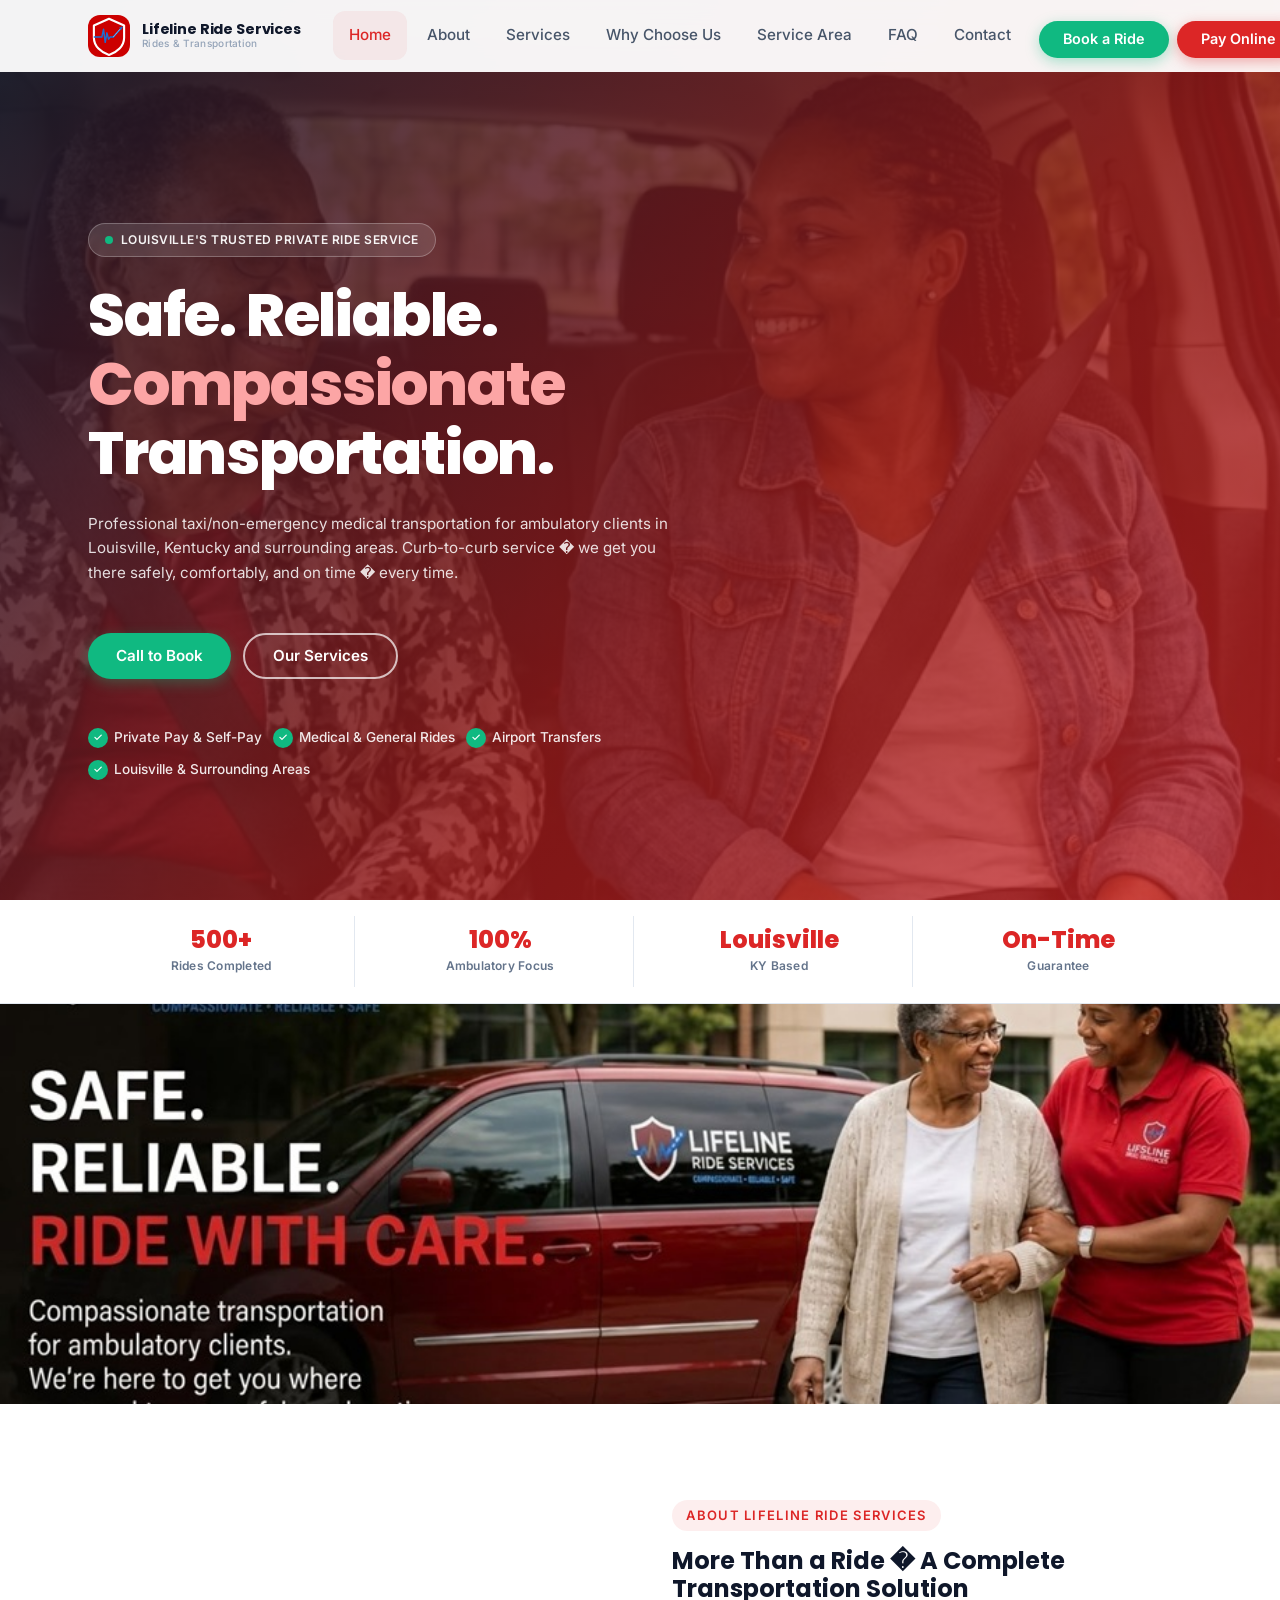
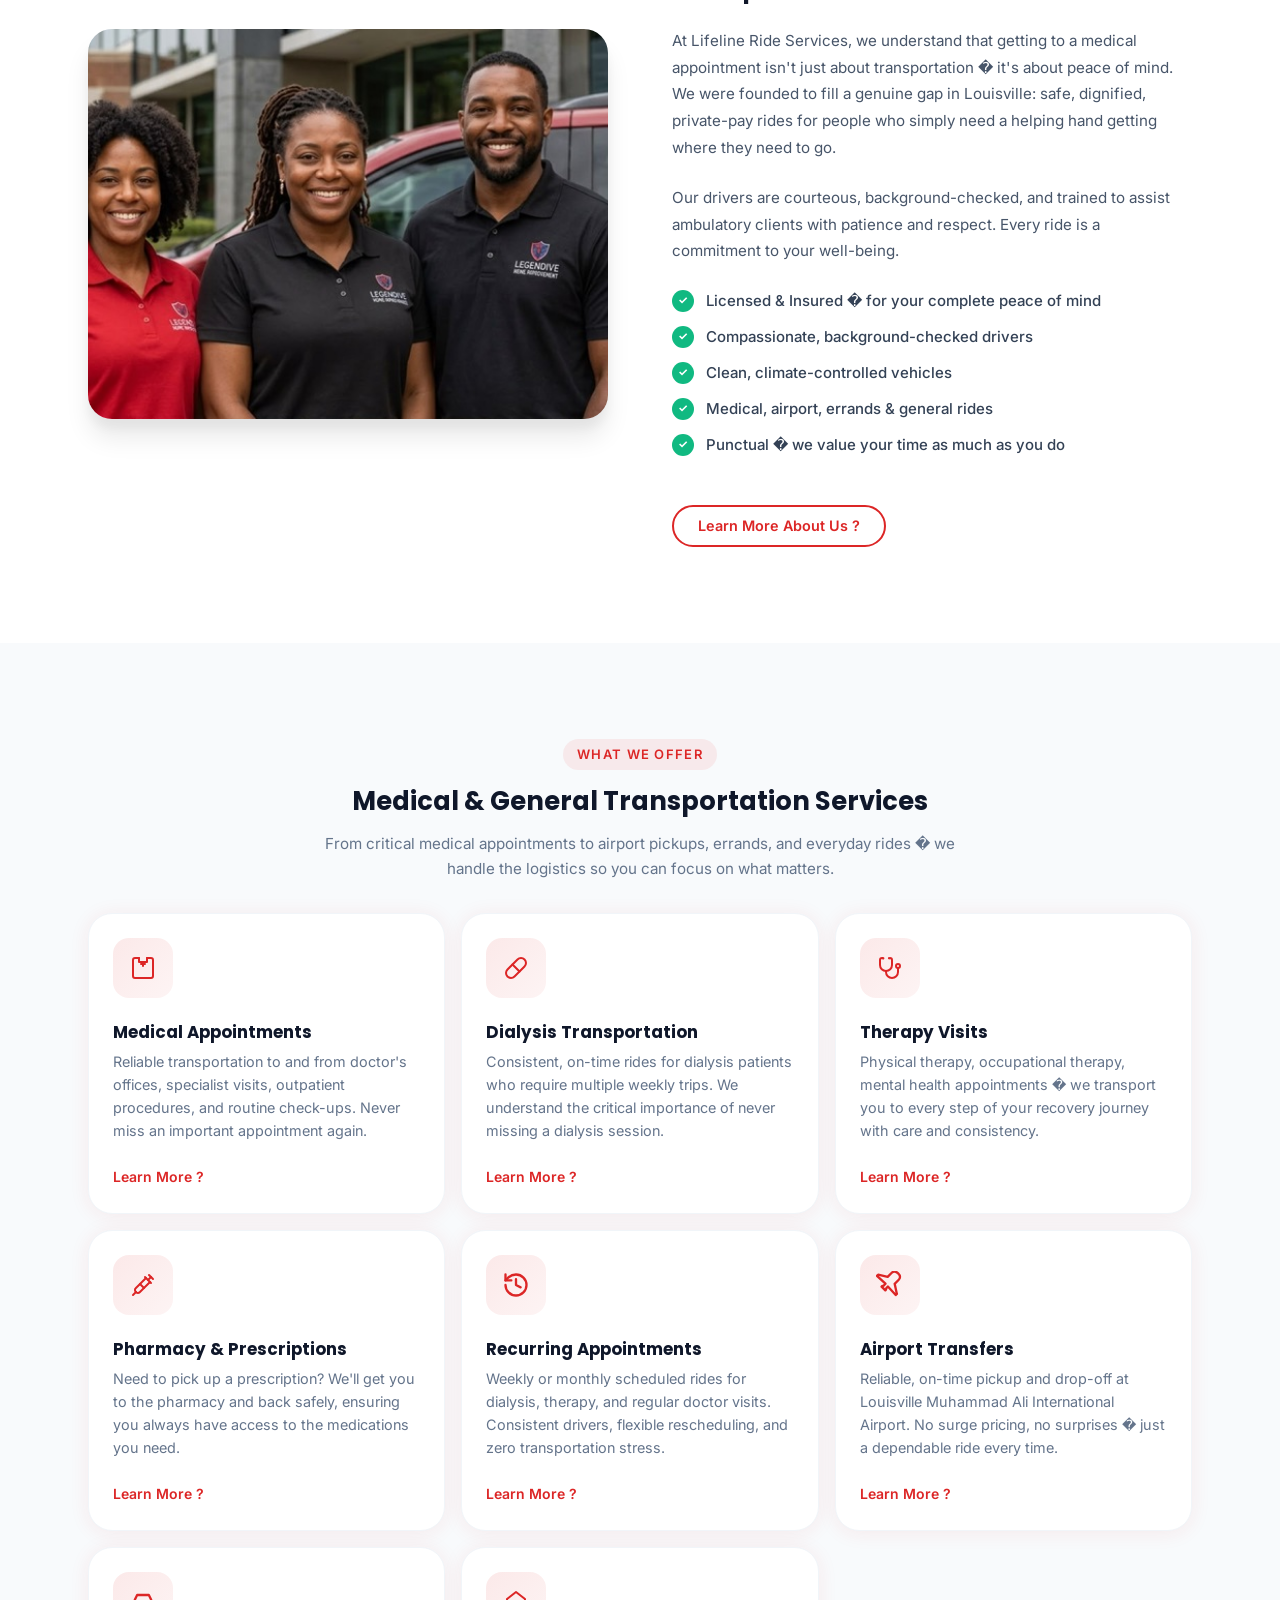
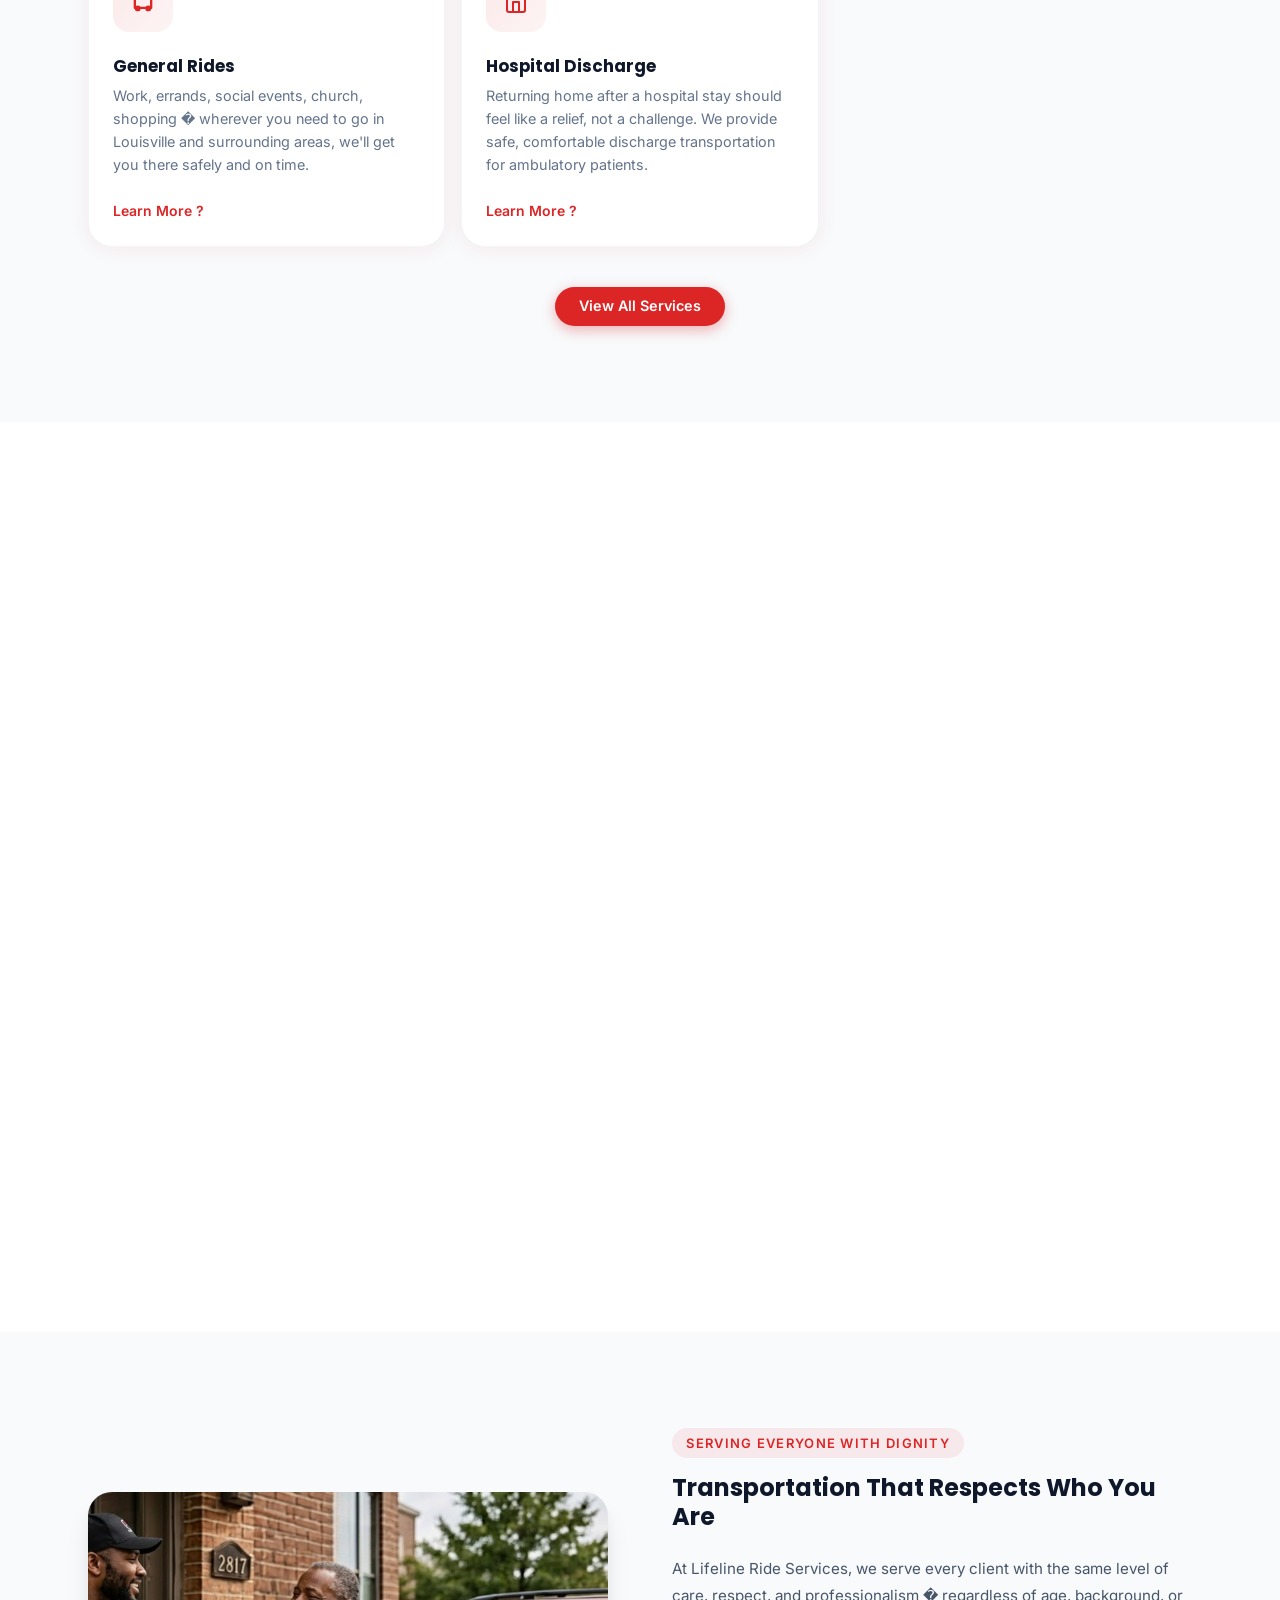
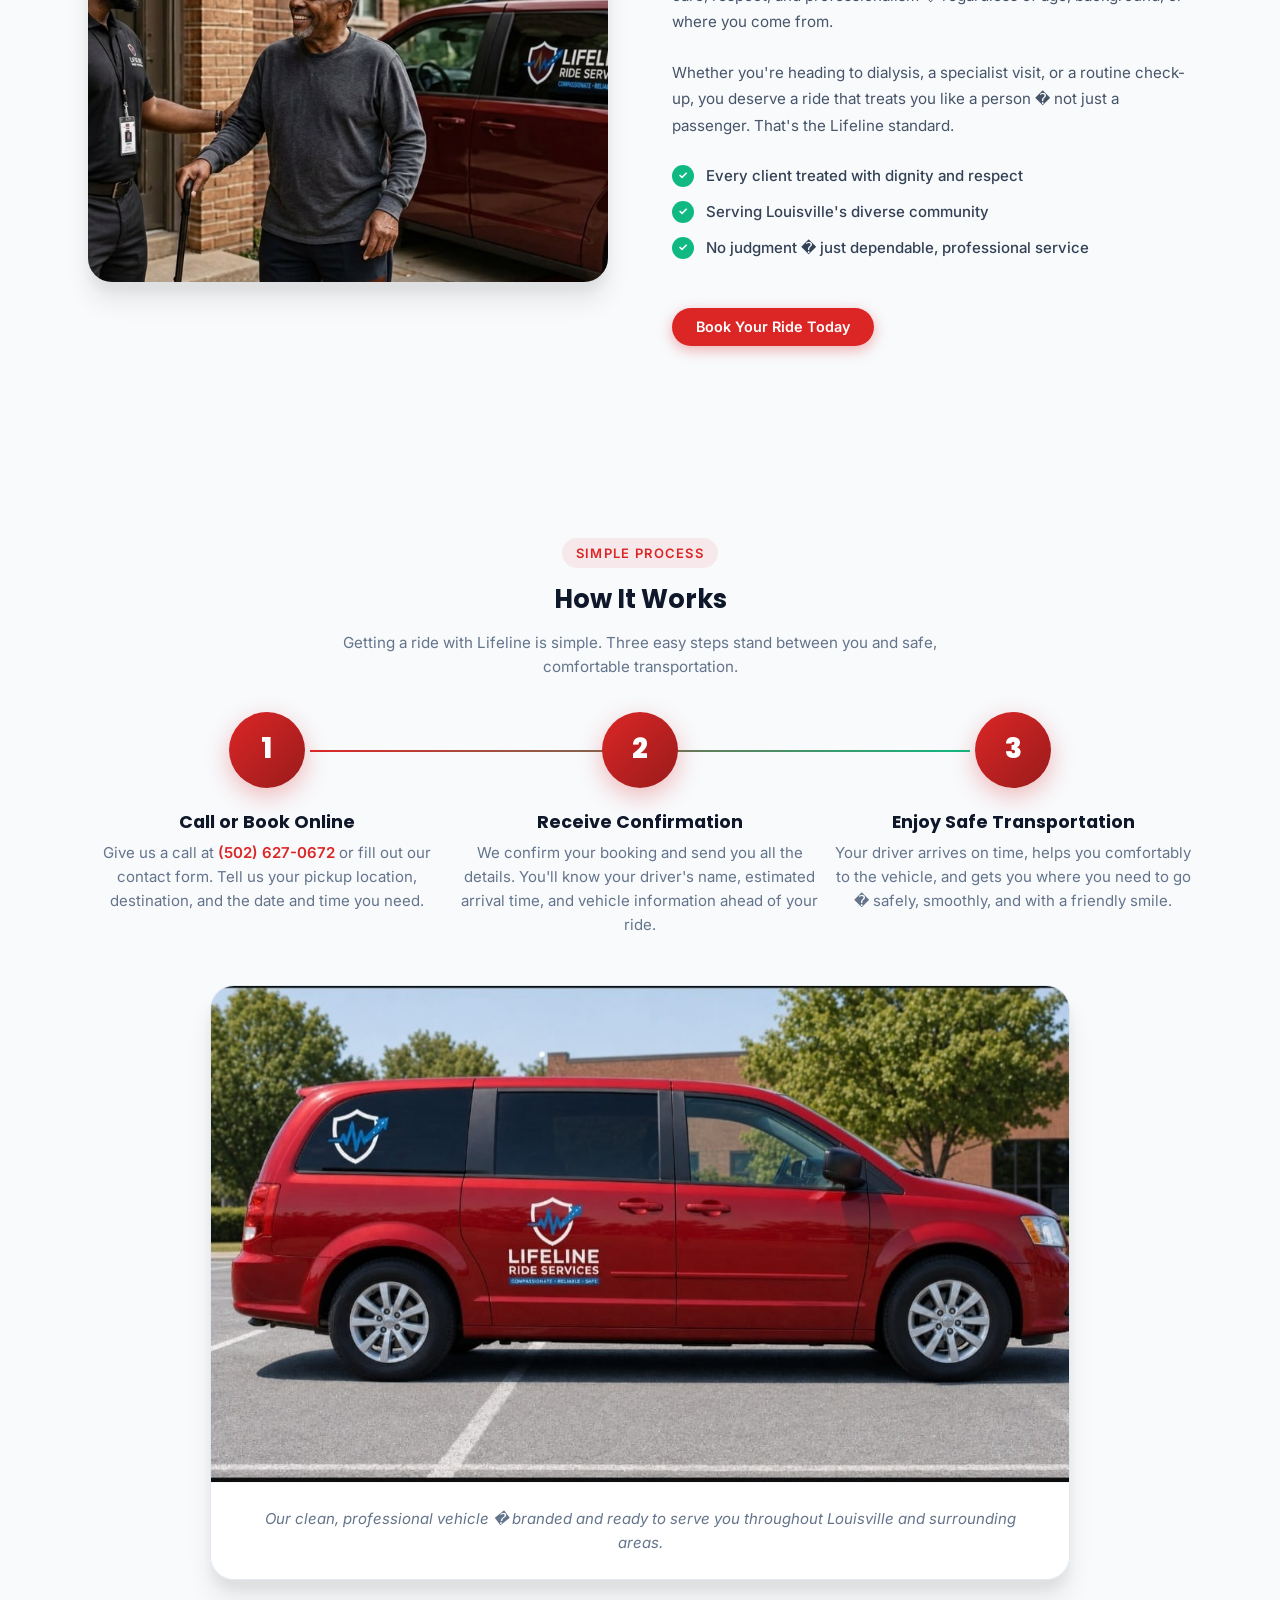
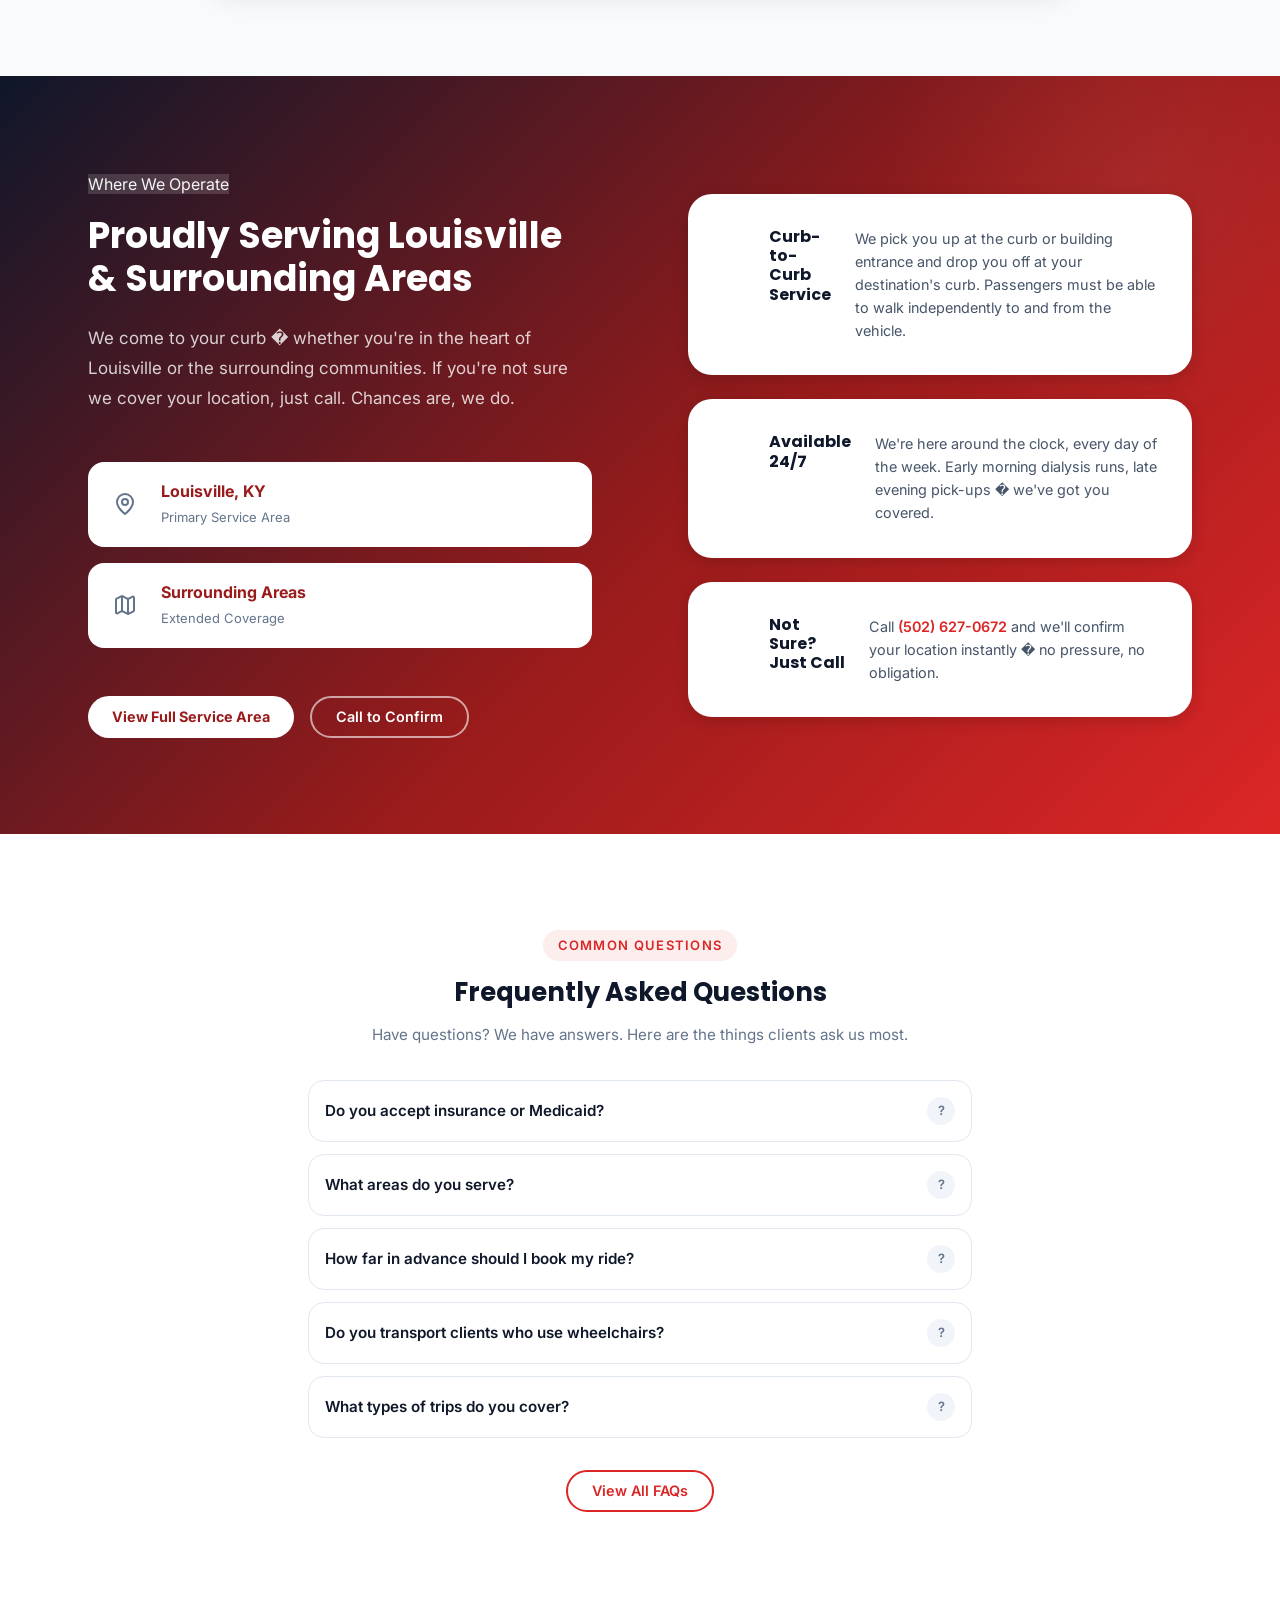
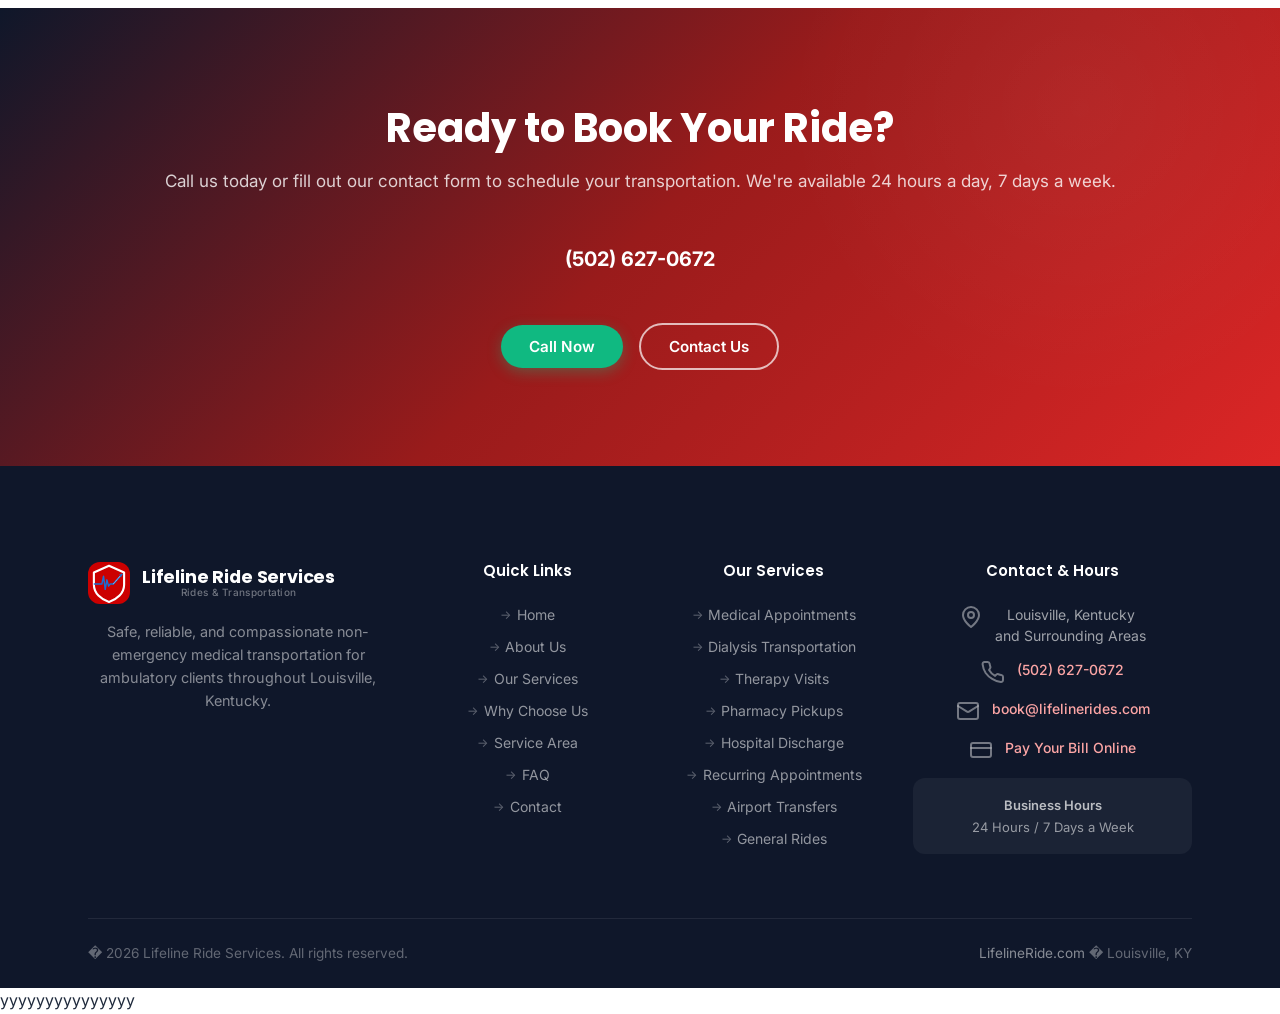
==== commit 6f04a8e2: "Revert to original payment link configuration" ====
(no text change in the page or its own stylesheets)
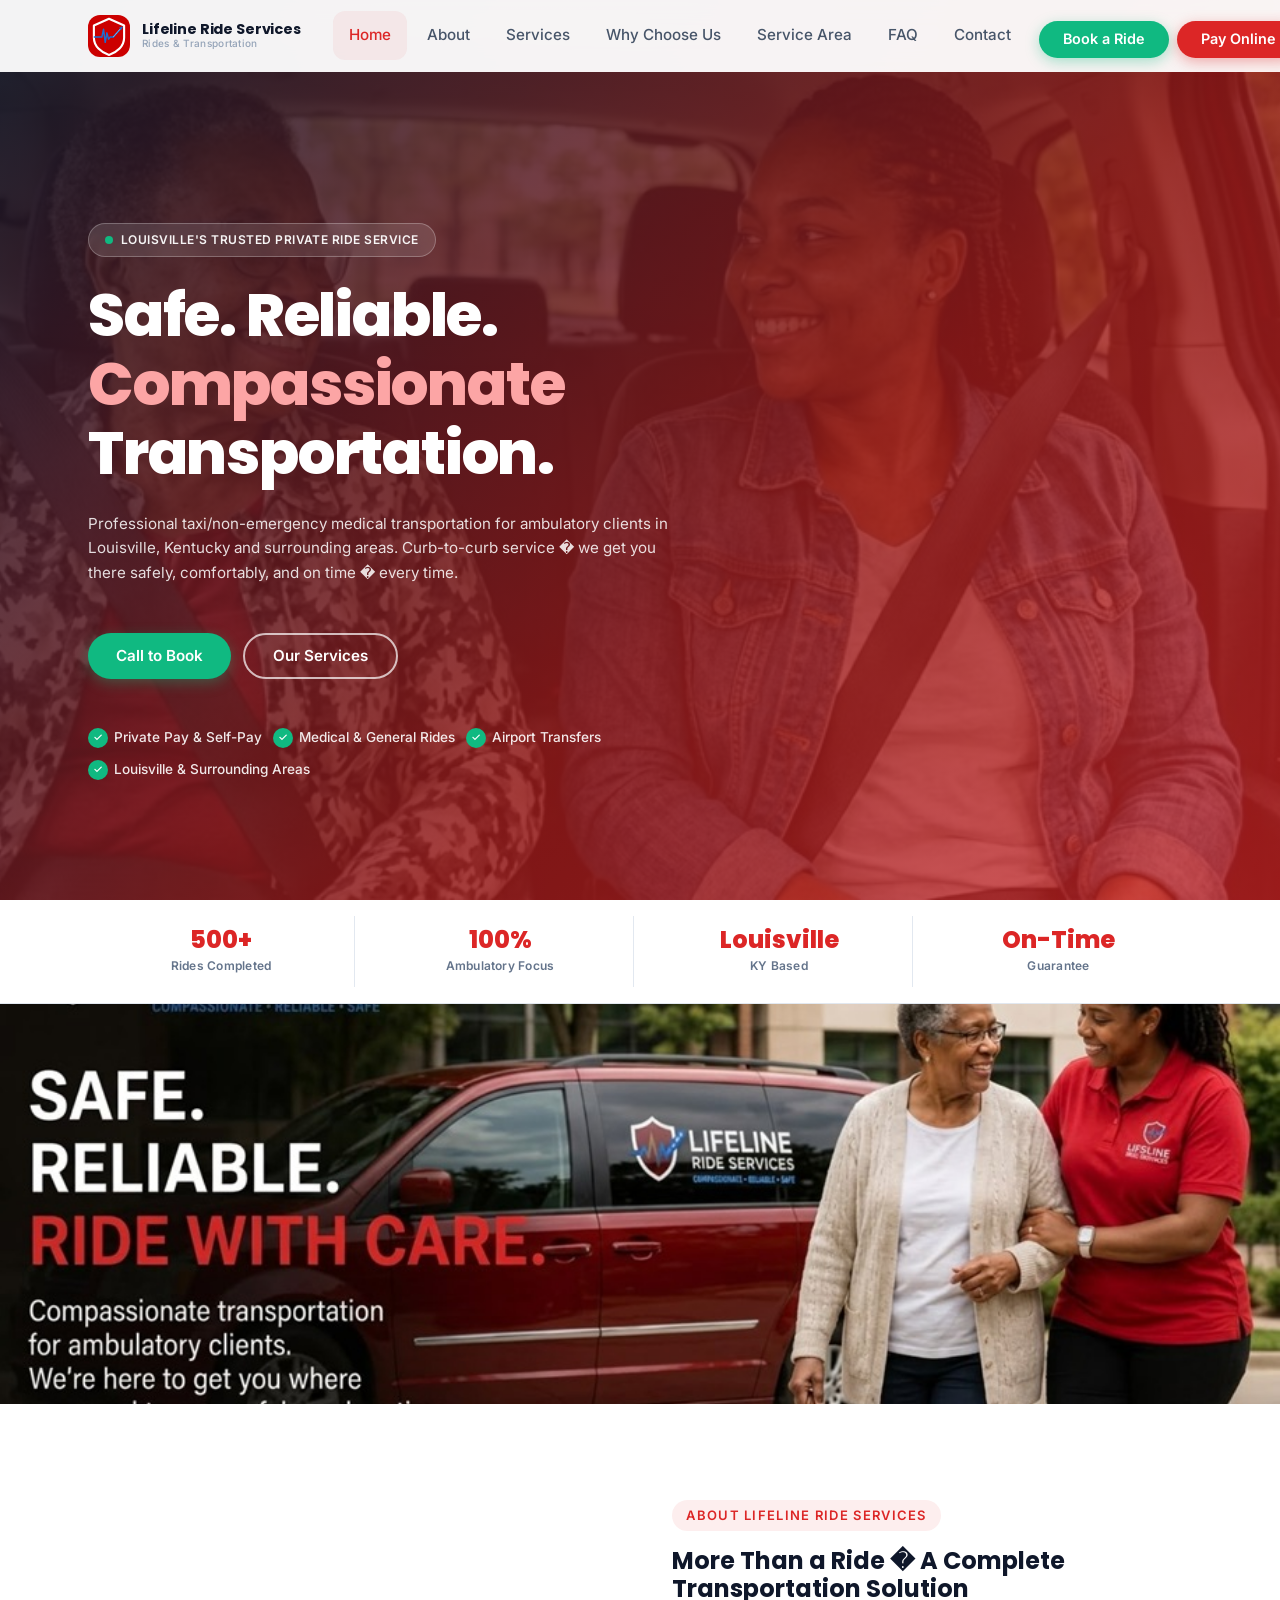
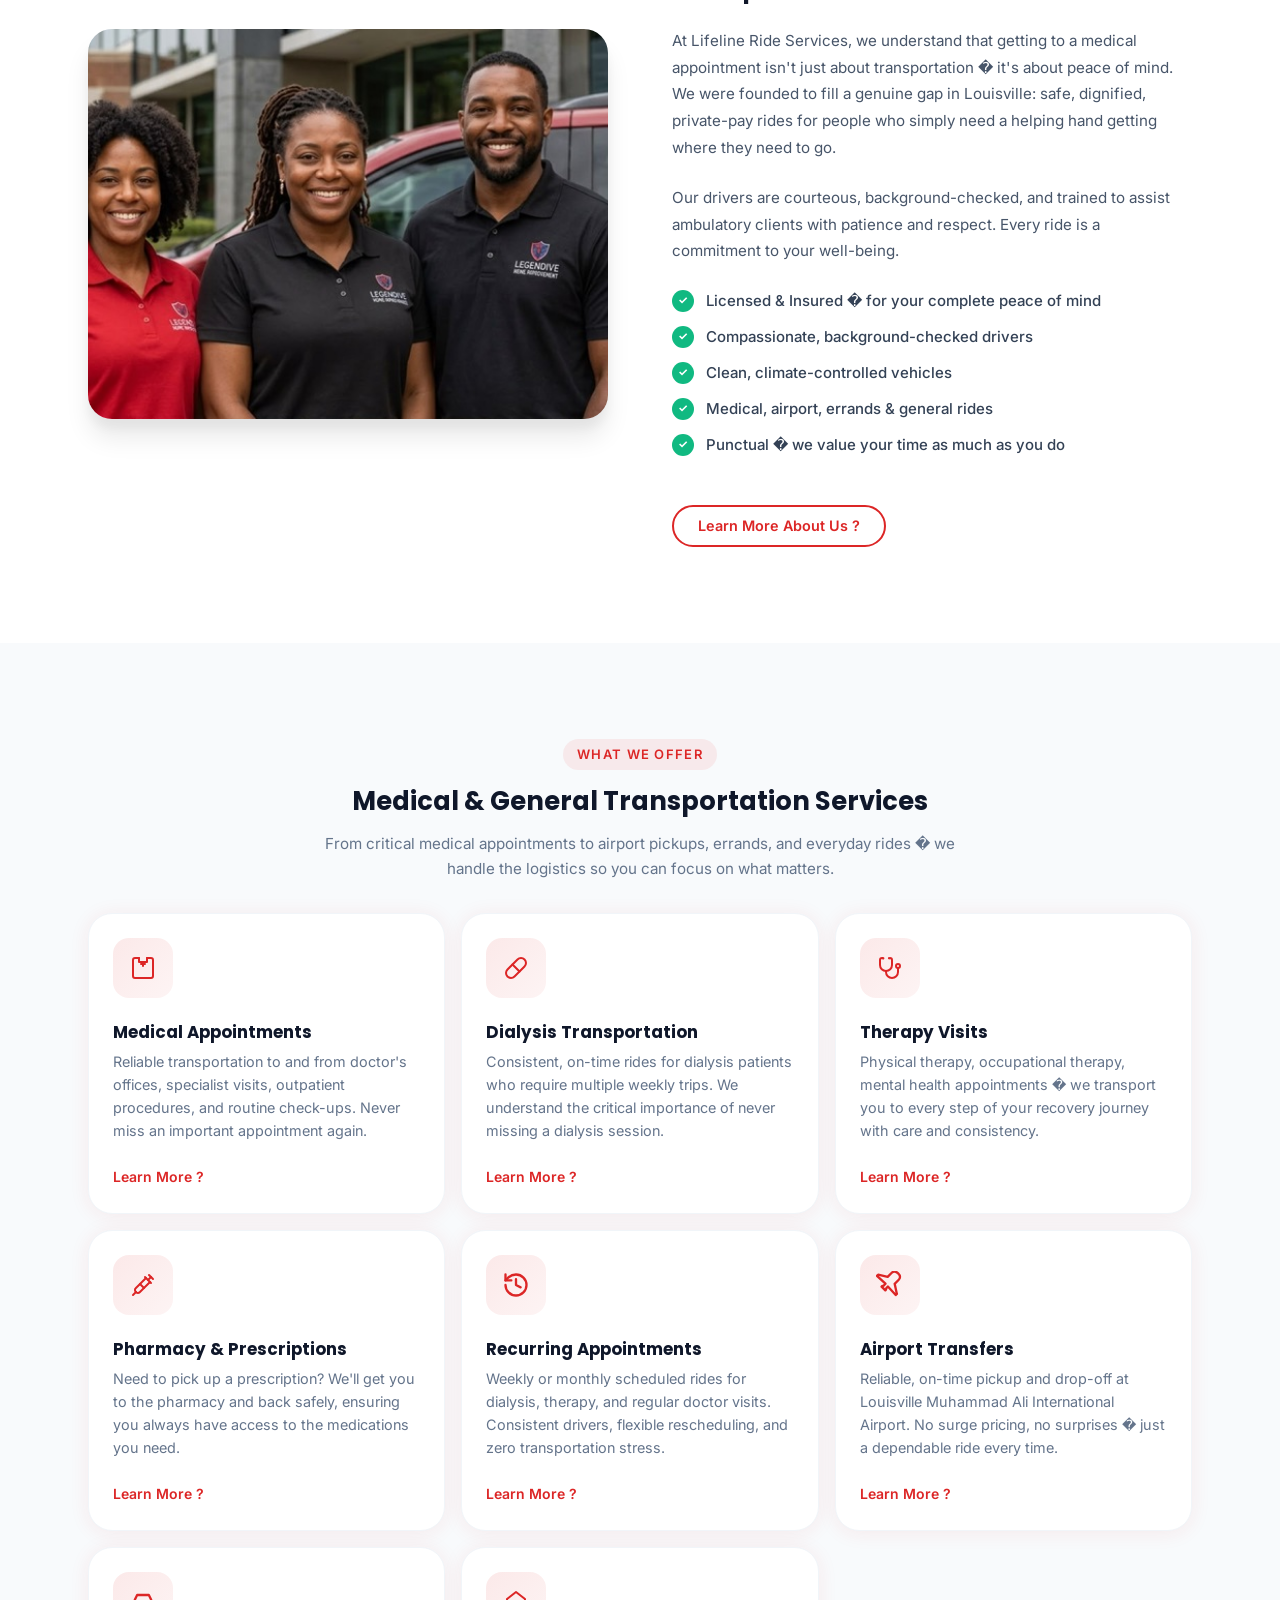
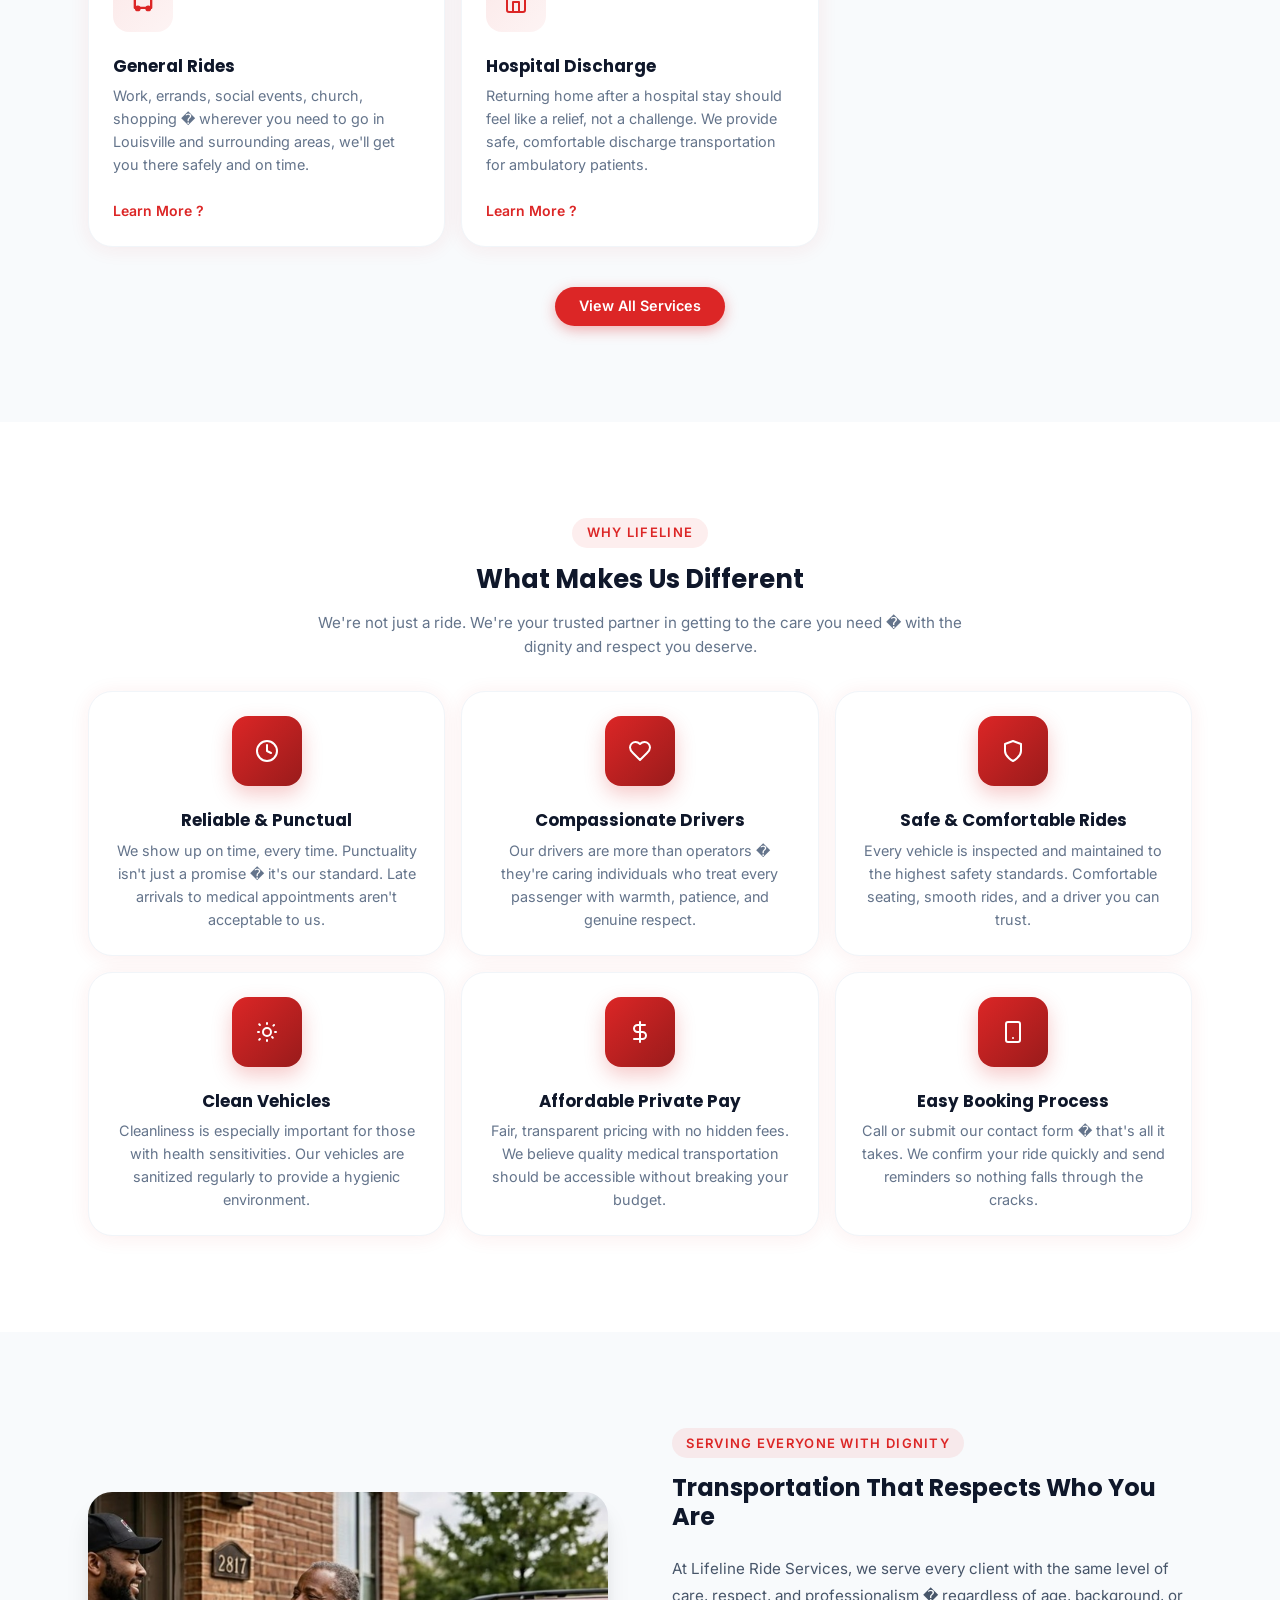
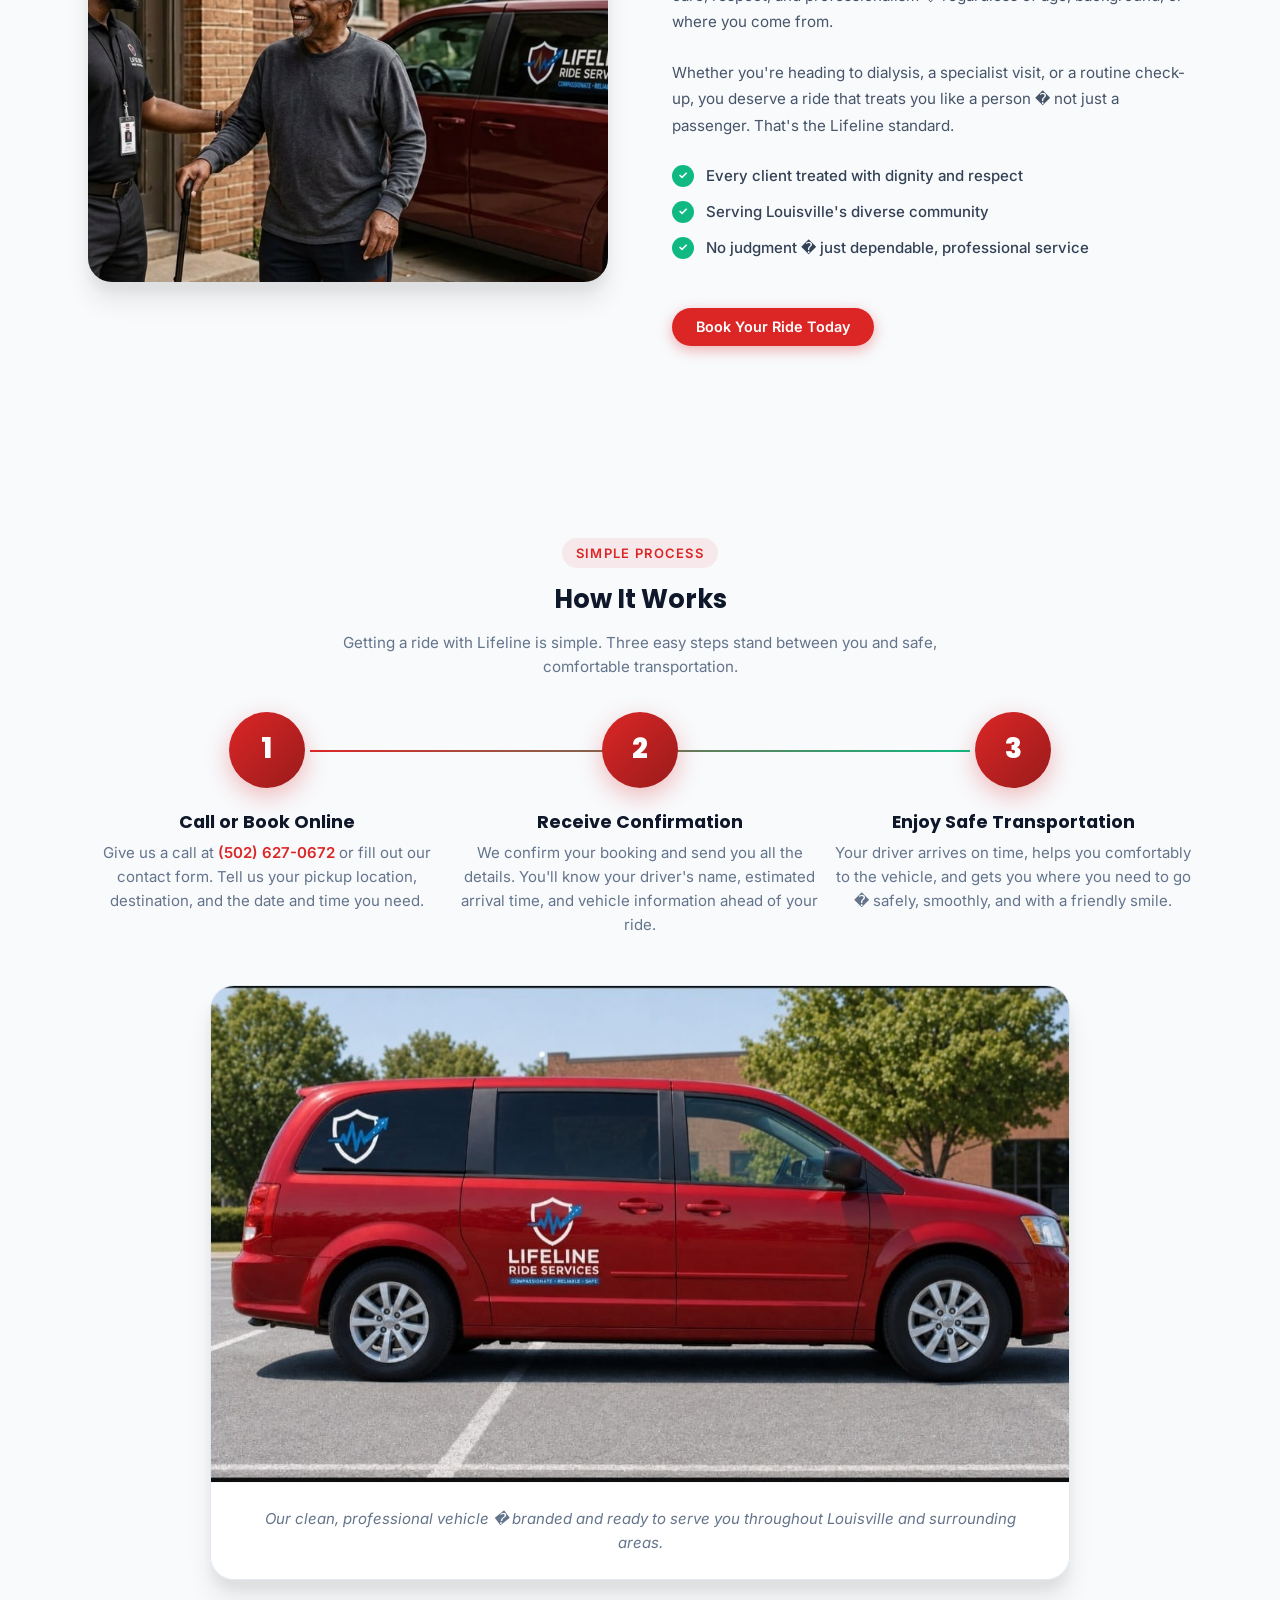
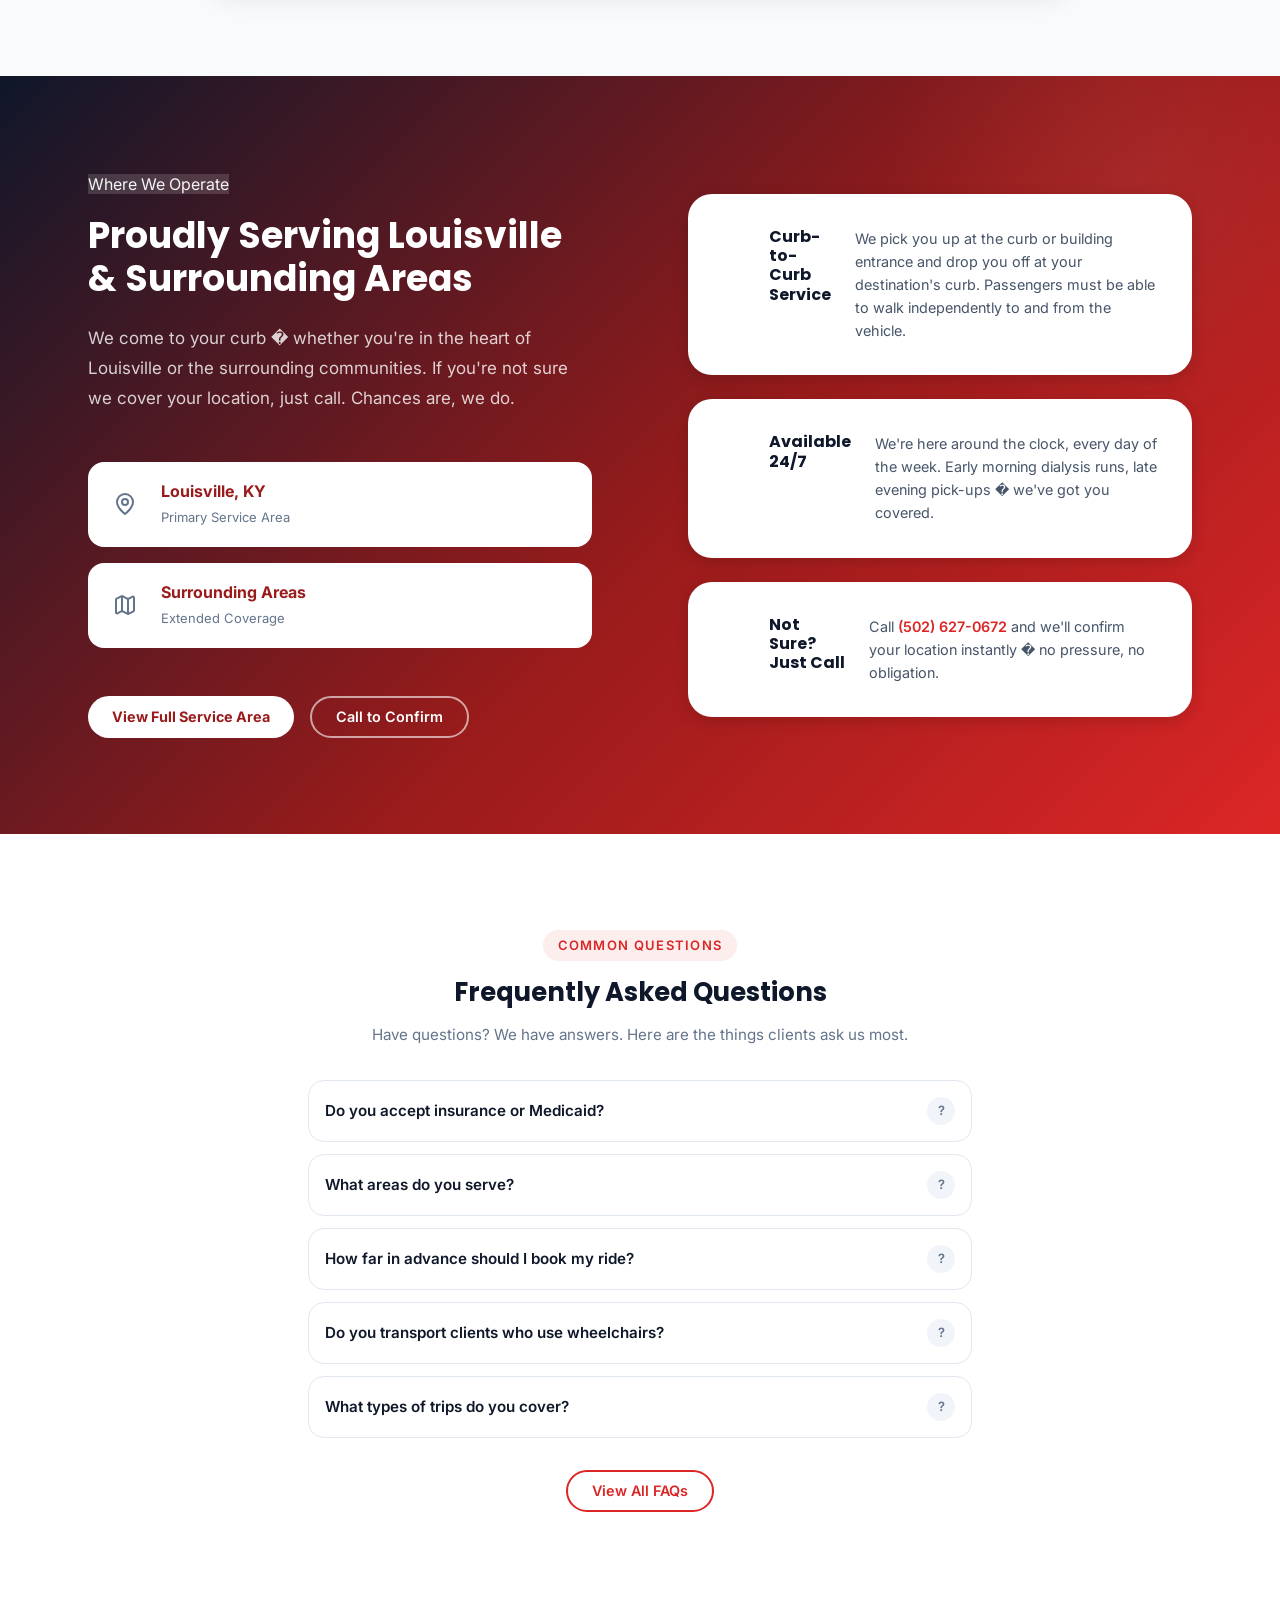
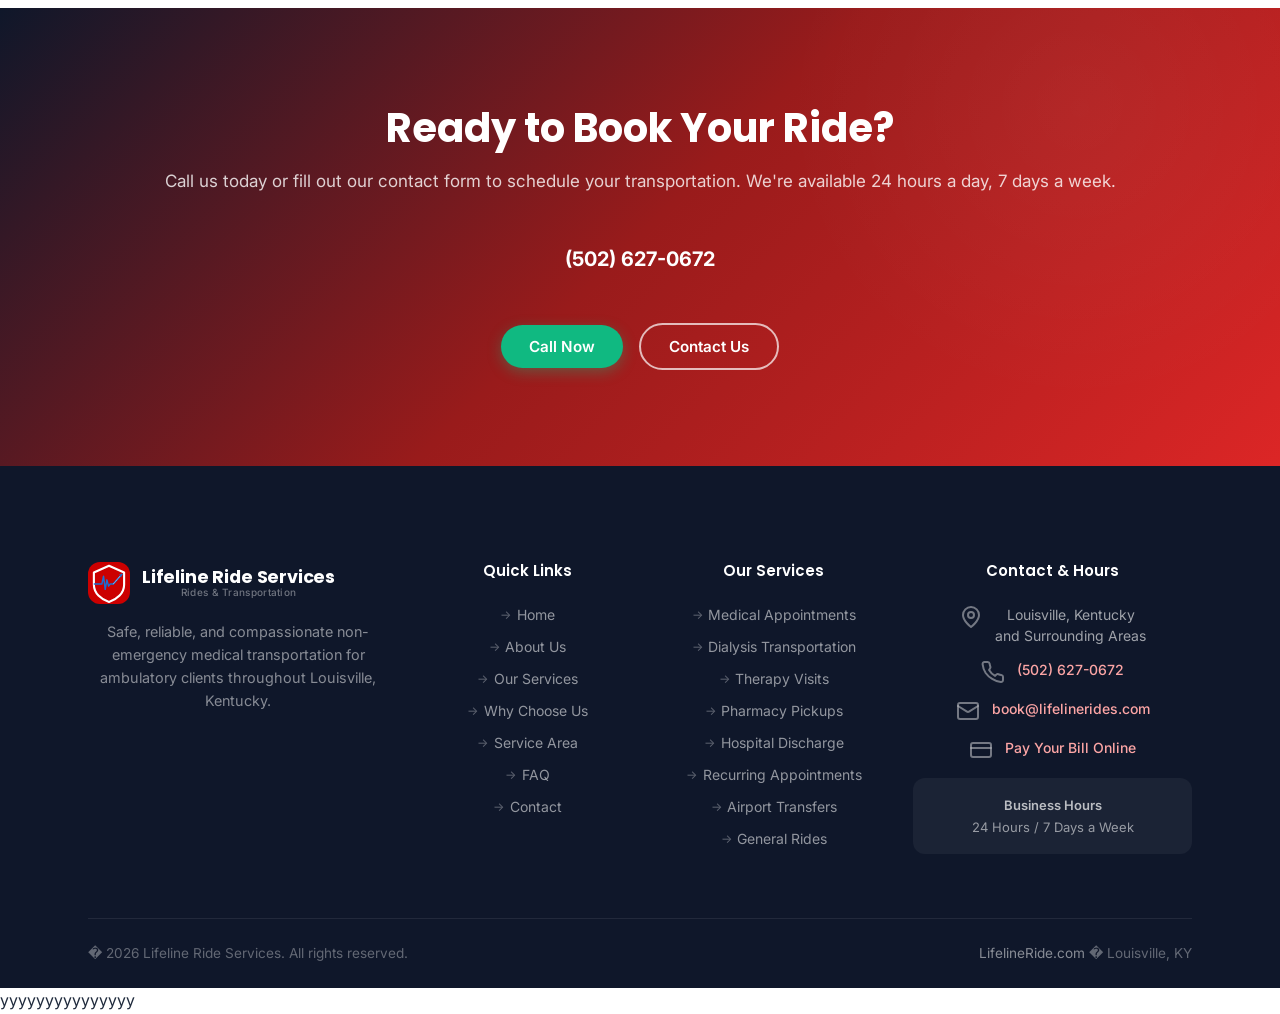
==== commit bf5aeb98: "Update payment link to GoDaddy paylink URL" ====
--- a/index.html
+++ b/index.html
@@ -96,7 +96,7 @@
                 <a href="contact.html" class="nav-link">Contact</a>
                 <div class="nav-cta">
                     <a href="contact.html" class="btn btn-green btn-sm">Book a Ride</a>
-                    <a href="https://pay.lifelinerides.com" class="btn btn-primary btn-sm" target="_blank"
+                    <a href="https://28e694de-63f9-4224-be8e-77f7c01dd406.paylinks.godaddy.com" class="btn btn-primary btn-sm" target="_blank"
                         rel="noopener">Pay Online</a>
                 </div>
             </nav>
@@ -800,7 +800,7 @@
                                 <rect x="2" y="5" width="20" height="14" rx="2" />
                                 <line x1="2" y1="10" x2="22" y2="10" />
                             </svg></span>
-                        <span><a href="https://pay.lifelinerides.com" target="_blank" rel="noopener">Pay Your Bill
+                        <span><a href="https://28e694de-63f9-4224-be8e-77f7c01dd406.paylinks.godaddy.com" target="_blank" rel="noopener">Pay Your Bill
                                 Online</a></span>
                     </div>
                     <div class="footer-hours">
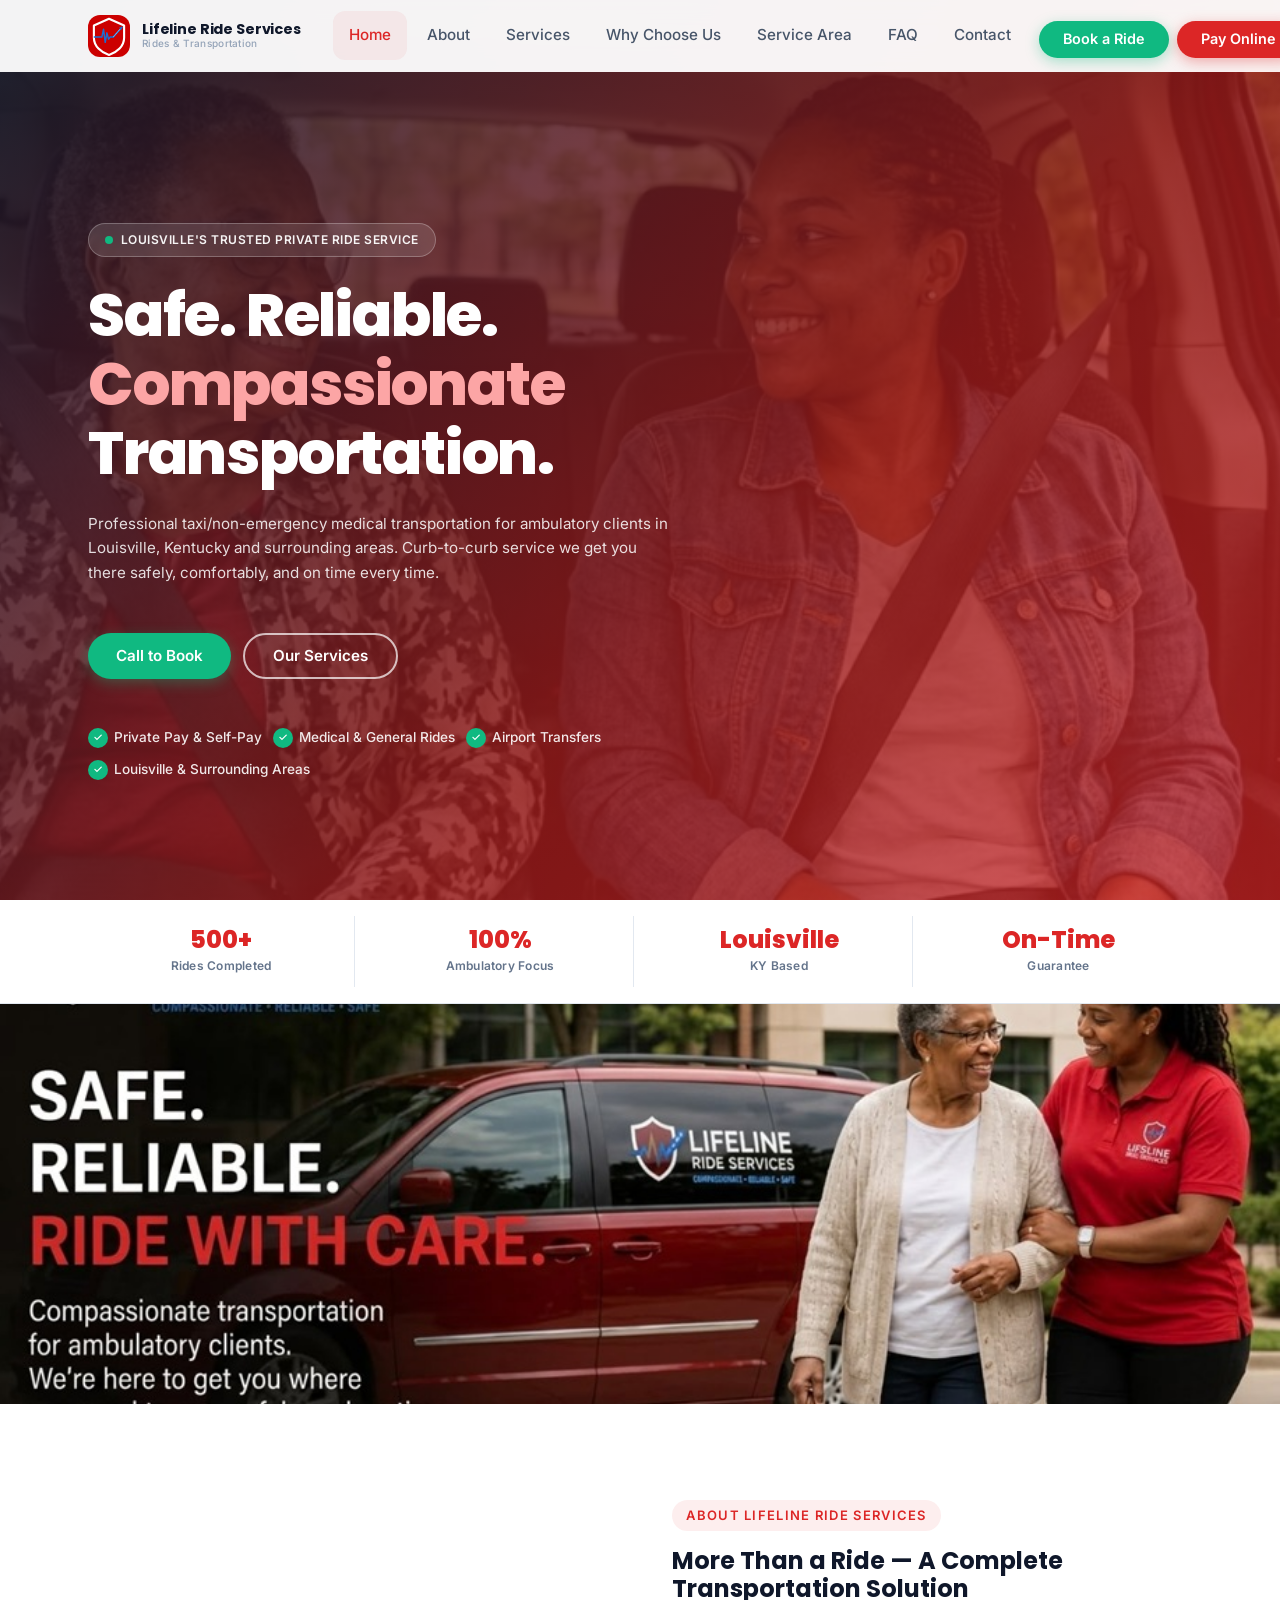
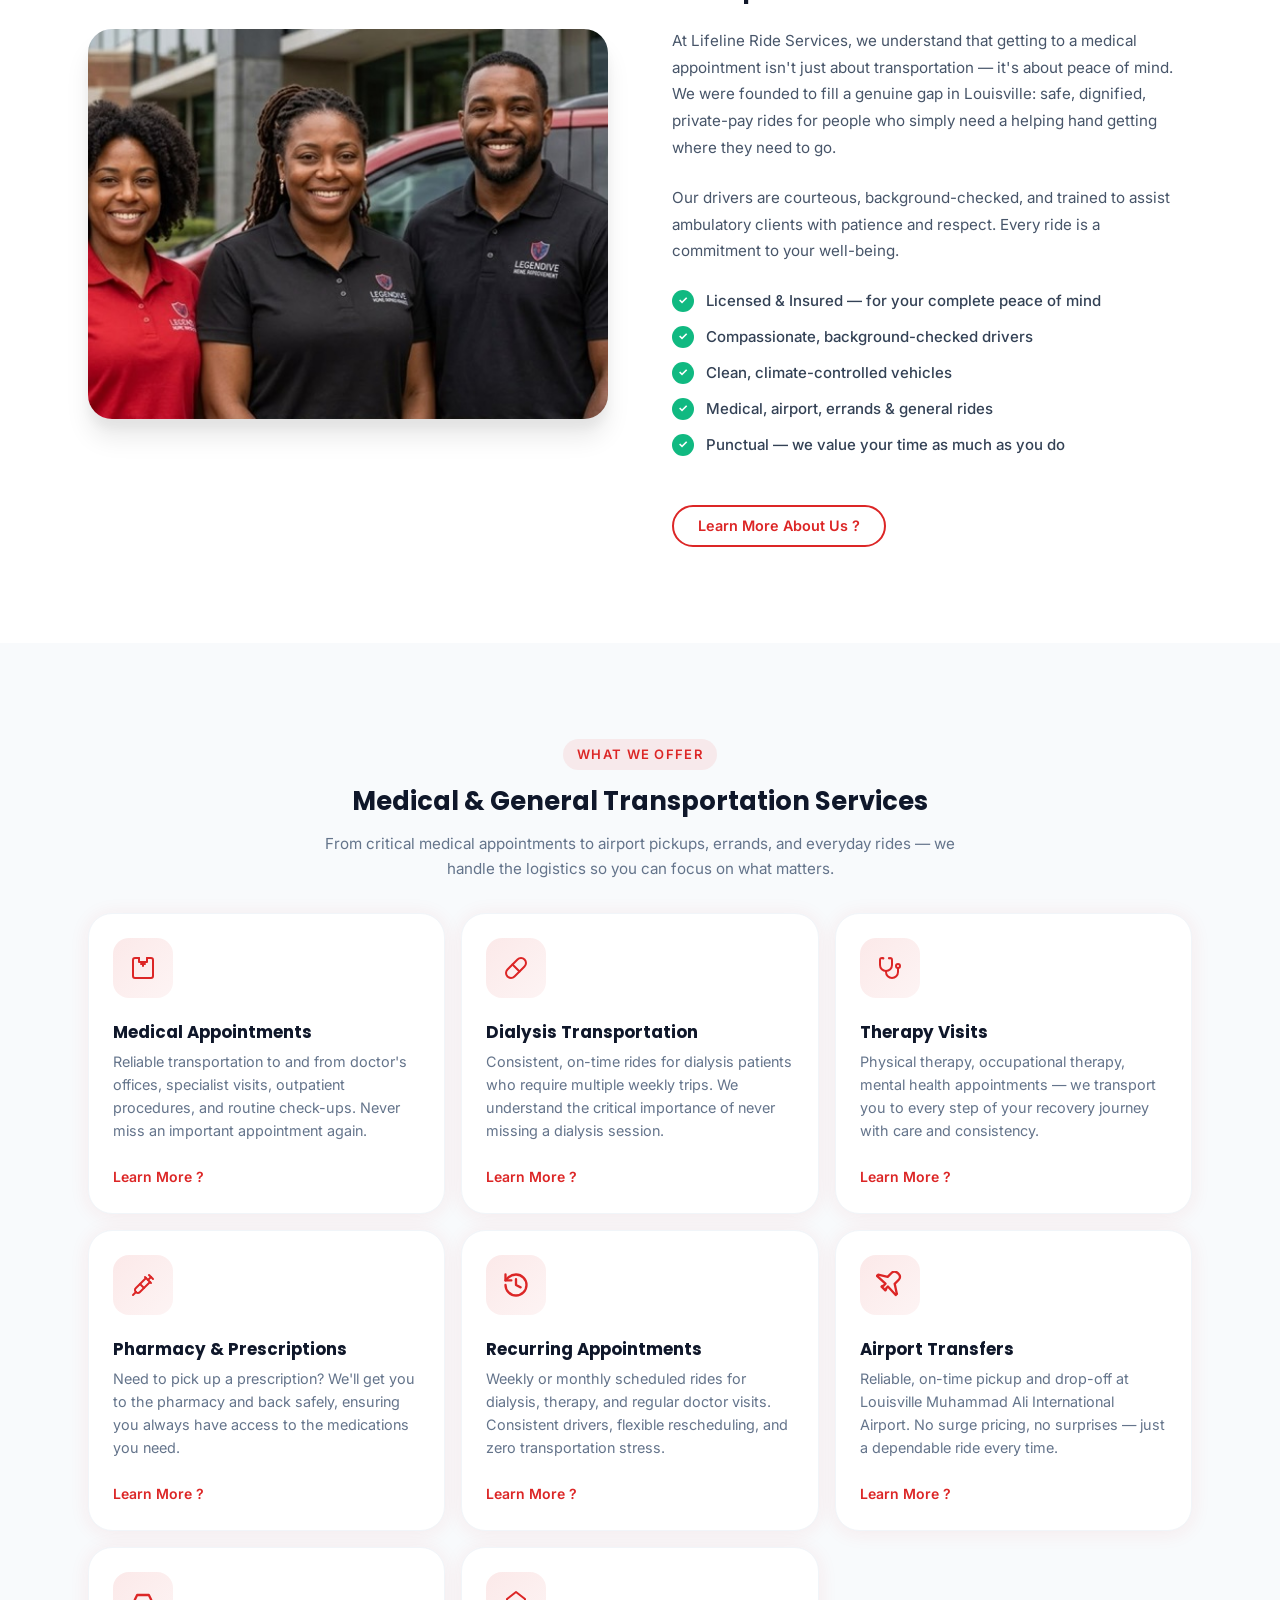
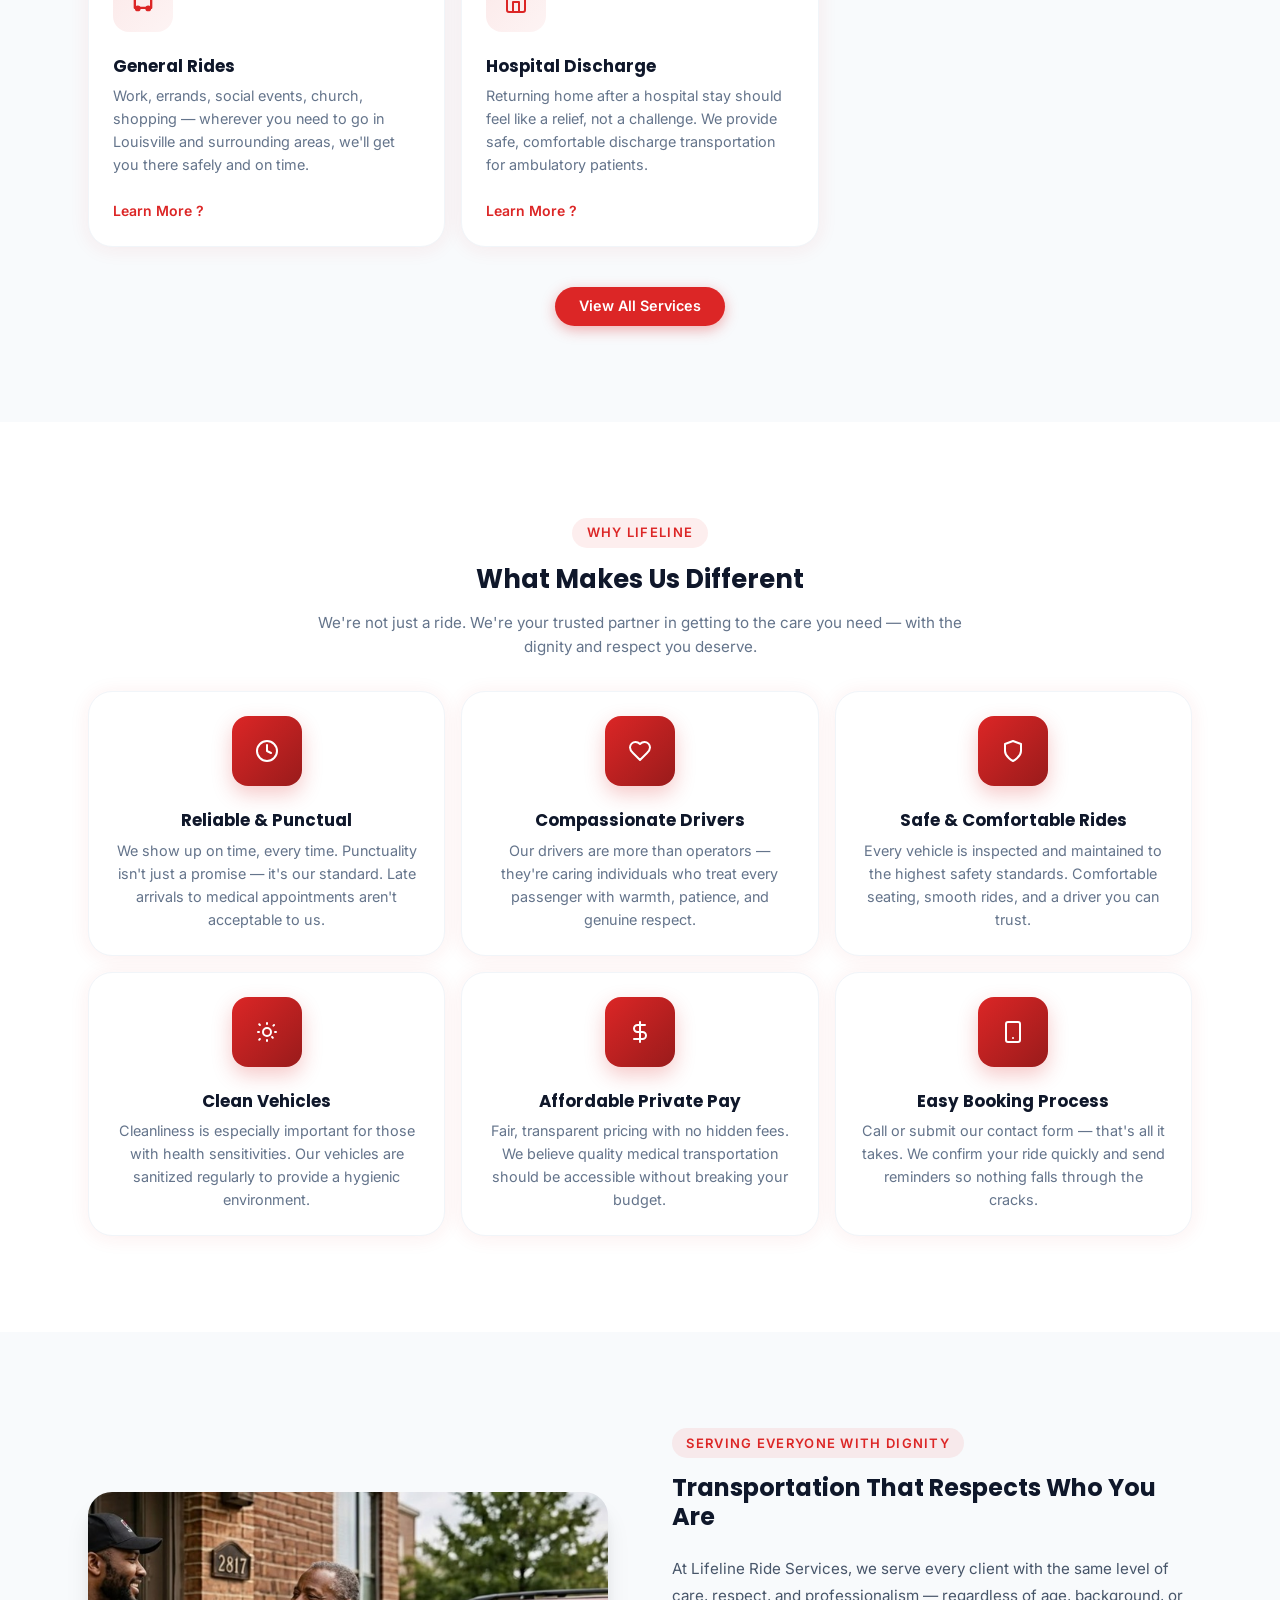
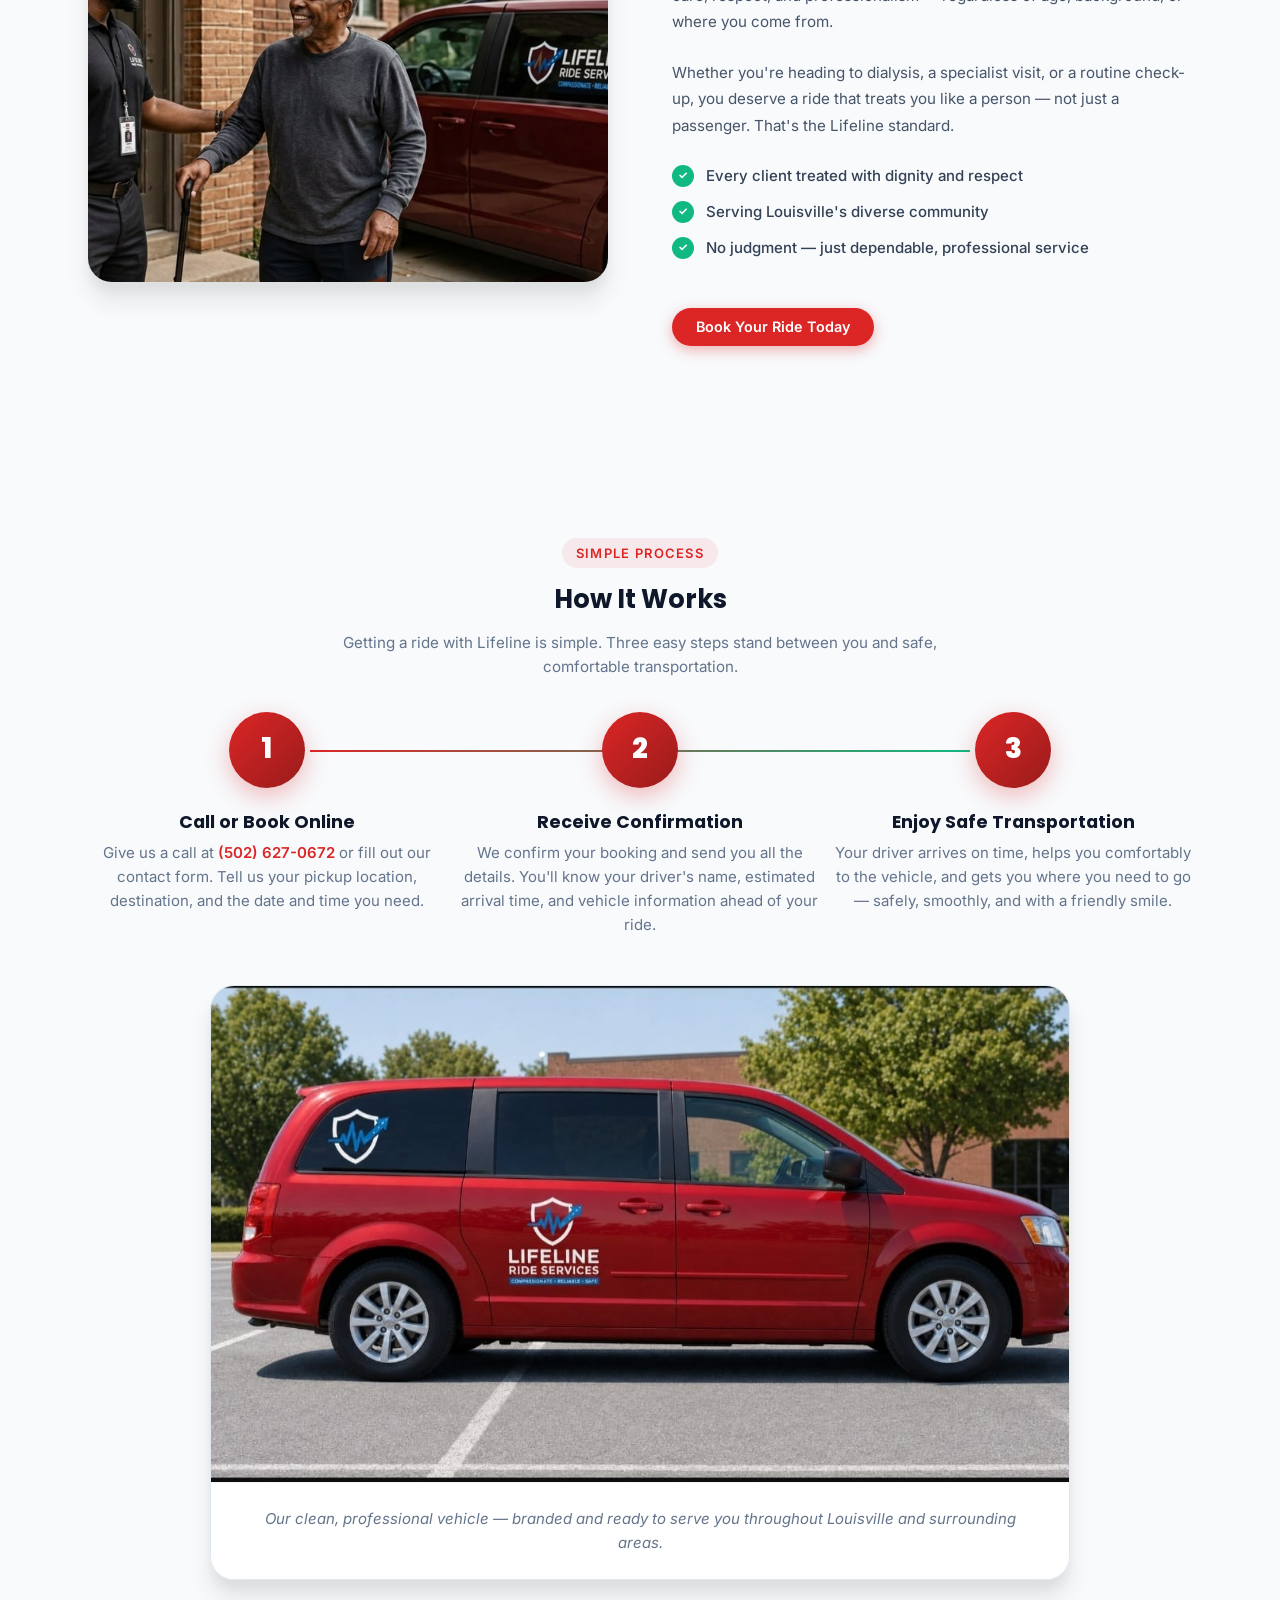
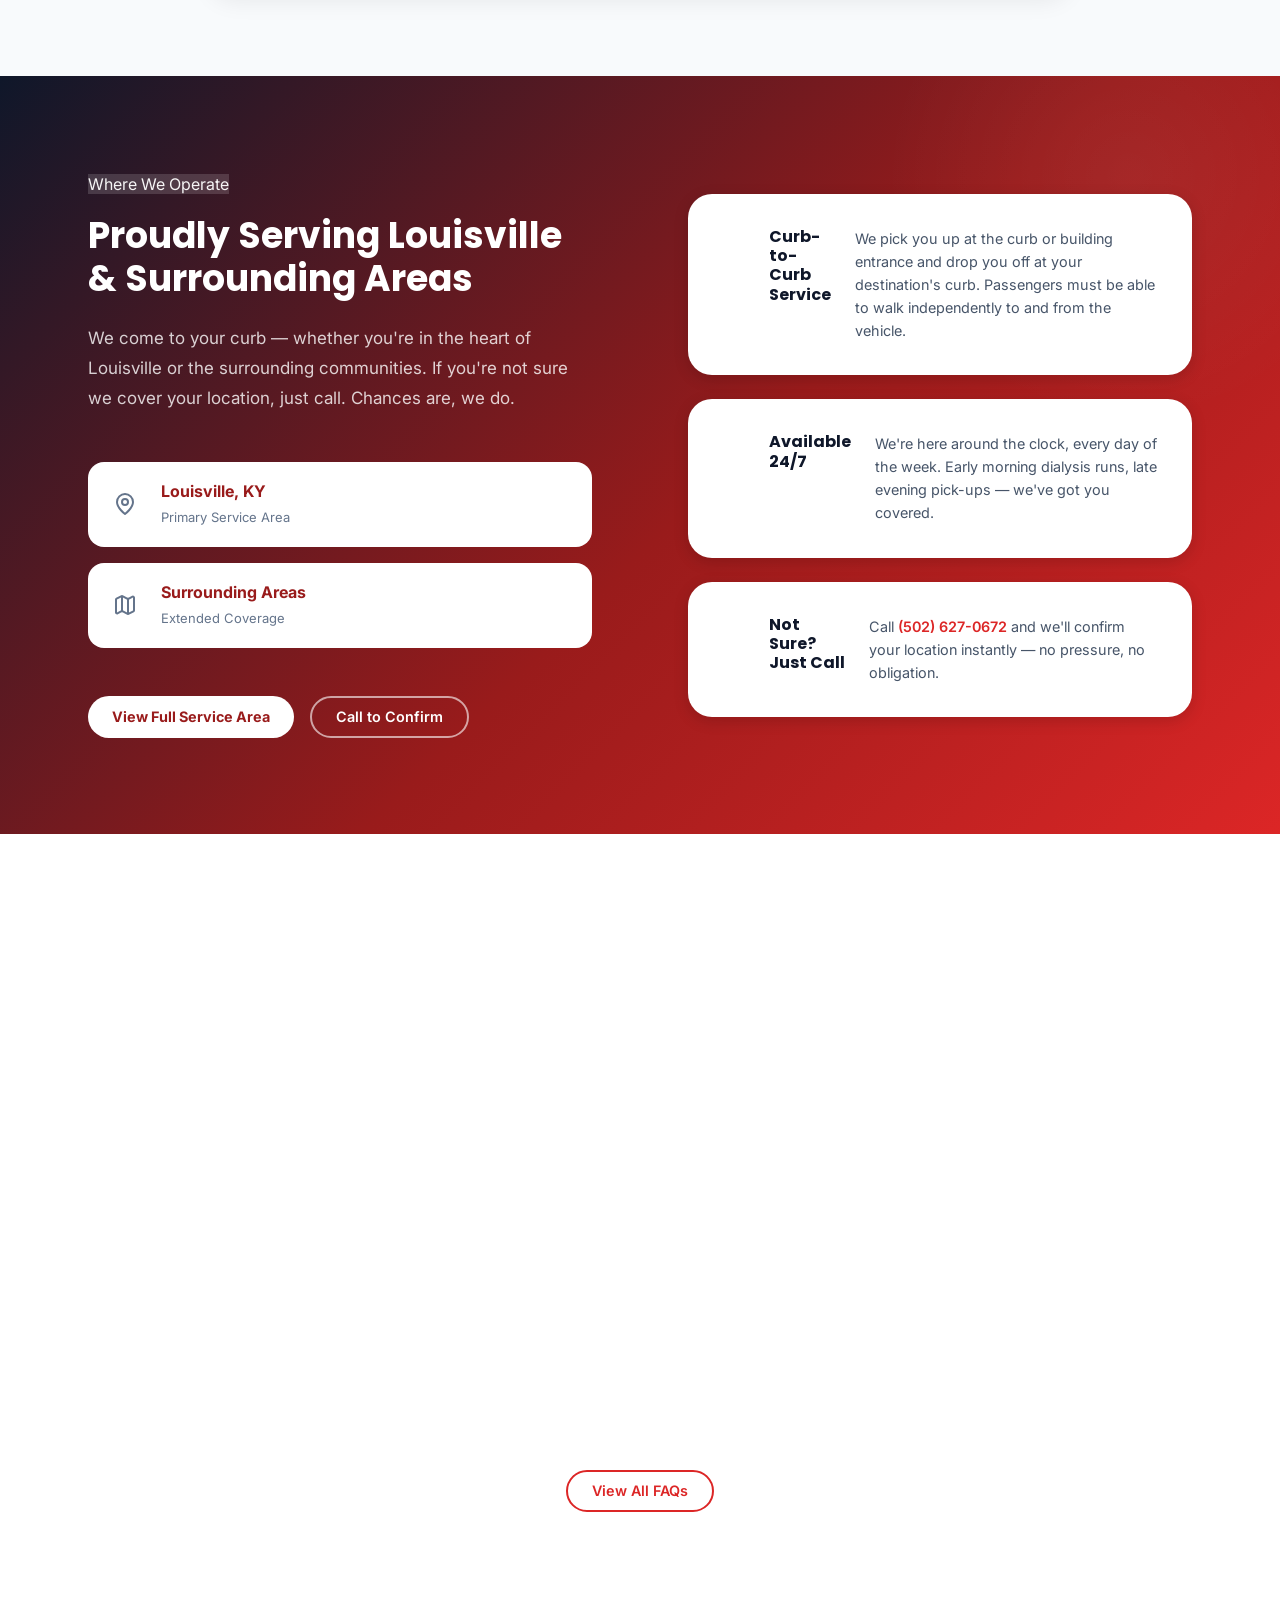
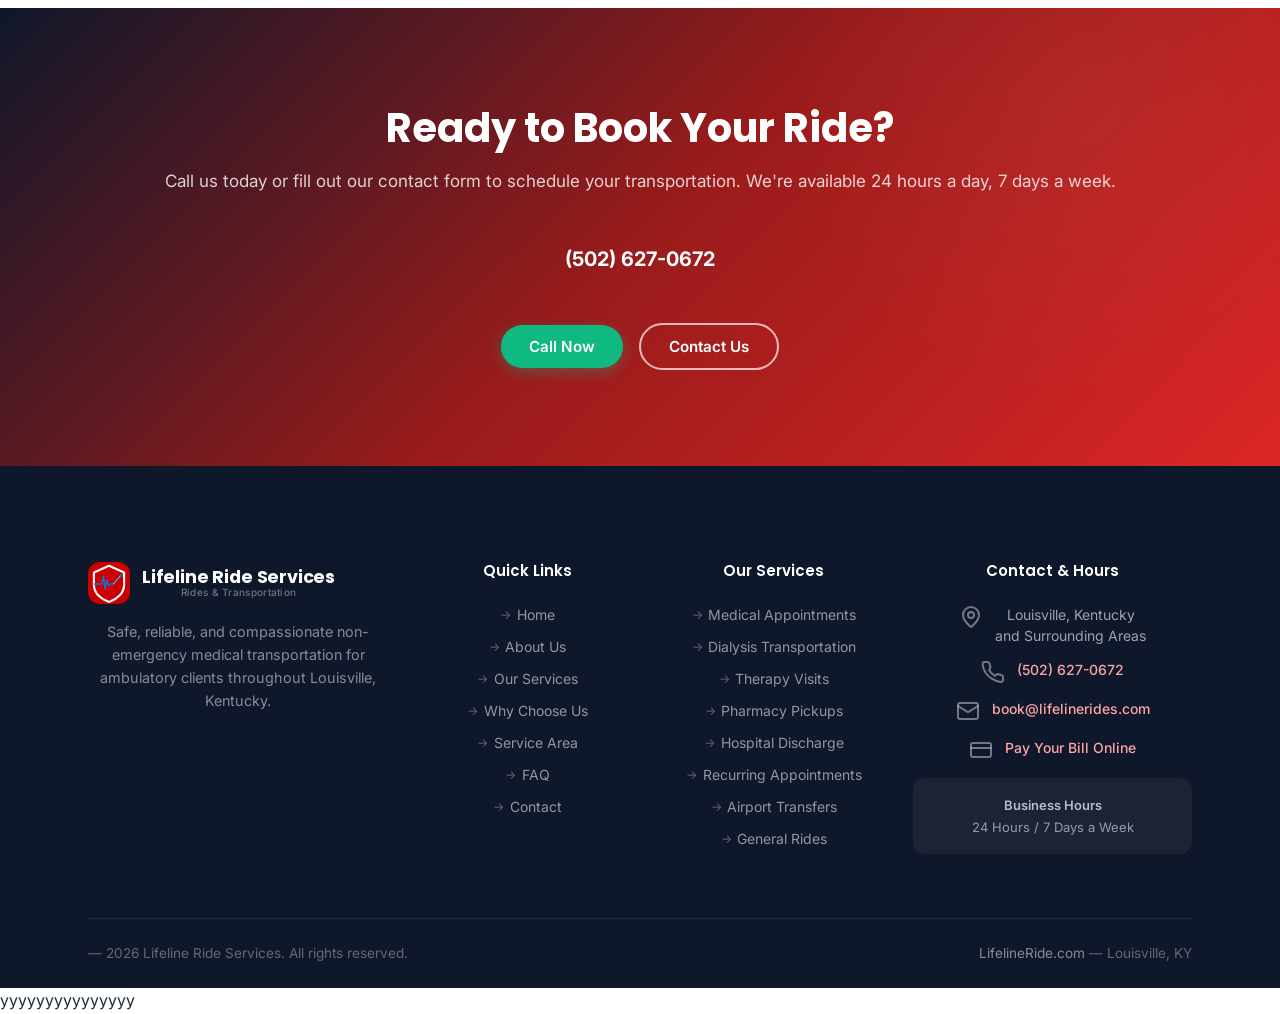
==== commit 83072bf8: "Fix all encoding errors - replace � with proper em dashes" ====
--- a/index.html
+++ b/index.html
@@ -1,4 +1,4 @@
-<!DOCTYPE html>
+﻿<!DOCTYPE html>
 <html lang="en">
 
 <head>
@@ -72,7 +72,7 @@
   ------------------------------------------ -->
     <header id="navbar" class="navbar" role="banner">
         <div class="container">
-            <a href="index.html" class="nav-logo" aria-label="Lifeline Ride Services � Home">
+            <a href="index.html" class="nav-logo" aria-label="Lifeline Ride Services — Home">
                 <div class="nav-logo-mark" aria-hidden="true"><img src="logo.svg"
                         alt="Lifeline Ride Services shield logo" width="42" height="42" /></div>
                 <div class="nav-logo-text">
@@ -96,8 +96,8 @@
                 <a href="contact.html" class="nav-link">Contact</a>
                 <div class="nav-cta">
                     <a href="contact.html" class="btn btn-green btn-sm">Book a Ride</a>
-                    <a href="https://28e694de-63f9-4224-be8e-77f7c01dd406.paylinks.godaddy.com" class="btn btn-primary btn-sm" target="_blank"
-                        rel="noopener">Pay Online</a>
+                    <a href="https://28e694de-63f9-4224-be8e-77f7c01dd406.paylinks.godaddy.com"
+                        class="btn btn-primary btn-sm" target="_blank" rel="noopener">Pay Online</a>
                 </div>
             </nav>
         </div>
@@ -107,7 +107,7 @@
        HERO SECTION
   ------------------------------------------ -->
     <main id="main-content">
-        <section class="hero" aria-label="Hero � Safe, Reliable, Compassionate Transportation">
+        <section class="hero" aria-label="Hero — Safe, Reliable, Compassionate Transportation">
             <img class="hero-bg-image" src="hero.jpg"
                 alt="Lifeline Ride Services professional team representing trusted transportation service in Louisville"
                 fetchpriority="high" />
@@ -122,8 +122,8 @@
                     </h1>
                     <p class="hero-subtitle">
                         Professional taxi/non-emergency medical transportation for ambulatory clients
-                        in Louisville, Kentucky and surrounding areas. Curb-to-curb service � we get you there safely,
-                        comfortably, and on time � every time.
+                        in Louisville, Kentucky and surrounding areas. Curb-to-curb service we get you there safely,
+                        comfortably, and on time every time.
                     </p>
 
                     <div class="hero-actions">
@@ -192,10 +192,10 @@
                     </div>
                     <div class="split-content fade-up">
                         <span class="eyebrow">About Lifeline Ride Services</span>
-                        <h2 id="about-heading">More Than a Ride � A Complete Transportation Solution</h2>
+                        <h2 id="about-heading">More Than a Ride — A Complete Transportation Solution</h2>
                         <p>
                             At Lifeline Ride Services, we understand that getting to a medical appointment isn't just
-                            about transportation � it's about peace of mind. We were founded to fill a genuine gap in
+                            about transportation — it's about peace of mind. We were founded to fill a genuine gap in
                             Louisville: safe, dignified, private-pay rides for people who simply need a helping hand
                             getting where they need to go.
                         </p>
@@ -204,11 +204,11 @@
                             patience and respect. Every ride is a commitment to your well-being.
                         </p>
                         <ul class="check-list" aria-label="Why clients trust us">
-                            <li>Licensed &amp; Insured � for your complete peace of mind</li>
+                            <li>Licensed &amp; Insured — for your complete peace of mind</li>
                             <li>Compassionate, background-checked drivers</li>
                             <li>Clean, climate-controlled vehicles</li>
                             <li>Medical, airport, errands &amp; general rides</li>
-                            <li>Punctual � we value your time as much as you do</li>
+                            <li>Punctual — we value your time as much as you do</li>
                         </ul>
                         <a href="about.html" class="btn btn-outline-primary">Learn More About Us ?</a>
                     </div>
@@ -224,7 +224,7 @@
                 <div class="section-header fade-up">
                     <span class="eyebrow">What We Offer</span>
                     <h2 id="services-heading">Medical &amp; General Transportation Services</h2>
-                    <p>From critical medical appointments to airport pickups, errands, and everyday rides � we handle
+                    <p>From critical medical appointments to airport pickups, errands, and everyday rides — we handle
                         the logistics so you can focus on what matters.</p>
                 </div>
 
@@ -266,7 +266,7 @@
                                 <circle cx="20" cy="10" r="2" />
                             </svg></div>
                         <h3>Therapy Visits</h3>
-                        <p>Physical therapy, occupational therapy, mental health appointments � we transport you to
+                        <p>Physical therapy, occupational therapy, mental health appointments — we transport you to
                             every step of your recovery journey with care and consistency.</p>
                         <a href="services.html#therapy" class="card-link">Learn More ?</a>
                     </article>
@@ -311,7 +311,7 @@
                             </svg></div>
                         <h3>Airport Transfers</h3>
                         <p>Reliable, on-time pickup and drop-off at Louisville Muhammad Ali International Airport. No
-                            surge pricing, no surprises � just a dependable ride every time.</p>
+                            surge pricing, no surprises — just a dependable ride every time.</p>
                         <a href="services.html#airport" class="card-link">Learn More ?</a>
                     </article>
 
@@ -324,7 +324,7 @@
                                 <circle cx="16.5" cy="17.5" r="1.5" />
                             </svg></div>
                         <h3>General Rides</h3>
-                        <p>Work, errands, social events, church, shopping � wherever you need to go in Louisville and
+                        <p>Work, errands, social events, church, shopping — wherever you need to go in Louisville and
                             surrounding areas, we'll get you there safely and on time.</p>
                         <a href="services.html#general" class="card-link">Learn More ?</a>
                     </article>
@@ -357,7 +357,7 @@
                 <div class="section-header fade-up">
                     <span class="eyebrow">Why Lifeline</span>
                     <h2 id="why-heading">What Makes Us Different</h2>
-                    <p>We're not just a ride. We're your trusted partner in getting to the care you need � with the
+                    <p>We're not just a ride. We're your trusted partner in getting to the care you need — with the
                         dignity and respect you deserve.</p>
                 </div>
 
@@ -370,7 +370,7 @@
                                 <polyline points="12 6 12 12 16 14" />
                             </svg></div>
                         <h3>Reliable &amp; Punctual</h3>
-                        <p>We show up on time, every time. Punctuality isn't just a promise � it's our standard. Late
+                        <p>We show up on time, every time. Punctuality isn't just a promise — it's our standard. Late
                             arrivals to medical appointments aren't acceptable to us.</p>
                     </div>
 
@@ -382,7 +382,7 @@
                                     d="M19 14c1.49-1.46 3-3.21 3-5.5A5.5 5.5 0 0 0 16.5 3c-1.76 0-3 .5-4.5 2-1.5-1.5-2.74-2-4.5-2A5.5 5.5 0 0 0 2 8.5c0 2.3 1.5 4.05 3 5.5l7 7Z" />
                             </svg></div>
                         <h3>Compassionate Drivers</h3>
-                        <p>Our drivers are more than operators � they're caring individuals who treat every passenger
+                        <p>Our drivers are more than operators — they're caring individuals who treat every passenger
                             with warmth, patience, and genuine respect.</p>
                     </div>
 
@@ -430,7 +430,7 @@
                                 <path d="M12 18h.01" />
                             </svg></div>
                         <h3>Easy Booking Process</h3>
-                        <p>Call or submit our contact form � that's all it takes. We confirm your ride quickly and send
+                        <p>Call or submit our contact form — that's all it takes. We confirm your ride quickly and send
                             reminders so nothing falls through the cracks.</p>
                     </div>
                 </div>
@@ -438,7 +438,7 @@
         </section>
 
         <!-- ------------------------------------------
-       COMMUNITY FEATURE � STRONG BLACK MAN
+       COMMUNITY FEATURE — STRONG BLACK MAN
   ------------------------------------------ -->
         <section class="section bg-gray" aria-labelledby="community-heading">
             <div class="container">
@@ -453,16 +453,16 @@
                         <h2 id="community-heading">Transportation That Respects Who You Are</h2>
                         <p>
                             At Lifeline Ride Services, we serve every client with the same level of care, respect, and
-                            professionalism � regardless of age, background, or where you come from.
+                            professionalism — regardless of age, background, or where you come from.
                         </p>
                         <p>
                             Whether you're heading to dialysis, a specialist visit, or a routine check-up, you deserve
-                            a ride that treats you like a person � not just a passenger. That's the Lifeline standard.
+                            a ride that treats you like a person — not just a passenger. That's the Lifeline standard.
                         </p>
                         <ul class="check-list">
                             <li>Every client treated with dignity and respect</li>
                             <li>Serving Louisville's diverse community</li>
-                            <li>No judgment � just dependable, professional service</li>
+                            <li>No judgment — just dependable, professional service</li>
                         </ul>
                         <a href="contact.html" class="btn btn-primary">Book Your Ride Today</a>
                     </div>
@@ -502,16 +502,16 @@
                         <div class="step-number" aria-hidden="true">3</div>
                         <h3>Enjoy Safe Transportation</h3>
                         <p>Your driver arrives on time, helps you comfortably to the vehicle, and gets you where you
-                            need to go � safely, smoothly, and with a friendly smile.</p>
+                            need to go — safely, smoothly, and with a friendly smile.</p>
                     </div>
                 </div>
 
                 <!-- Van Photo -->
                 <div class="van-showcase fade-up" style="margin-top: 3rem;">
                     <img src="van.jpg"
-                        alt="Lifeline Ride Services branded red minivan � clean, professional, and ready to serve Louisville, KY"
+                        alt="Lifeline Ride Services branded red minivan — clean, professional, and ready to serve Louisville, KY"
                         loading="lazy" />
-                    <p class="van-caption">Our clean, professional vehicle � branded and ready to serve you throughout
+                    <p class="van-caption">Our clean, professional vehicle — branded and ready to serve you throughout
                         Louisville and surrounding areas.</p>
                 </div>
             </div>
@@ -525,7 +525,7 @@
                     <div class="service-area-left">
                         <span class="eyebrow eyebrow--white">Where We Operate</span>
                         <h2 id="area-heading">Proudly Serving Louisville &amp; Surrounding Areas</h2>
-                        <p>We come to your curb � whether you're in the heart of Louisville or the surrounding
+                        <p>We come to your curb — whether you're in the heart of Louisville or the surrounding
                             communities. If you're not sure we cover your location, just call. Chances are, we do.</p>
                         <div class="service-area-badges">
                             <div class="area-badge">
@@ -580,7 +580,7 @@
                                 </svg></div>
                             <h3>Available 24/7</h3>
                             <p>We're here around the clock, every day of the week. Early morning dialysis runs, late
-                                evening pick-ups � we've got you covered.</p>
+                                evening pick-ups — we've got you covered.</p>
                         </div>
                         <div class="service-area-card">
                             <div class="service-area-card-icon"><svg xmlns="http://www.w3.org/2000/svg" width="24"
@@ -592,7 +592,7 @@
                             <h3>Not Sure? Just Call</h3>
                             <p>Call <a href="tel:+15026270672" style="color:var(--color-primary);font-weight:600;">(502)
                                     627-0672</a>
-                                and we'll confirm your location instantly � no pressure, no obligation.</p>
+                                and we'll confirm your location instantly — no pressure, no obligation.</p>
                         </div>
                     </div>
                 </div>
@@ -647,7 +647,7 @@
                         </button>
                         <div class="faq-answer" id="faq3" role="region">
                             <div class="faq-answer-inner">
-                                <p>We recommend booking at least <strong>24�48 hours in advance</strong> to guarantee
+                                <p>We recommend booking at least <strong>24—48 hours in advance</strong> to guarantee
                                     availability. For recurring trips like dialysis, we encourage scheduling on an
                                     ongoing basis so your slot is always reserved. We do our best to accommodate
                                     last-minute requests, but availability cannot always be guaranteed for same-day
@@ -664,7 +664,7 @@
                         <div class="faq-answer" id="faq4" role="region">
                             <div class="faq-answer-inner">
                                 <p>At this time, Lifeline Ride Services serves <strong>ambulatory clients only</strong>
-                                    � passengers who can walk independently to and from the vehicle, with or without
+                                    — passengers who can walk independently to and from the vehicle, with or without
                                     assistive devices such as a cane or walker. We do not currently offer wheelchair
                                     transportation. If you require wheelchair-accessible transport, we recommend
                                     contacting other specialized providers in the Louisville area.</p>
@@ -683,7 +683,7 @@
                                     dialysis, physical therapy, specialist visits, hospital discharge, pharmacy pickups,
                                     dialysis, physical therapy, specialist visits, hospital discharge, and pharmacy
                                     pickups. If you're unsure whether your trip qualifies,
-                                    just ask � we're happy to help find a solution.</p>
+                                    just ask — we're happy to help find a solution.</p>
                             </div>
                         </div>
                     </div>
@@ -800,7 +800,8 @@
                                 <rect x="2" y="5" width="20" height="14" rx="2" />
                                 <line x1="2" y1="10" x2="22" y2="10" />
                             </svg></span>
-                        <span><a href="https://28e694de-63f9-4224-be8e-77f7c01dd406.paylinks.godaddy.com" target="_blank" rel="noopener">Pay Your Bill
+                        <span><a href="https://28e694de-63f9-4224-be8e-77f7c01dd406.paylinks.godaddy.com"
+                                target="_blank" rel="noopener">Pay Your Bill
                                 Online</a></span>
                     </div>
                     <div class="footer-hours">
@@ -811,14 +812,14 @@
             </div>
 
             <div class="footer-bottom">
-                <span>� 2026 Lifeline Ride Services. All rights reserved.</span>
-                <span><a href="https://lifelinerides.com">LifelineRide.com</a> � Louisville, KY</span>
+                <span>— 2026 Lifeline Ride Services. All rights reserved.</span>
+                <span><a href="https://lifelinerides.com">LifelineRide.com</a> — Louisville, KY</span>
             </div>
         </div>
     </footer>
 
     <!-- Back to Top -->
-    <button class="back-to-top" id="backToTop" aria-label="Back to top">?</button>
+    <button class="back-to-top" id="backToTop" aria-label="Back to top">↑</button>
     yyyyyyyyyyyyyyy
     <script src="js/main.js"></script>
 </body>
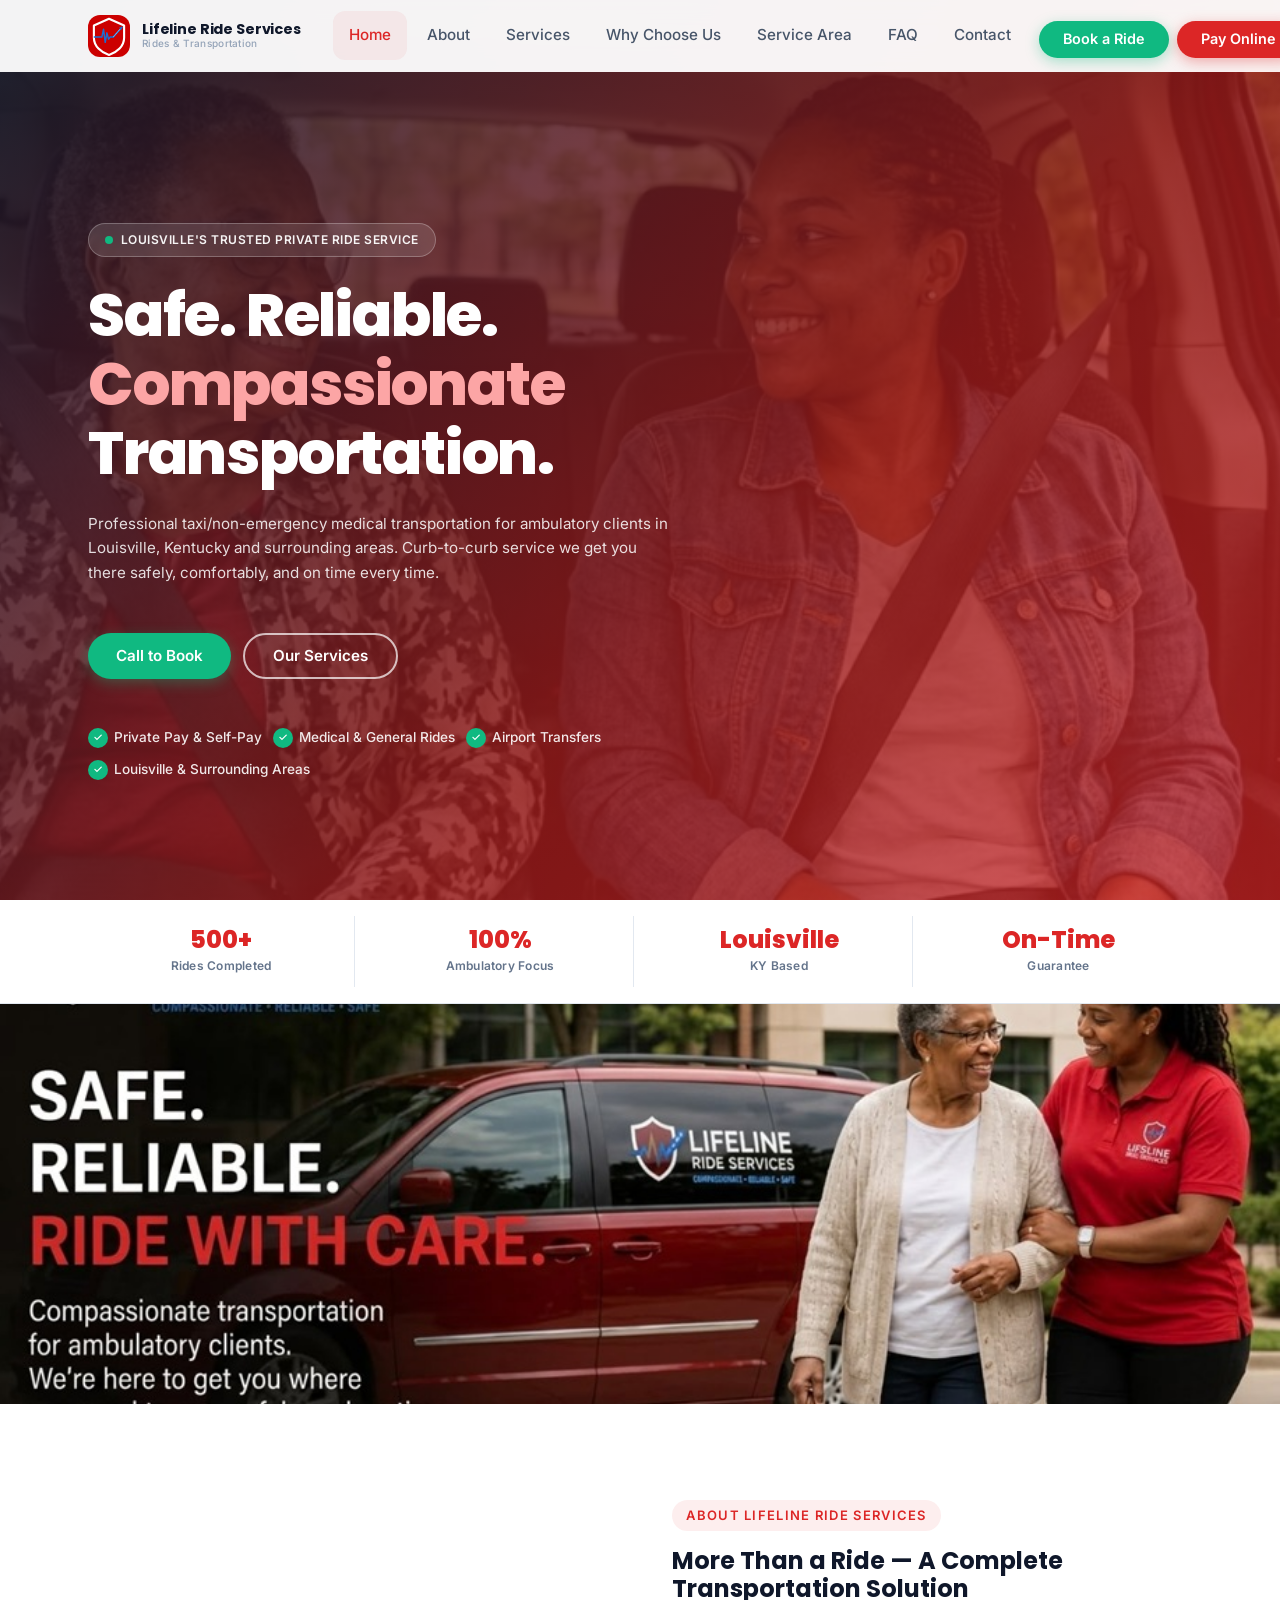
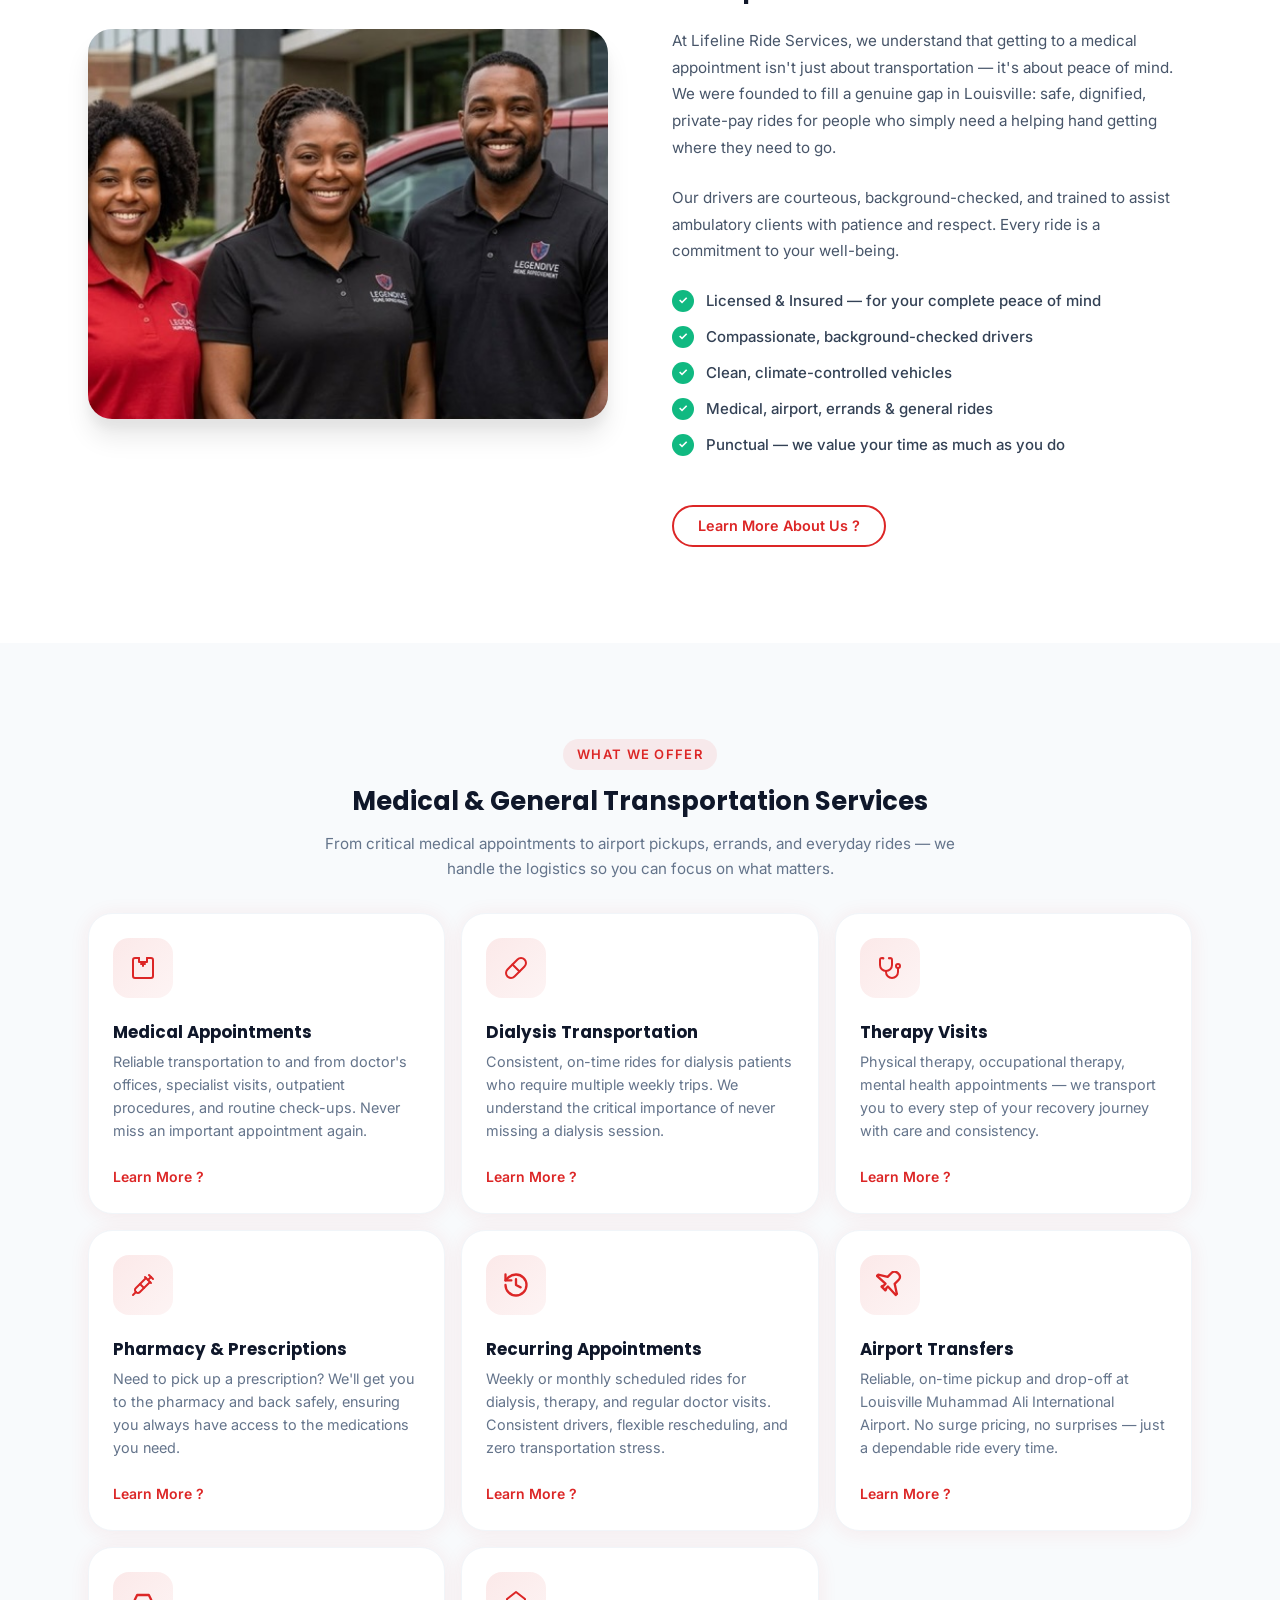
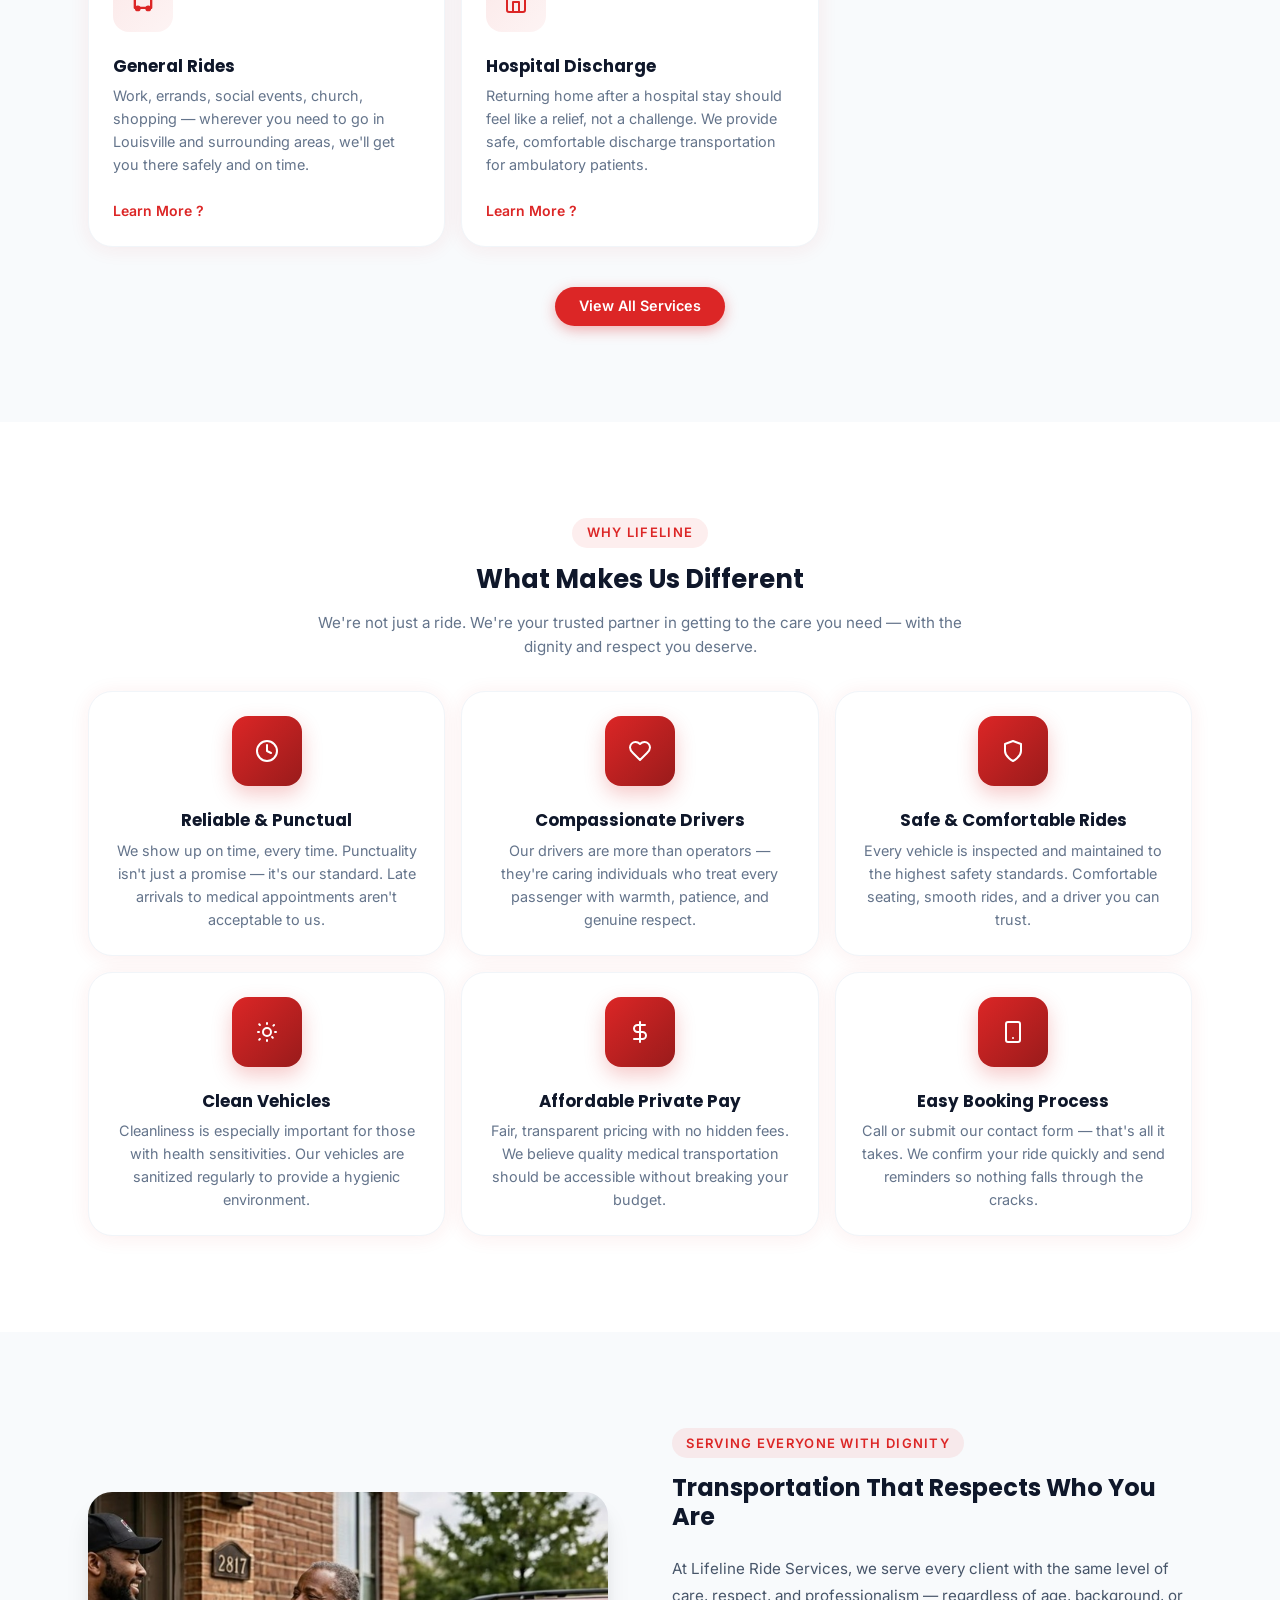
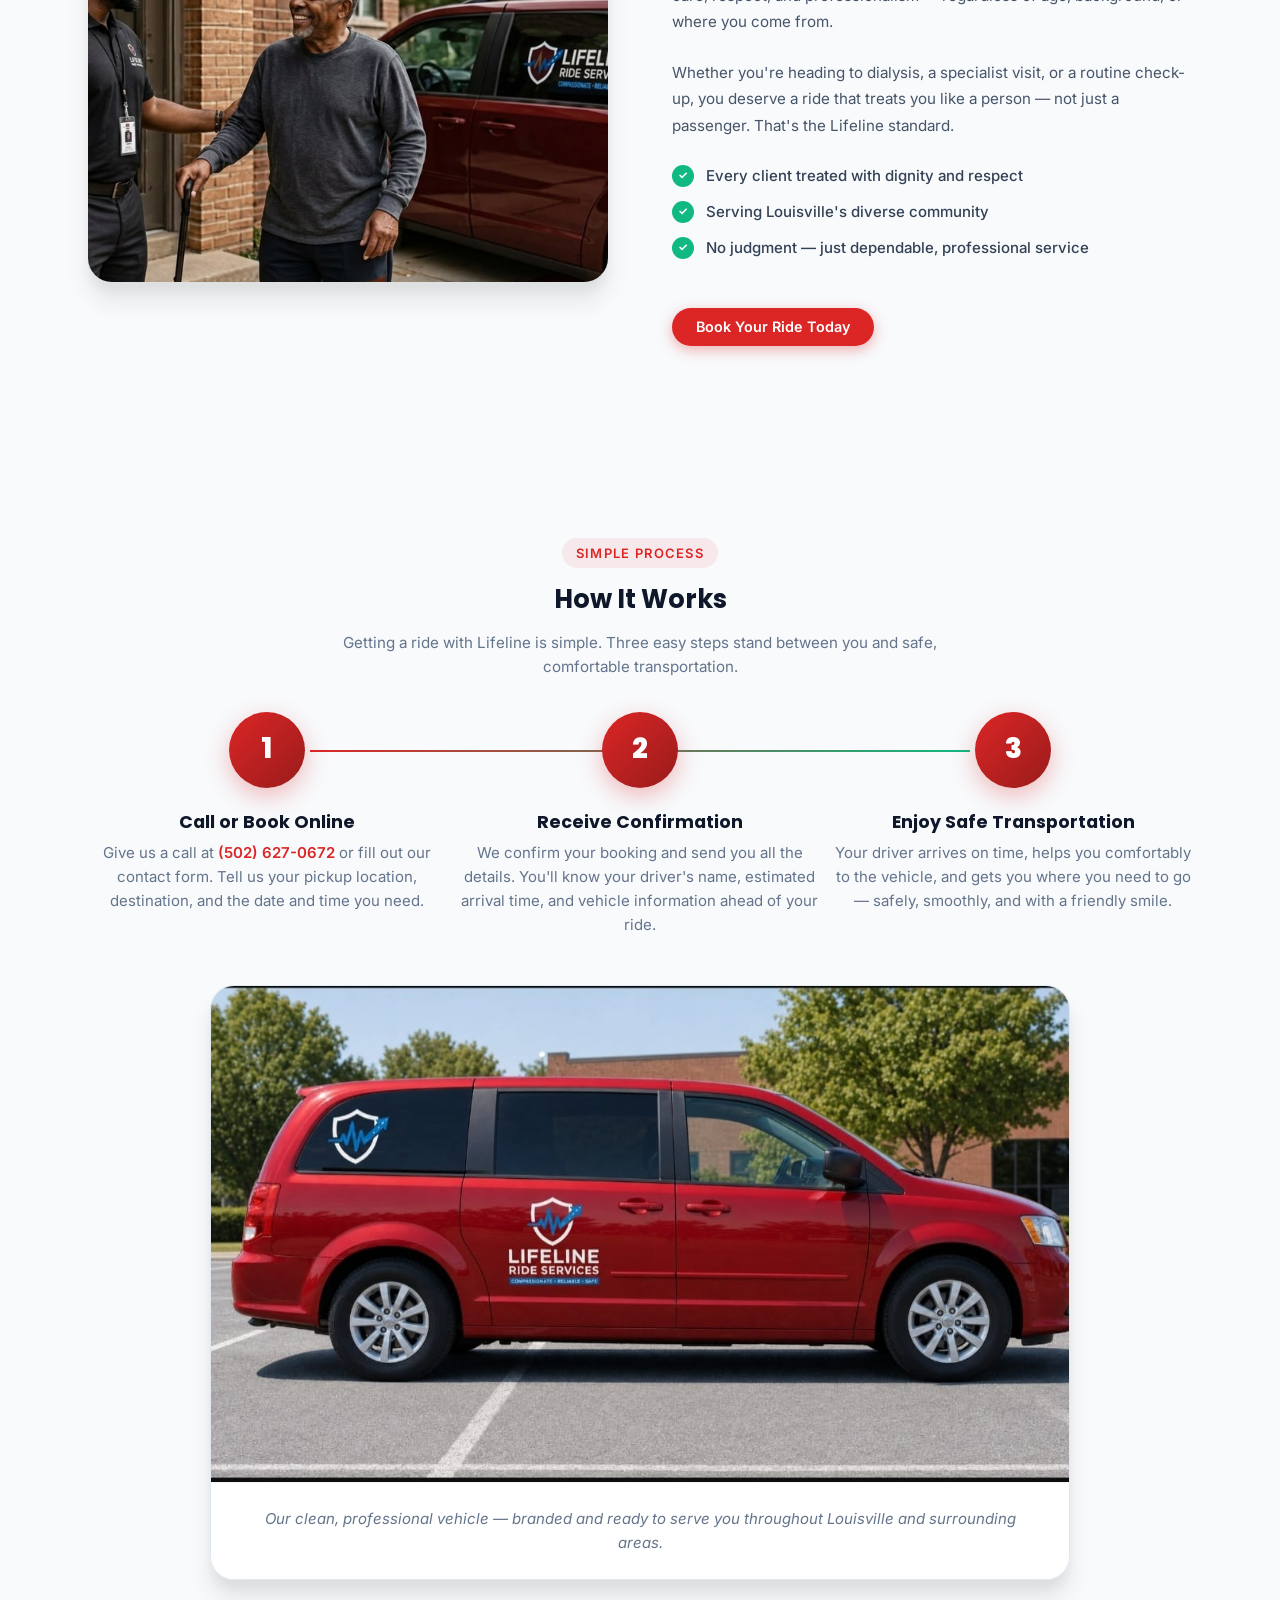
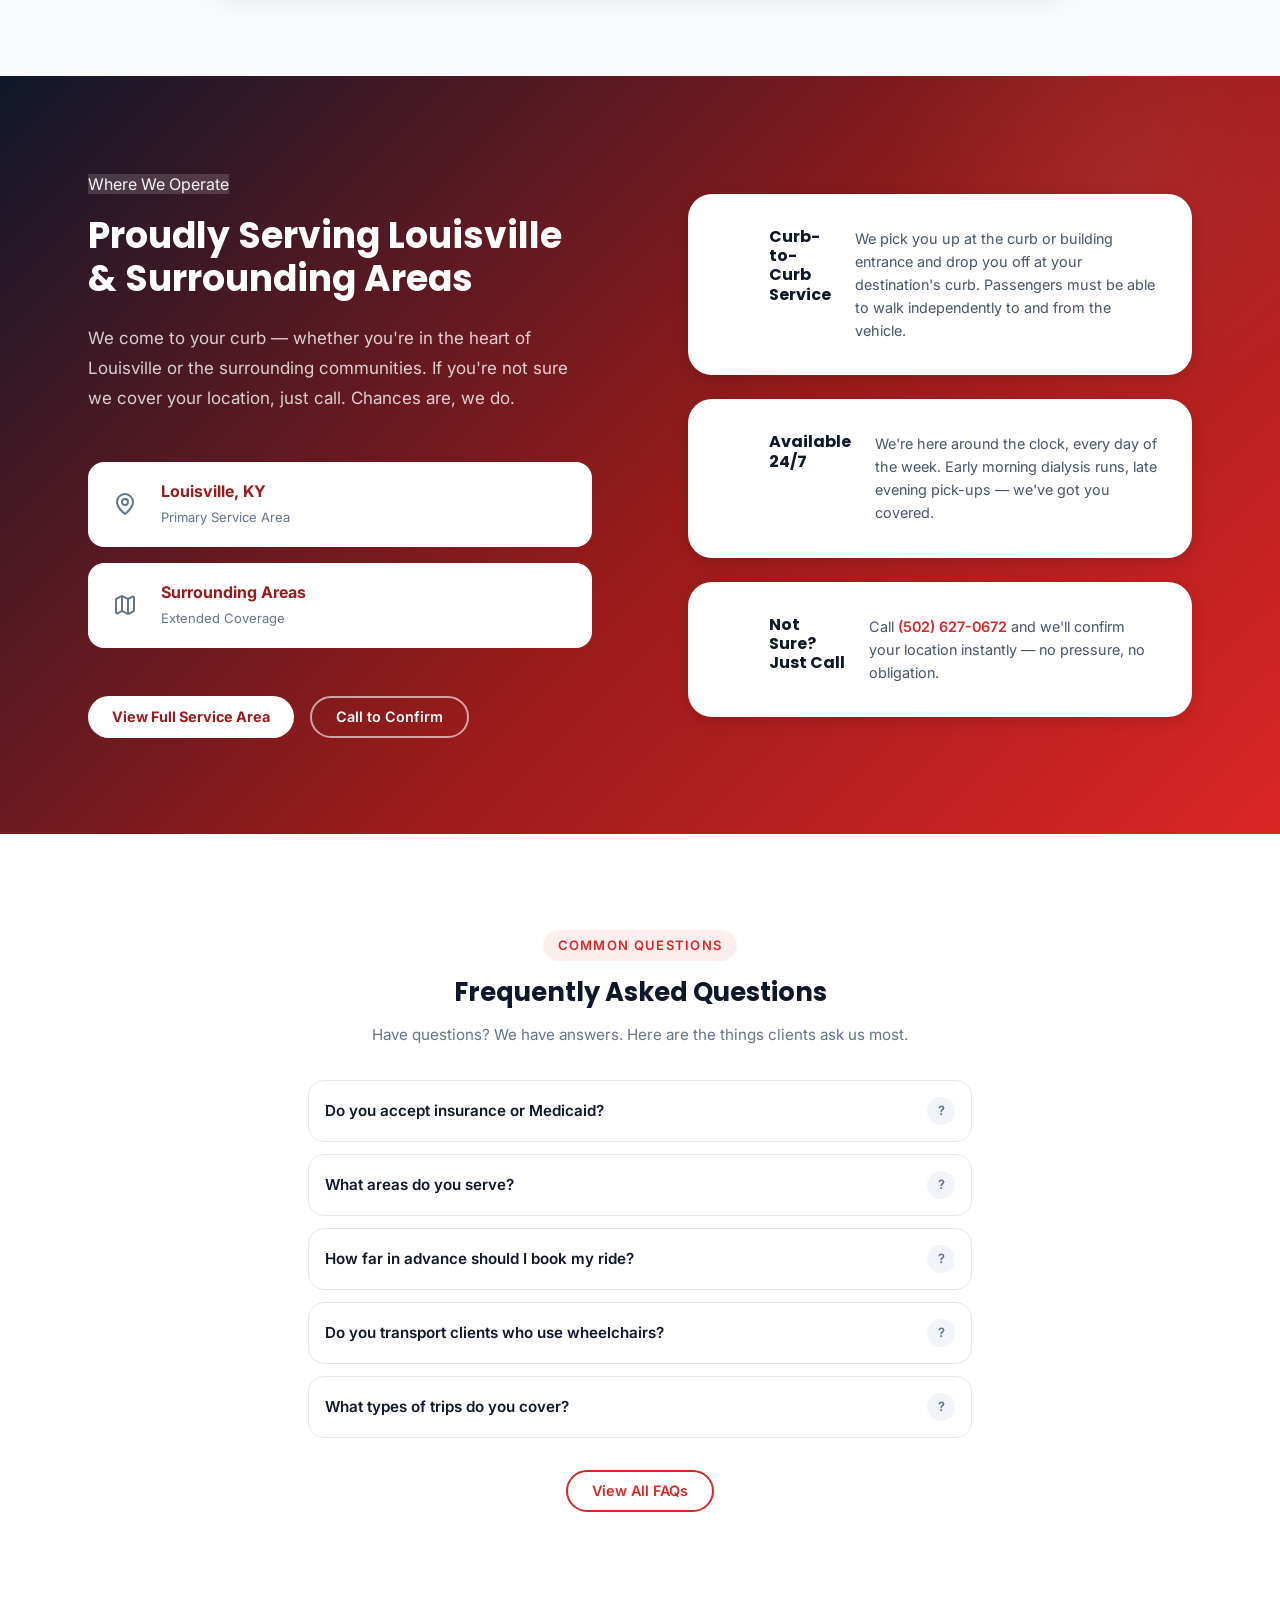
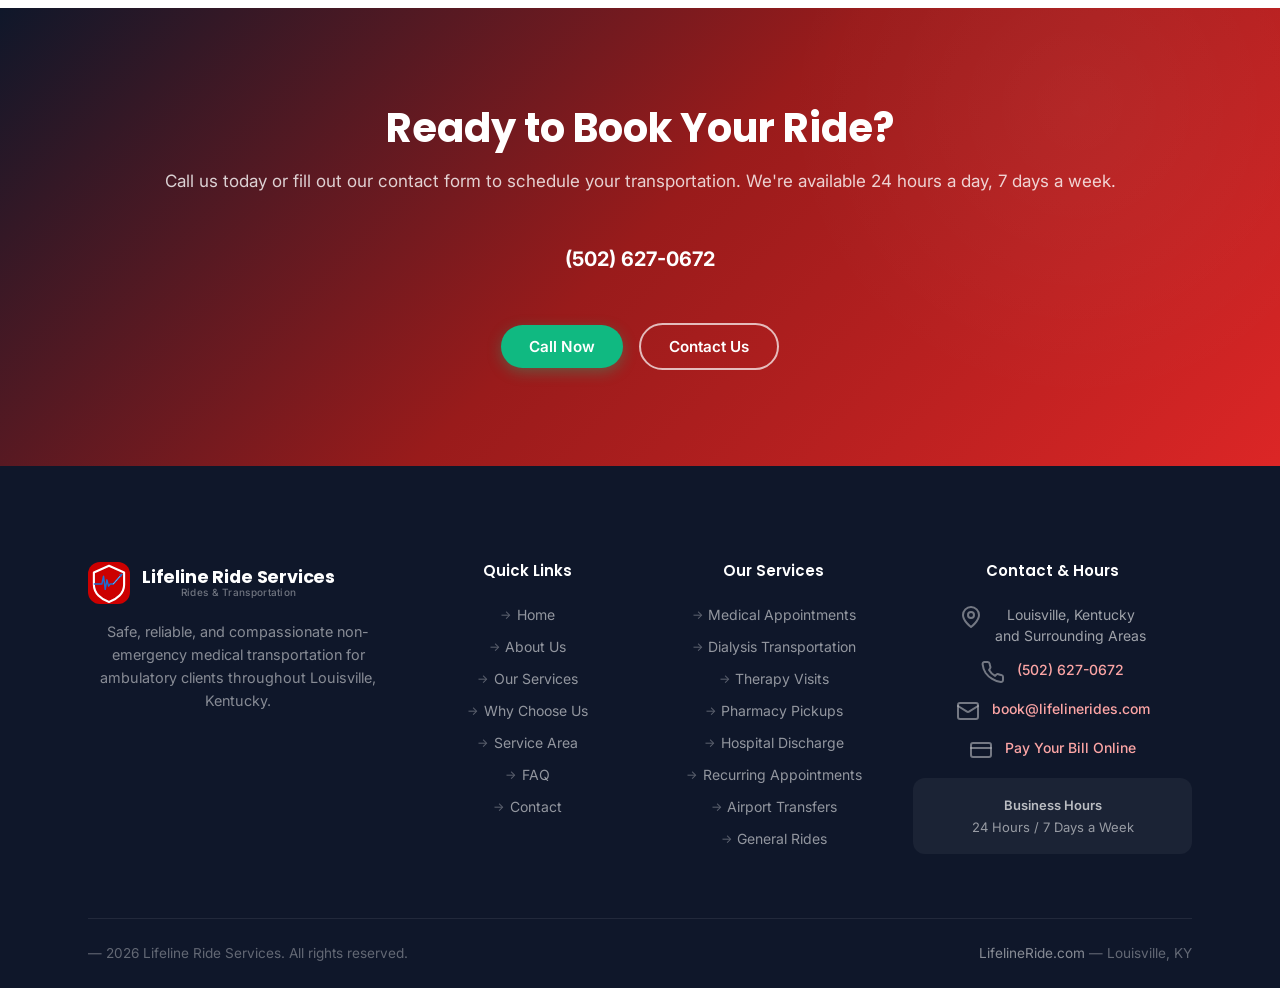
==== commit f06a65f3: "Remove yyyyyyyyyyyy text from homepage footer" ====
--- a/index.html
+++ b/index.html
@@ -820,7 +820,7 @@
 
     <!-- Back to Top -->
     <button class="back-to-top" id="backToTop" aria-label="Back to top">↑</button>
-    yyyyyyyyyyyyyyy
+
     <script src="js/main.js"></script>
 </body>
 
